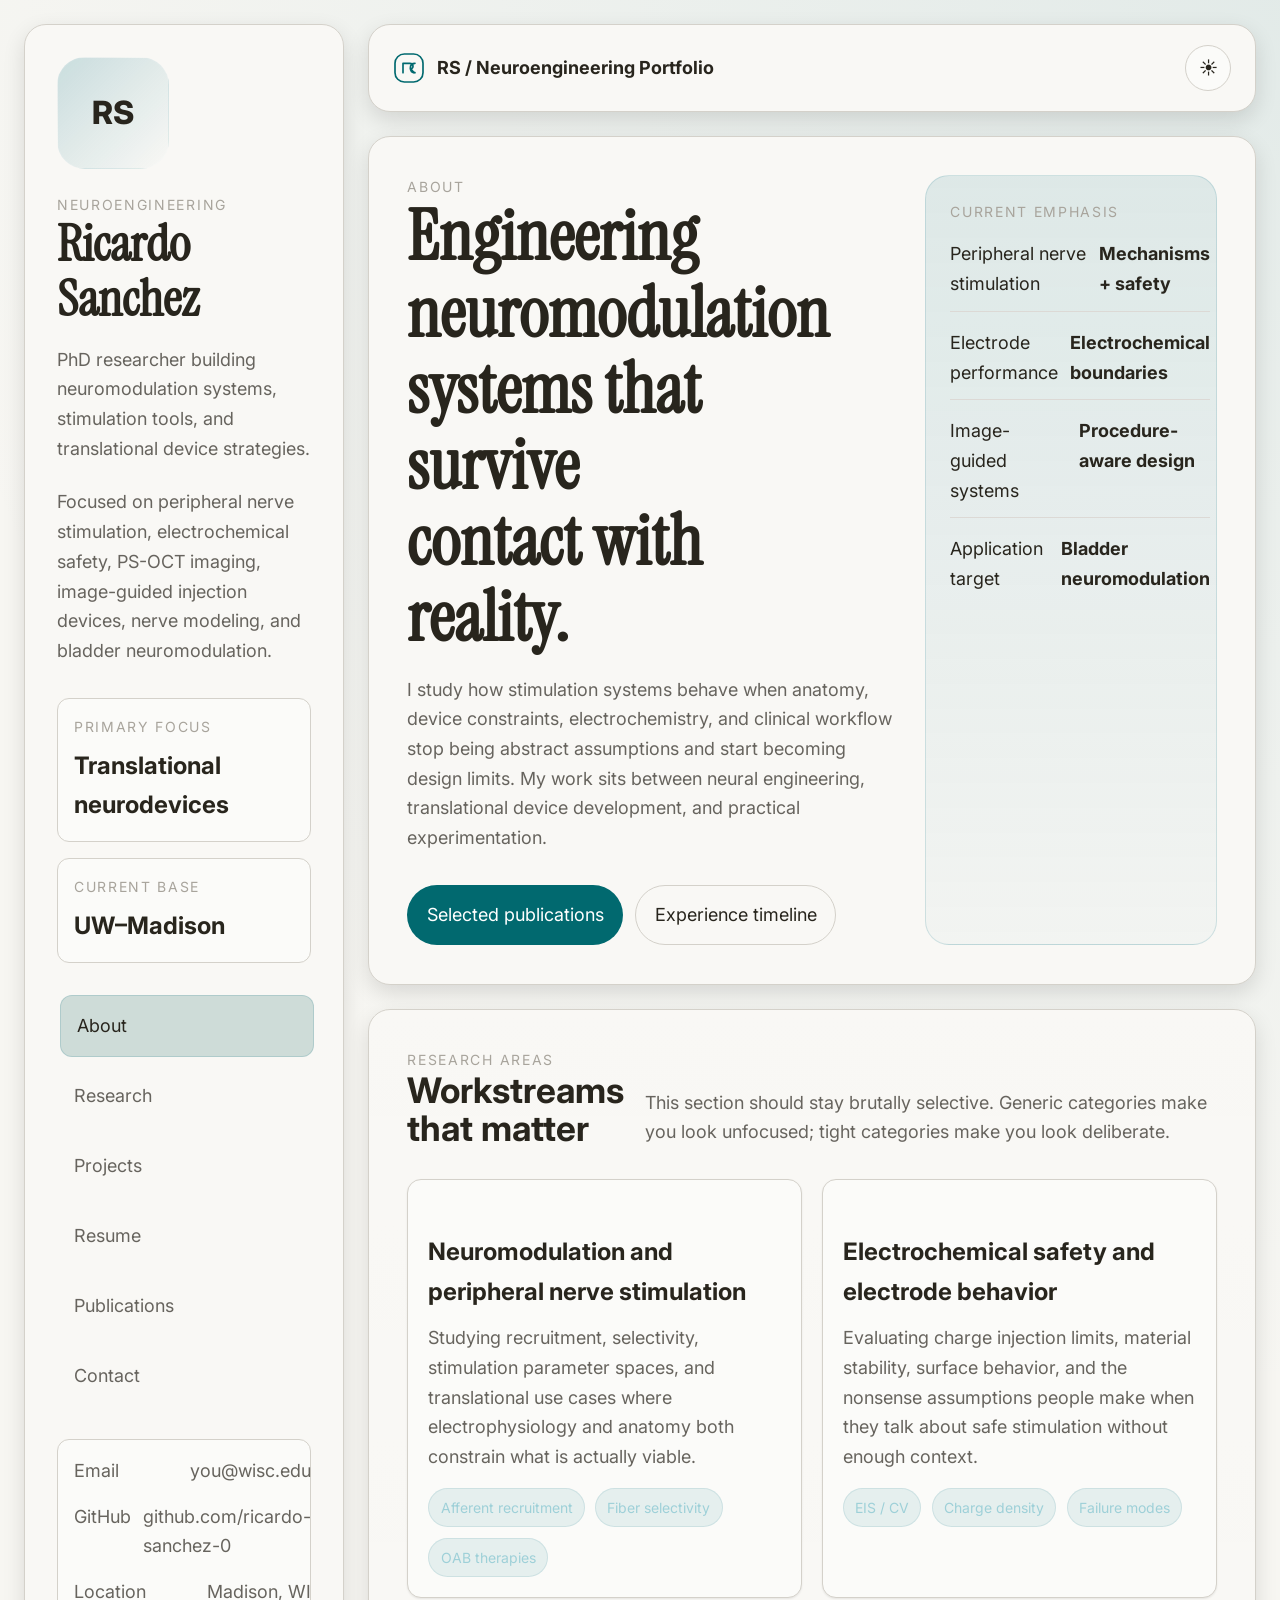
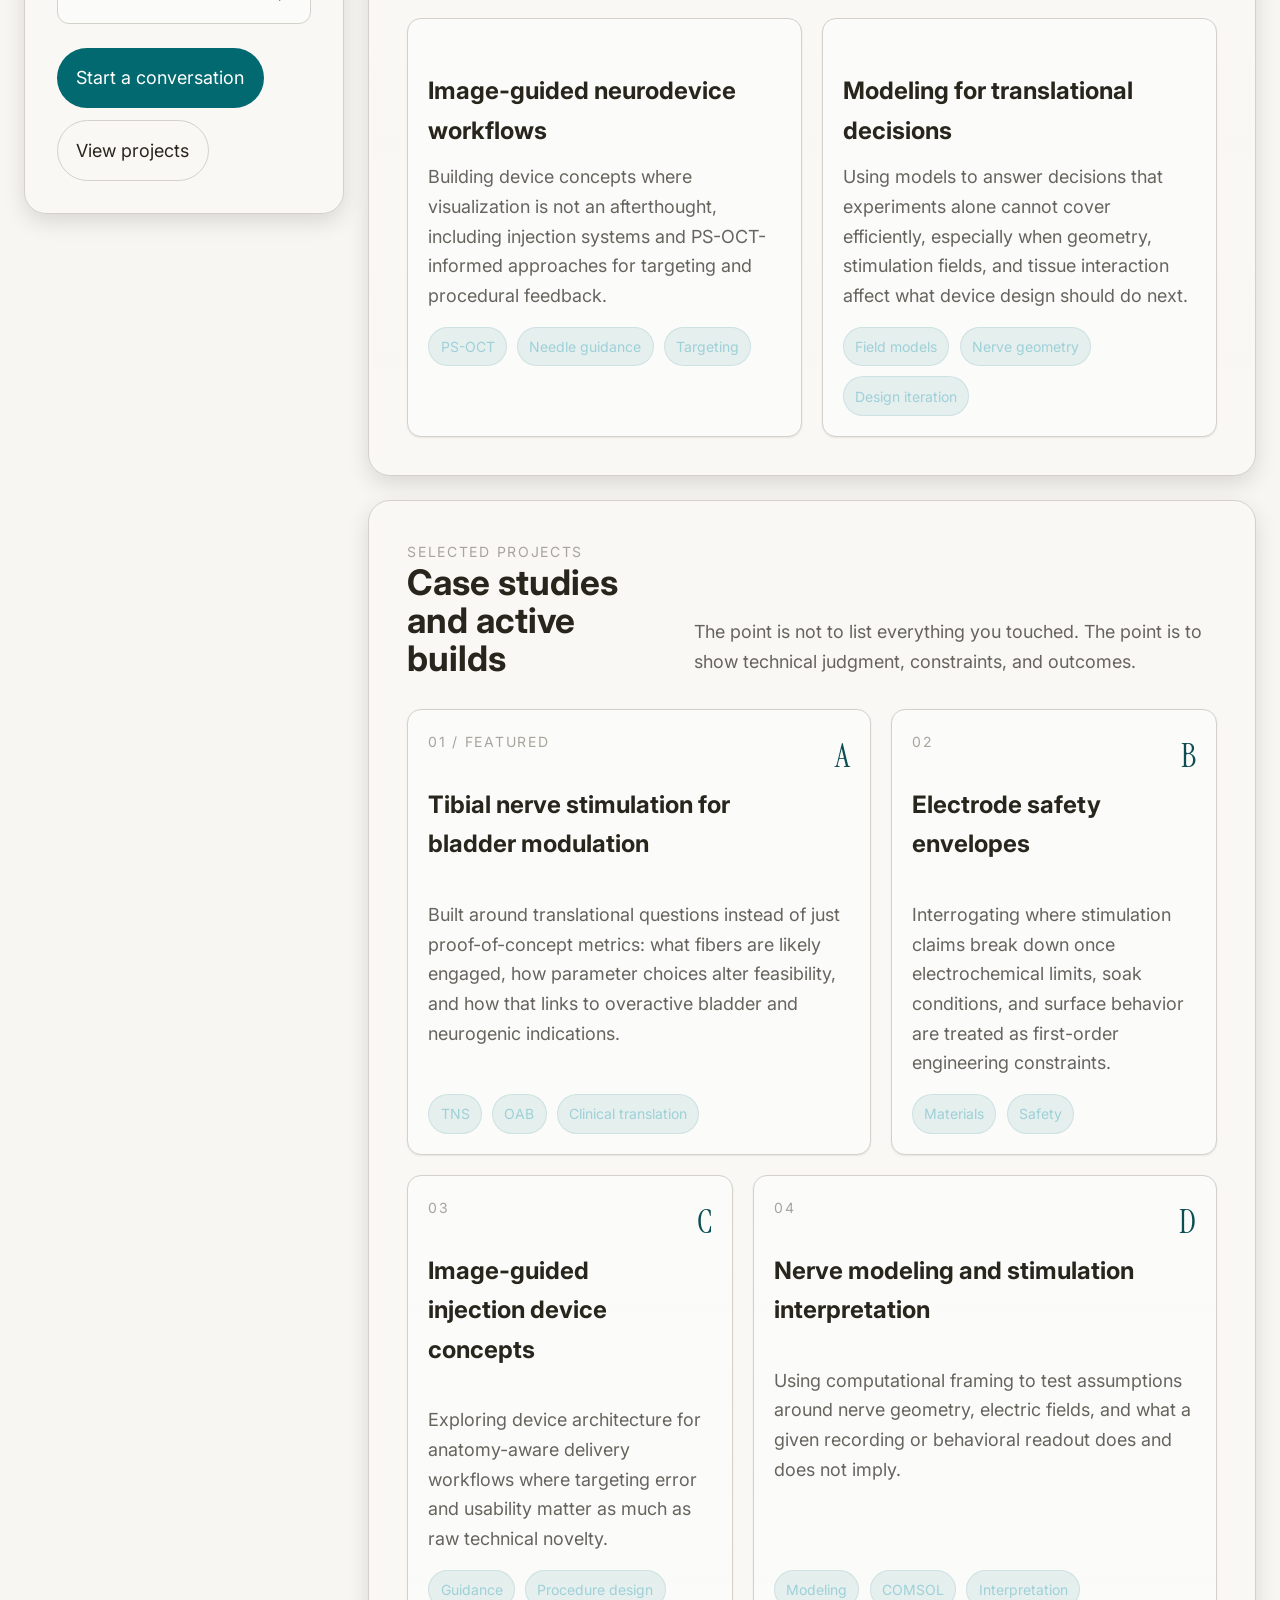
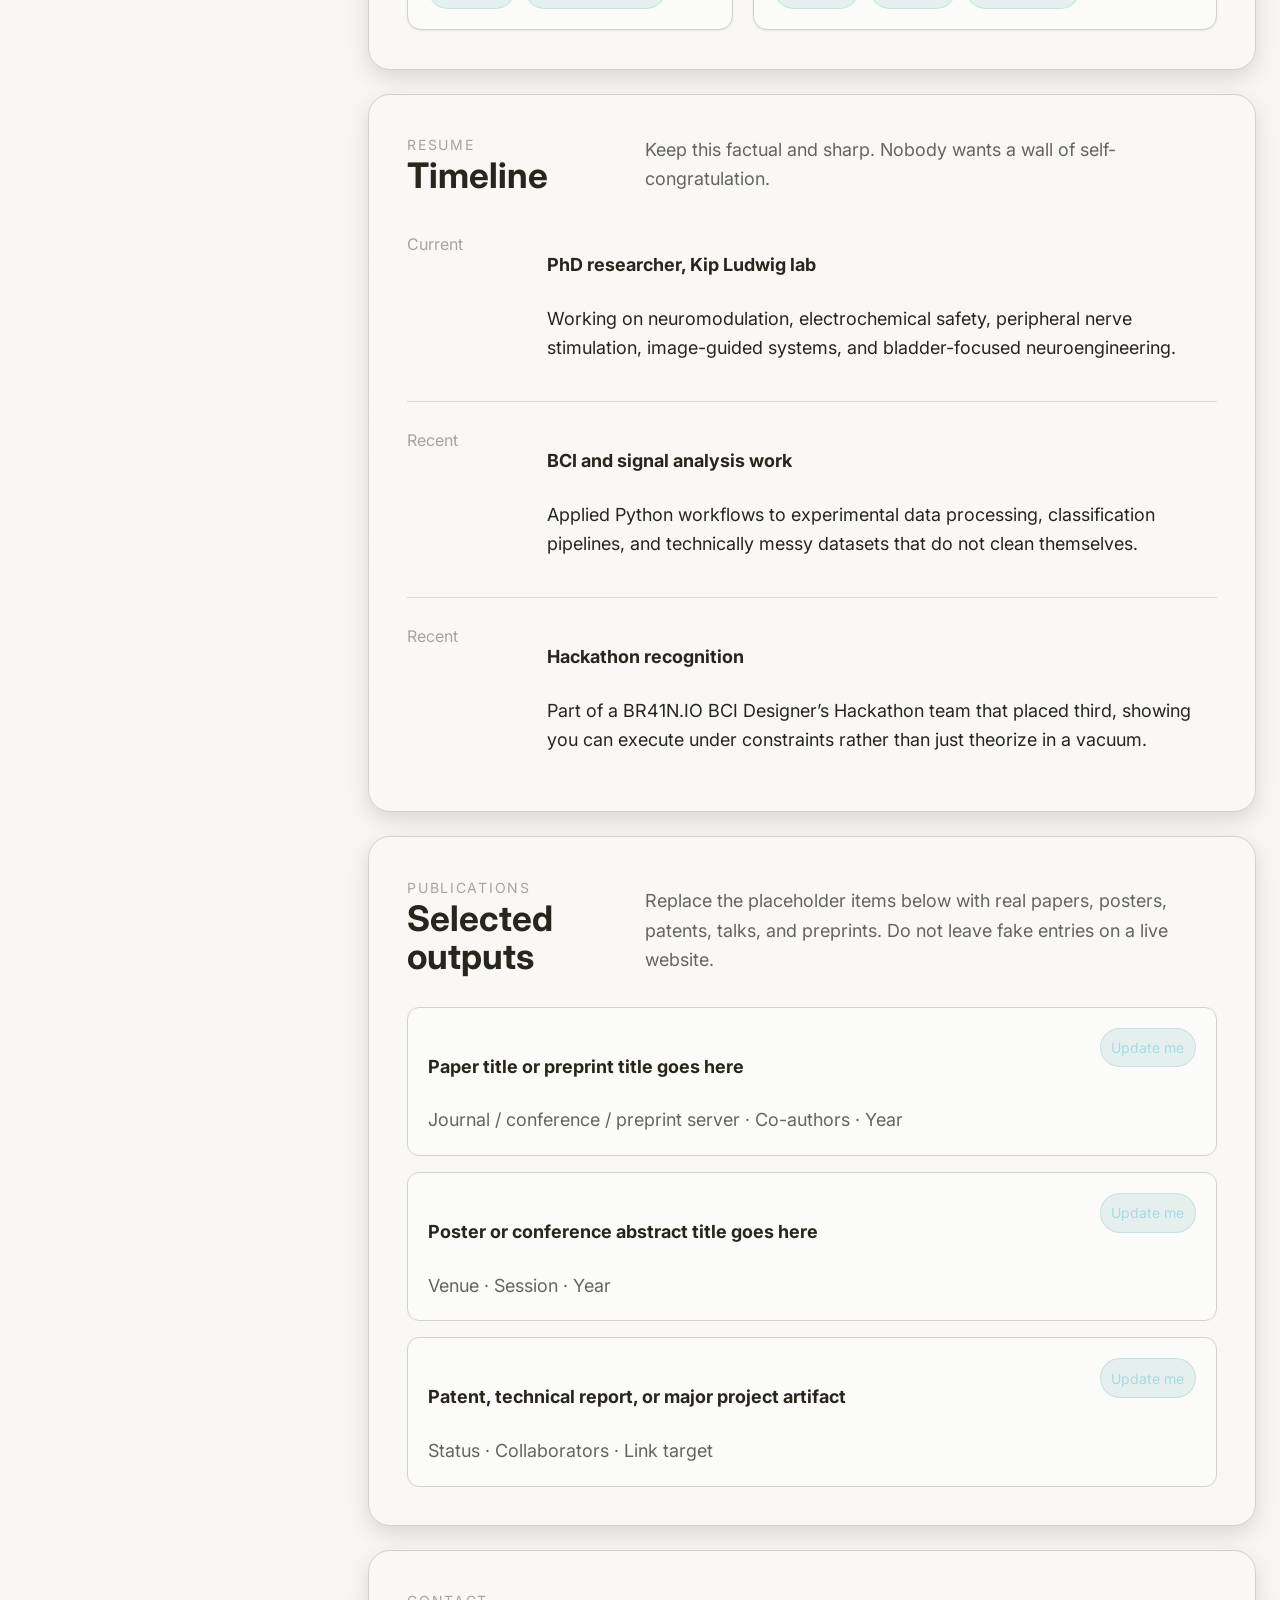
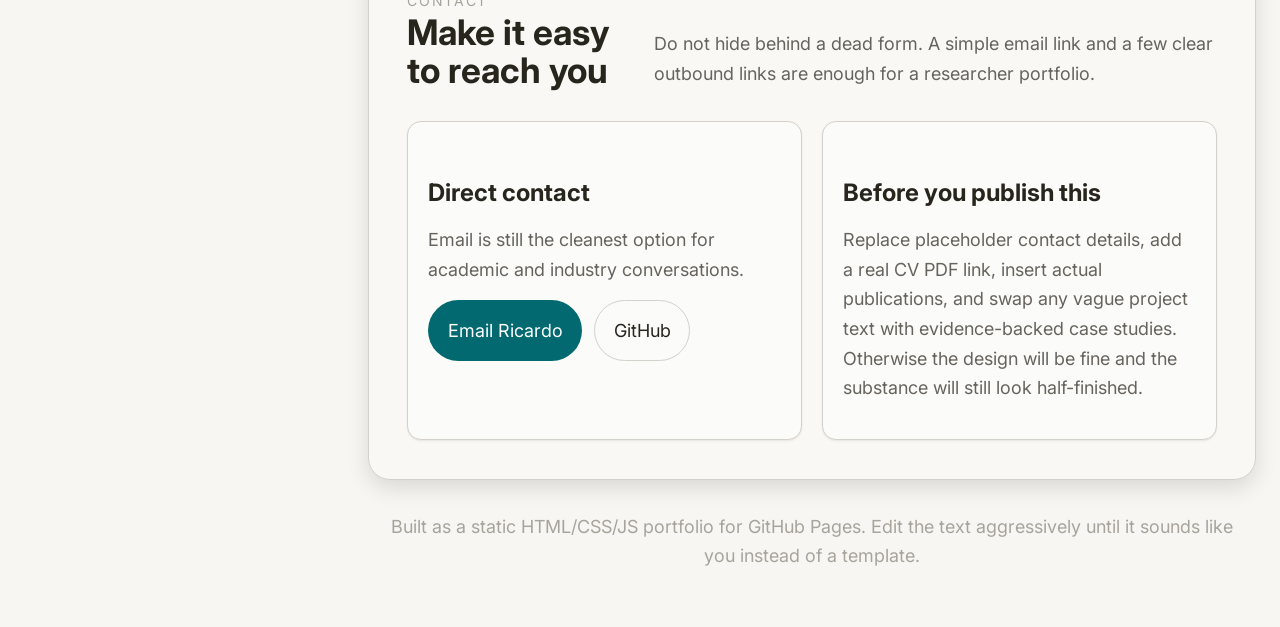
==== index.html @ 2ff5faec "Update index.html" ====
<!DOCTYPE html>
<html lang="en" data-theme="dark">
<head>
  <meta charset="UTF-8" />
  <meta name="viewport" content="width=device-width, initial-scale=1.0" />
  <title>Ricardo Sanchez — Neuroengineering Portfolio</title>
  <meta name="description" content="Research portfolio for Ricardo Sanchez focused on neuromodulation, peripheral nerve stimulation, electrochemical safety, imaging-guided devices, and translational neuroengineering." />
  <link rel="preconnect" href="https://fonts.googleapis.com">
  <link rel="preconnect" href="https://fonts.gstatic.com" crossorigin>
  <link href="https://fonts.googleapis.com/css2?family=Instrument+Serif:ital@0;1&family=Inter:wght@400;500;600;700;800&display=swap" rel="stylesheet">
  <style>
    :root, [data-theme="light"] {
      --text-xs: clamp(0.75rem, 0.7rem + 0.25vw, 0.875rem);
      --text-sm: clamp(0.875rem, 0.8rem + 0.35vw, 1rem);
      --text-base: clamp(1rem, 0.95rem + 0.25vw, 1.125rem);
      --text-lg: clamp(1.125rem, 1rem + 0.75vw, 1.5rem);
      --text-xl: clamp(1.5rem, 1.2rem + 1.25vw, 2.25rem);
      --text-2xl: clamp(2rem, 1.2rem + 2.5vw, 3.5rem);
      --space-1: 0.25rem; --space-2: 0.5rem; --space-3: 0.75rem; --space-4: 1rem;
      --space-5: 1.25rem; --space-6: 1.5rem; --space-8: 2rem; --space-10: 2.5rem;
      --space-12: 3rem; --space-16: 4rem; --space-20: 5rem; --space-24: 6rem;
      --color-bg: #f7f6f2; --color-surface: #f9f8f5; --color-surface-2: #fbfbf9;
      --color-surface-offset: #f3f0ec; --color-border: #d4d1ca; --color-divider: #dcd9d5;
      --color-text: #28251d; --color-text-muted: #67645e; --color-text-faint: #a8a49c;
      --color-text-inverse: #f9f8f4; --color-primary: #01696f; --color-primary-hover: #0c4e54;
      --color-primary-highlight: #cedcd8; --radius-sm: 0.375rem; --radius-md: 0.5rem;
      --radius-lg: 0.75rem; --radius-xl: 1rem; --radius-full: 9999px;
      --shadow-sm: 0 1px 2px rgba(0,0,0,0.08); --shadow-md: 0 8px 22px rgba(0,0,0,0.12);
      --shadow-lg: 0 18px 44px rgba(0,0,0,0.18); --font-display: 'Instrument Serif', Georgia, serif;
      --font-body: 'Inter', sans-serif; --content-wide: 1200px; --transition: 180ms cubic-bezier(0.16, 1, 0.3, 1);
    }
    [data-theme="dark"] {
      --color-bg: #0f1116; --color-surface: #151922; --color-surface-2: #191f2a;
      --color-surface-offset: #1e2531; --color-border: rgba(255,255,255,0.09); --color-divider: rgba(255,255,255,0.08);
      --color-text: #f2f4f8; --color-text-muted: #a1aab8; --color-text-faint: #697180;
      --color-text-inverse: #10131a; --color-primary: #4f98a3; --color-primary-hover: #6aaebb;
      --color-primary-highlight: rgba(79, 152, 163, 0.14); --shadow-sm: 0 1px 2px rgba(0,0,0,0.22);
      --shadow-md: 0 10px 28px rgba(0,0,0,0.28); --shadow-lg: 0 24px 60px rgba(0,0,0,0.34);
    }
    *, *::before, *::after { box-sizing: border-box; }
    html { scroll-behavior: smooth; }
    body {
      margin: 0; min-height: 100vh; background: radial-gradient(circle at top right, rgba(79,152,163,0.12), transparent 25%), var(--color-bg);
      color: var(--color-text); font-family: var(--font-body); font-size: var(--text-base); line-height: 1.65;
    }
    img, svg { display: block; max-width: 100%; }
    a { color: inherit; text-decoration: none; }
    button { font: inherit; cursor: pointer; }
    :focus-visible { outline: 2px solid var(--color-primary); outline-offset: 3px; border-radius: var(--radius-sm); }
    .app {
      width: min(100%, 1480px); margin: 0 auto; padding: var(--space-6);
      display: grid; grid-template-columns: 320px minmax(0, 1fr); gap: var(--space-6);
    }
    .panel {
      background: linear-gradient(180deg, rgba(255,255,255,0.02), transparent 100%), var(--color-surface);
      border: 1px solid var(--color-border); border-radius: calc(var(--radius-xl) + 6px); box-shadow: var(--shadow-md);
    }
    .sidebar {
      position: sticky; top: var(--space-6); align-self: start; overflow: hidden;
    }
    .sidebar-inner { padding: var(--space-8); }
    .avatar {
      width: 112px; height: 112px; border-radius: 28px; margin-bottom: var(--space-6);
      display: grid; place-items: center; background: linear-gradient(135deg, rgba(79,152,163,0.28), rgba(255,255,255,0.05));
      border: 1px solid rgba(255,255,255,0.08); color: var(--color-text); font-size: 2rem; font-weight: 800;
    }
    .eyebrow, .meta-label { font-size: var(--text-xs); text-transform: uppercase; letter-spacing: 0.12em; color: var(--color-text-faint); }
    h1, h2, h3 { margin: 0; line-height: 1.08; }
    .name { font-family: var(--font-display); font-size: var(--text-2xl); margin-bottom: var(--space-3); }
    .role { color: var(--color-text-muted); margin-bottom: var(--space-6); max-width: 24ch; }
    .sidebar-blurb { color: var(--color-text-muted); margin-bottom: var(--space-8); }
    .stack { display: grid; gap: var(--space-4); }
    .stat-card, .contact-card {
      padding: var(--space-4); border-radius: var(--radius-lg); background: var(--color-surface-2); border: 1px solid var(--color-border);
    }
    .stat-value { font-size: var(--text-lg); font-weight: 700; margin-top: var(--space-2); }
    .contact-row { display: flex; justify-content: space-between; gap: var(--space-3); color: var(--color-text-muted); }
    .sidebar-nav { margin: var(--space-8) 0; display: grid; gap: var(--space-2); }
    .sidebar-nav a {
      padding: 0.95rem 1rem; border-radius: var(--radius-lg); color: var(--color-text-muted); border: 1px solid transparent;
      transition: background var(--transition), color var(--transition), border-color var(--transition), transform var(--transition);
    }
    .sidebar-nav a:hover, .sidebar-nav a.active {
      color: var(--color-text); background: var(--color-primary-highlight); border-color: rgba(79,152,163,0.25); transform: translateX(3px);
    }
    .button-row { display: flex; gap: var(--space-3); flex-wrap: wrap; }
    .btn {
      min-height: 44px; padding: 0.9rem 1.15rem; border-radius: var(--radius-full); border: 1px solid var(--color-border);
      display: inline-flex; align-items: center; gap: 0.65rem; transition: all var(--transition);
    }
    .btn-primary { background: var(--color-primary); color: white; border-color: transparent; }
    .btn-primary:hover { background: var(--color-primary-hover); transform: translateY(-1px); }
    .btn-secondary { background: transparent; color: var(--color-text); }
    .btn-secondary:hover { background: var(--color-surface-2); }
    .content { min-width: 0; }
    .topbar {
      display: flex; justify-content: space-between; align-items: center; padding: var(--space-5) var(--space-6); margin-bottom: var(--space-6);
    }
    .logo { display: inline-flex; align-items: center; gap: var(--space-3); font-weight: 700; }
    .logo-mark { width: 32px; height: 32px; color: var(--color-primary); }
    .theme-toggle {
      width: 46px; height: 46px; border-radius: 50%; border: 1px solid var(--color-border); background: var(--color-surface-2); color: var(--color-text);
    }
    main { display: grid; gap: var(--space-6); }
    .hero, .section { padding: clamp(var(--space-8), 3vw, var(--space-12)); }
    .hero-grid {
      display: grid; grid-template-columns: minmax(0, 1.25fr) minmax(280px, 0.75fr); gap: var(--space-8); align-items: end;
    }
    .hero-copy h2 { font-family: var(--font-display); font-size: clamp(2.5rem, 1.2rem + 4vw, 5.25rem); margin-bottom: var(--space-5); max-width: 10ch; }
    .hero-copy p { max-width: 62ch; color: var(--color-text-muted); margin-bottom: var(--space-8); }
    .hero-card {
      background: linear-gradient(180deg, rgba(79,152,163,0.16), rgba(79,152,163,0.04)); border: 1px solid rgba(79,152,163,0.22);
      border-radius: calc(var(--radius-xl) + 8px); padding: var(--space-6); min-height: 100%;
    }
    .hero-metrics { display: grid; gap: var(--space-4); }
    .metric { display: flex; justify-content: space-between; gap: var(--space-3); padding-bottom: var(--space-3); border-bottom: 1px solid var(--color-divider); }
    .metric:last-child { border-bottom: 0; padding-bottom: 0; }
    .section-heading { display: flex; justify-content: space-between; align-items: end; gap: var(--space-4); margin-bottom: var(--space-8); }
    .section-heading h3 { font-size: var(--text-xl); }
    .section-heading p { color: var(--color-text-muted); max-width: 52ch; margin: 0; }
    .grid-2 { display: grid; grid-template-columns: repeat(2, minmax(0, 1fr)); gap: var(--space-5); }
    .card {
      background: var(--color-surface-2); border: 1px solid var(--color-border); border-radius: calc(var(--radius-lg) + 2px);
      padding: var(--space-5); box-shadow: var(--shadow-sm);
    }
    .card h4 { margin-bottom: var(--space-3); font-size: var(--text-lg); }
    .card p { color: var(--color-text-muted); margin: 0 0 var(--space-4); }
    .tag-row { display: flex; flex-wrap: wrap; gap: 0.65rem; }
    .tag {
      display: inline-flex; padding: 0.45rem 0.7rem; border-radius: var(--radius-full); font-size: var(--text-xs);
      background: rgba(79,152,163,0.12); color: #9ed0d8; border: 1px solid rgba(79,152,163,0.16);
    }
    .timeline { display: grid; gap: var(--space-5); position: relative; }
    .timeline-item {
      display: grid; grid-template-columns: 120px minmax(0,1fr); gap: var(--space-5); align-items: start;
      padding-bottom: var(--space-5); border-bottom: 1px solid var(--color-divider);
    }
    .timeline-item:last-child { border-bottom: 0; padding-bottom: 0; }
    .timeline-year { color: var(--color-text-faint); font-size: var(--text-sm); padding-top: 0.3rem; }
    .project-grid { display: grid; grid-template-columns: repeat(12, 1fr); gap: var(--space-5); }
    .project-large { grid-column: span 7; }
    .project-small { grid-column: span 5; }
    .project-card {
      min-height: 100%; display: flex; flex-direction: column; justify-content: space-between;
      background: linear-gradient(180deg, rgba(255,255,255,0.02), rgba(255,255,255,0)), var(--color-surface-2);
    }
    .project-top { display: flex; justify-content: space-between; gap: var(--space-4); margin-bottom: var(--space-6); }
    .project-index { font-family: var(--font-display); font-size: 2rem; color: var(--color-primary-hover); }
    .publication-list { display: grid; gap: var(--space-4); }
    .publication {
      display: grid; grid-template-columns: 1fr auto; gap: var(--space-4); align-items: start;
      padding: var(--space-5); border-radius: var(--radius-lg); background: var(--color-surface-2); border: 1px solid var(--color-border);
    }
    .publication p { margin: 0.35rem 0 0; color: var(--color-text-muted); }
    .pub-status { font-size: var(--text-xs); color: #a4dce4; background: rgba(79,152,163,0.12); border: 1px solid rgba(79,152,163,0.18); padding: 0.45rem 0.65rem; border-radius: var(--radius-full); }
    .footer { text-align: center; color: var(--color-text-faint); padding: var(--space-8) var(--space-4); }
    .reveal { opacity: 0; transform: translateY(18px); transition: opacity 700ms ease, transform 700ms ease; }
    .reveal.visible { opacity: 1; transform: translateY(0); }
    .mobile-nav { display: none; }
    .skip-link {
      position: absolute; left: -999px; top: 0; background: var(--color-primary); color: white; padding: 0.75rem 1rem; z-index: 10;
    }
    .skip-link:focus { left: 1rem; top: 1rem; }
    @media (max-width: 1100px) {
      .app { grid-template-columns: 1fr; }
      .sidebar { position: static; }
      .hero-grid, .grid-2 { grid-template-columns: 1fr; }
      .project-large, .project-small { grid-column: span 12; }
    }
    @media (max-width: 760px) {
      .app { padding: var(--space-3); }
      .sidebar-inner, .hero, .section { padding: var(--space-5); }
      .topbar { padding: var(--space-4) var(--space-5); }
      .timeline-item, .publication { grid-template-columns: 1fr; }
      .button-row { flex-direction: column; }
      .btn { justify-content: center; width: 100%; }
      .sidebar-nav { display: none; }
      .mobile-nav {
        display: flex; gap: 0.5rem; overflow-x: auto; padding: 0 var(--space-5) var(--space-5); margin-top: -0.25rem;
      }
      .mobile-nav a {
        white-space: nowrap; padding: 0.75rem 1rem; border-radius: var(--radius-full); background: var(--color-surface-2);
        border: 1px solid var(--color-border); color: var(--color-text-muted);
      }
    }
    @media (prefers-reduced-motion: reduce) {
      html { scroll-behavior: auto; }
      .reveal { opacity: 1; transform: none; transition: none; }
      .sidebar-nav a, .btn { transition: none; }
    }
  </style>
</head>
<body>
  <a class="skip-link" href="#main-content">Skip to content</a>
  <div class="app">
    <aside class="sidebar panel">
      <div class="sidebar-inner">
        <div class="avatar" aria-hidden="true">RS</div>
        <div class="eyebrow">Neuroengineering</div>
        <h1 class="name">Ricardo Sanchez</h1>
        <p class="role">PhD researcher building neuromodulation systems, stimulation tools, and translational device strategies.</p>
        <p class="sidebar-blurb">Focused on peripheral nerve stimulation, electrochemical safety, PS-OCT imaging, image-guided injection devices, nerve modeling, and bladder neuromodulation.</p>

        <div class="stack" aria-label="Quick stats">
          <div class="stat-card">
            <div class="meta-label">Primary focus</div>
            <div class="stat-value">Translational neurodevices</div>
          </div>
          <div class="stat-card">
            <div class="meta-label">Current base</div>
            <div class="stat-value">UW–Madison</div>
          </div>
        </div>

        <nav class="sidebar-nav" aria-label="Section navigation">
          <a href="#about" class="active">About</a>
          <a href="#research">Research</a>
          <a href="#projects">Projects</a>
          <a href="#resume">Resume</a>
          <a href="#publications">Publications</a>
          <a href="#contact">Contact</a>
        </nav>

        <div class="contact-card stack">
          <div class="contact-row"><span>Email</span><span>you@wisc.edu</span></div>
          <div class="contact-row"><span>GitHub</span><span>github.com/ricardo-sanchez-0</span></div>
          <div class="contact-row"><span>Location</span><span>Madison, WI</span></div>
        </div>

        <div class="button-row" style="margin-top: var(--space-6);">
          <a class="btn btn-primary" href="#contact">Start a conversation</a>
          <a class="btn btn-secondary" href="#projects">View projects</a>
        </div>
      </div>
    </aside>

    <div class="content">
      <header class="topbar panel">
        <div class="logo" aria-label="Ricardo Sanchez portfolio logo">
          <svg class="logo-mark" viewBox="0 0 48 48" fill="none" xmlns="http://www.w3.org/2000/svg" role="img" aria-label="RS monogram logo">
            <rect x="3" y="3" width="42" height="42" rx="14" stroke="currentColor" stroke-width="2.5"/>
            <path d="M15 31V17H25.2C28.1 17 30 18.7 30 21.2C30 23.4 28.6 24.8 26.5 25.2L31.5 31" stroke="currentColor" stroke-width="2.5" stroke-linecap="round" stroke-linejoin="round"/>
            <path d="M33 17C28.8 17 26 19.9 26 24C26 28.1 28.8 31 33 31" stroke="currentColor" stroke-width="2.5" stroke-linecap="round"/>
          </svg>
          <span>RS / Neuroengineering Portfolio</span>
        </div>
        <button class="theme-toggle" type="button" data-theme-toggle aria-label="Switch theme">☾</button>
      </header>

      <nav class="mobile-nav panel" aria-label="Mobile section navigation">
        <a href="#about">About</a>
        <a href="#research">Research</a>
        <a href="#projects">Projects</a>
        <a href="#resume">Resume</a>
        <a href="#publications">Publications</a>
        <a href="#contact">Contact</a>
      </nav>

      <main id="main-content">
        <section class="hero panel reveal" id="about">
          <div class="hero-grid">
            <div class="hero-copy">
              <div class="eyebrow">About</div>
              <h2>Engineering neuromodulation systems that survive contact with reality.</h2>
              <p>I study how stimulation systems behave when anatomy, device constraints, electrochemistry, and clinical workflow stop being abstract assumptions and start becoming design limits. My work sits between neural engineering, translational device development, and practical experimentation.</p>
              <div class="button-row">
                <a class="btn btn-primary" href="#publications">Selected publications</a>
                <a class="btn btn-secondary" href="#resume">Experience timeline</a>
              </div>
            </div>
            <div class="hero-card">
              <div class="eyebrow" style="margin-bottom: var(--space-4);">Current emphasis</div>
              <div class="hero-metrics">
                <div class="metric"><span>Peripheral nerve stimulation</span><strong>Mechanisms + safety</strong></div>
                <div class="metric"><span>Electrode performance</span><strong>Electrochemical boundaries</strong></div>
                <div class="metric"><span>Image-guided systems</span><strong>Procedure-aware design</strong></div>
                <div class="metric"><span>Application target</span><strong>Bladder neuromodulation</strong></div>
              </div>
            </div>
          </div>
        </section>

        <section class="section panel reveal" id="research">
          <div class="section-heading">
            <div>
              <div class="eyebrow">Research areas</div>
              <h3>Workstreams that matter</h3>
            </div>
            <p>This section should stay brutally selective. Generic categories make you look unfocused; tight categories make you look deliberate.</p>
          </div>
          <div class="grid-2">
            <article class="card">
              <h4>Neuromodulation and peripheral nerve stimulation</h4>
              <p>Studying recruitment, selectivity, stimulation parameter spaces, and translational use cases where electrophysiology and anatomy both constrain what is actually viable.</p>
              <div class="tag-row">
                <span class="tag">Afferent recruitment</span>
                <span class="tag">Fiber selectivity</span>
                <span class="tag">OAB therapies</span>
              </div>
            </article>
            <article class="card">
              <h4>Electrochemical safety and electrode behavior</h4>
              <p>Evaluating charge injection limits, material stability, surface behavior, and the nonsense assumptions people make when they talk about safe stimulation without enough context.</p>
              <div class="tag-row">
                <span class="tag">EIS / CV</span>
                <span class="tag">Charge density</span>
                <span class="tag">Failure modes</span>
              </div>
            </article>
            <article class="card">
              <h4>Image-guided neurodevice workflows</h4>
              <p>Building device concepts where visualization is not an afterthought, including injection systems and PS-OCT-informed approaches for targeting and procedural feedback.</p>
              <div class="tag-row">
                <span class="tag">PS-OCT</span>
                <span class="tag">Needle guidance</span>
                <span class="tag">Targeting</span>
              </div>
            </article>
            <article class="card">
              <h4>Modeling for translational decisions</h4>
              <p>Using models to answer decisions that experiments alone cannot cover efficiently, especially when geometry, stimulation fields, and tissue interaction affect what device design should do next.</p>
              <div class="tag-row">
                <span class="tag">Field models</span>
                <span class="tag">Nerve geometry</span>
                <span class="tag">Design iteration</span>
              </div>
            </article>
          </div>
        </section>

        <section class="section panel reveal" id="projects">
          <div class="section-heading">
            <div>
              <div class="eyebrow">Selected projects</div>
              <h3>Case studies and active builds</h3>
            </div>
            <p>The point is not to list everything you touched. The point is to show technical judgment, constraints, and outcomes.</p>
          </div>
          <div class="project-grid">
            <article class="card project-card project-large">
              <div>
                <div class="project-top">
                  <div>
                    <div class="eyebrow">01 / Featured</div>
                    <h4>Tibial nerve stimulation for bladder modulation</h4>
                  </div>
                  <div class="project-index">A</div>
                </div>
                <p>Built around translational questions instead of just proof-of-concept metrics: what fibers are likely engaged, how parameter choices alter feasibility, and how that links to overactive bladder and neurogenic indications.</p>
              </div>
              <div class="tag-row">
                <span class="tag">TNS</span>
                <span class="tag">OAB</span>
                <span class="tag">Clinical translation</span>
              </div>
            </article>
            <article class="card project-card project-small">
              <div>
                <div class="project-top">
                  <div>
                    <div class="eyebrow">02</div>
                    <h4>Electrode safety envelopes</h4>
                  </div>
                  <div class="project-index">B</div>
                </div>
                <p>Interrogating where stimulation claims break down once electrochemical limits, soak conditions, and surface behavior are treated as first-order engineering constraints.</p>
              </div>
              <div class="tag-row">
                <span class="tag">Materials</span>
                <span class="tag">Safety</span>
              </div>
            </article>
            <article class="card project-card project-small">
              <div>
                <div class="project-top">
                  <div>
                    <div class="eyebrow">03</div>
                    <h4>Image-guided injection device concepts</h4>
                  </div>
                  <div class="project-index">C</div>
                </div>
                <p>Exploring device architecture for anatomy-aware delivery workflows where targeting error and usability matter as much as raw technical novelty.</p>
              </div>
              <div class="tag-row">
                <span class="tag">Guidance</span>
                <span class="tag">Procedure design</span>
              </div>
            </article>
            <article class="card project-card project-large">
              <div>
                <div class="project-top">
                  <div>
                    <div class="eyebrow">04</div>
                    <h4>Nerve modeling and stimulation interpretation</h4>
                  </div>
                  <div class="project-index">D</div>
                </div>
                <p>Using computational framing to test assumptions around nerve geometry, electric fields, and what a given recording or behavioral readout does and does not imply.</p>
              </div>
              <div class="tag-row">
                <span class="tag">Modeling</span>
                <span class="tag">COMSOL</span>
                <span class="tag">Interpretation</span>
              </div>
            </article>
          </div>
        </section>

        <section class="section panel reveal" id="resume">
          <div class="section-heading">
            <div>
              <div class="eyebrow">Resume</div>
              <h3>Timeline</h3>
            </div>
            <p>Keep this factual and sharp. Nobody wants a wall of self-congratulation.</p>
          </div>
          <div class="timeline">
            <div class="timeline-item">
              <div class="timeline-year">Current</div>
              <div>
                <h4>PhD researcher, Kip Ludwig lab</h4>
                <p>Working on neuromodulation, electrochemical safety, peripheral nerve stimulation, image-guided systems, and bladder-focused neuroengineering.</p>
              </div>
            </div>
            <div class="timeline-item">
              <div class="timeline-year">Recent</div>
              <div>
                <h4>BCI and signal analysis work</h4>
                <p>Applied Python workflows to experimental data processing, classification pipelines, and technically messy datasets that do not clean themselves.</p>
              </div>
            </div>
            <div class="timeline-item">
              <div class="timeline-year">Recent</div>
              <div>
                <h4>Hackathon recognition</h4>
                <p>Part of a BR41N.IO BCI Designer’s Hackathon team that placed third, showing you can execute under constraints rather than just theorize in a vacuum.</p>
              </div>
            </div>
          </div>
        </section>

        <section class="section panel reveal" id="publications">
          <div class="section-heading">
            <div>
              <div class="eyebrow">Publications</div>
              <h3>Selected outputs</h3>
            </div>
            <p>Replace the placeholder items below with real papers, posters, patents, talks, and preprints. Do not leave fake entries on a live website.</p>
          </div>
          <div class="publication-list">
            <article class="publication">
              <div>
                <h4>Paper title or preprint title goes here</h4>
                <p>Journal / conference / preprint server · Co-authors · Year</p>
              </div>
              <span class="pub-status">Update me</span>
            </article>
            <article class="publication">
              <div>
                <h4>Poster or conference abstract title goes here</h4>
                <p>Venue · Session · Year</p>
              </div>
              <span class="pub-status">Update me</span>
            </article>
            <article class="publication">
              <div>
                <h4>Patent, technical report, or major project artifact</h4>
                <p>Status · Collaborators · Link target</p>
              </div>
              <span class="pub-status">Update me</span>
            </article>
          </div>
        </section>

        <section class="section panel reveal" id="contact">
          <div class="section-heading">
            <div>
              <div class="eyebrow">Contact</div>
              <h3>Make it easy to reach you</h3>
            </div>
            <p>Do not hide behind a dead form. A simple email link and a few clear outbound links are enough for a researcher portfolio.</p>
          </div>
          <div class="grid-2">
            <div class="card">
              <h4>Direct contact</h4>
              <p>Email is still the cleanest option for academic and industry conversations.</p>
              <div class="button-row">
                <a class="btn btn-primary" href="mailto:you@wisc.edu">Email Ricardo</a>
                <a class="btn btn-secondary" href="https://github.com/ricardo-sanchez-0" target="_blank" rel="noopener noreferrer">GitHub</a>
              </div>
            </div>
            <div class="card">
              <h4>Before you publish this</h4>
              <p>Replace placeholder contact details, add a real CV PDF link, insert actual publications, and swap any vague project text with evidence-backed case studies. Otherwise the design will be fine and the substance will still look half-finished.</p>
            </div>
          </div>
        </section>
      </main>

      <footer class="footer">
        Built as a static HTML/CSS/JS portfolio for GitHub Pages. Edit the text aggressively until it sounds like you instead of a template.
      </footer>
    </div>
  </div>

  <script>
    (() => {
      const root = document.documentElement;
      const toggle = document.querySelector('[data-theme-toggle]');
      let theme = window.matchMedia('(prefers-color-scheme: dark)').matches ? 'dark' : 'light';
      root.setAttribute('data-theme', theme);
      const updateToggle = () => { toggle.textContent = theme === 'dark' ? '☾' : '☀'; };
      updateToggle();
      toggle.addEventListener('click', () => {
        theme = theme === 'dark' ? 'light' : 'dark';
        root.setAttribute('data-theme', theme);
        updateToggle();
      });

      const observer = new IntersectionObserver((entries) => {
        entries.forEach(entry => {
          if (entry.isIntersecting) entry.target.classList.add('visible');
        });
      }, { threshold: 0.12 });
      document.querySelectorAll('.reveal').forEach(el => observer.observe(el));

      const navLinks = document.querySelectorAll('.sidebar-nav a');
      const sections = [...document.querySelectorAll('main section[id]')];
      const setActive = () => {
        const position = window.scrollY + window.innerHeight * 0.2;
        let current = sections[0]?.id;
        sections.forEach(section => {
          if (position >= section.offsetTop) current = section.id;
        });
        navLinks.forEach(link => {
          link.classList.toggle('active', link.getAttribute('href') === `#${current}`);
        });
      };
      setActive();
      window.addEventListener('scroll', setActive, { passive: true });
    })();
  </script>
</body>
</html>
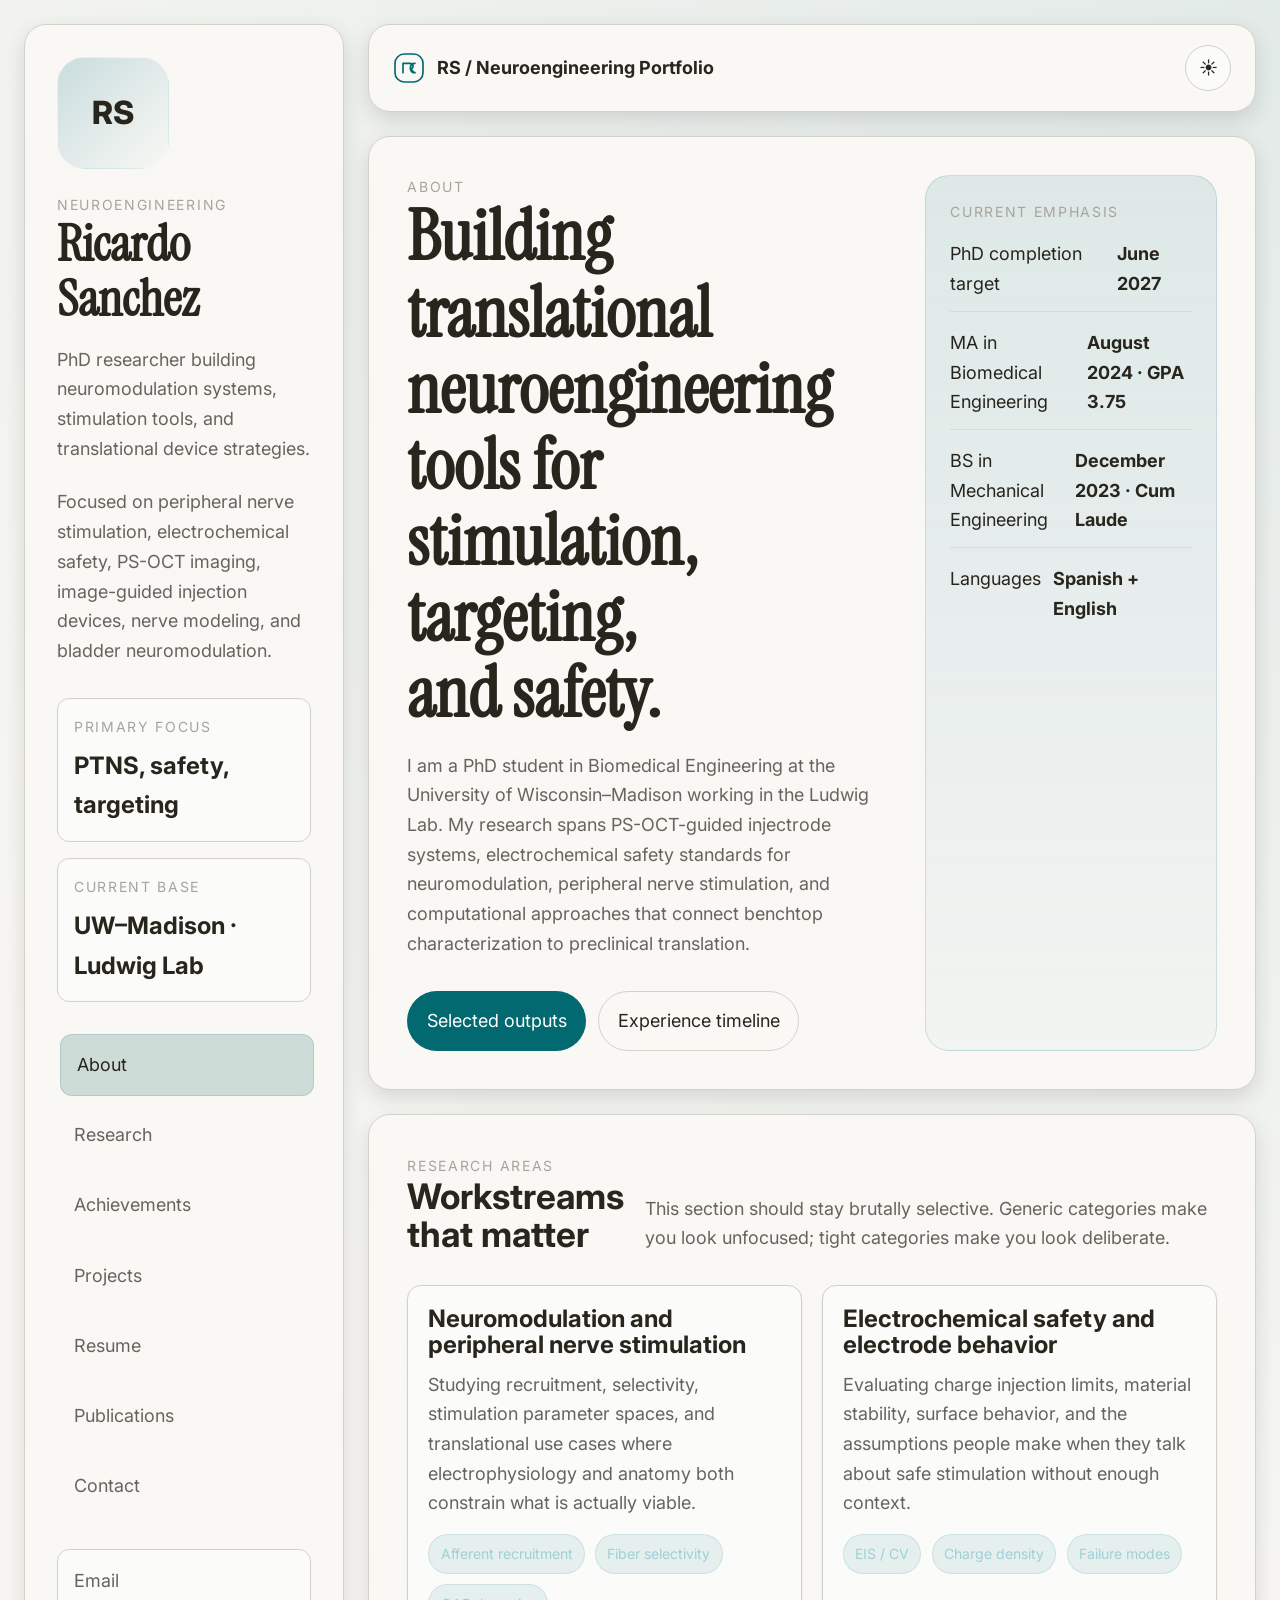
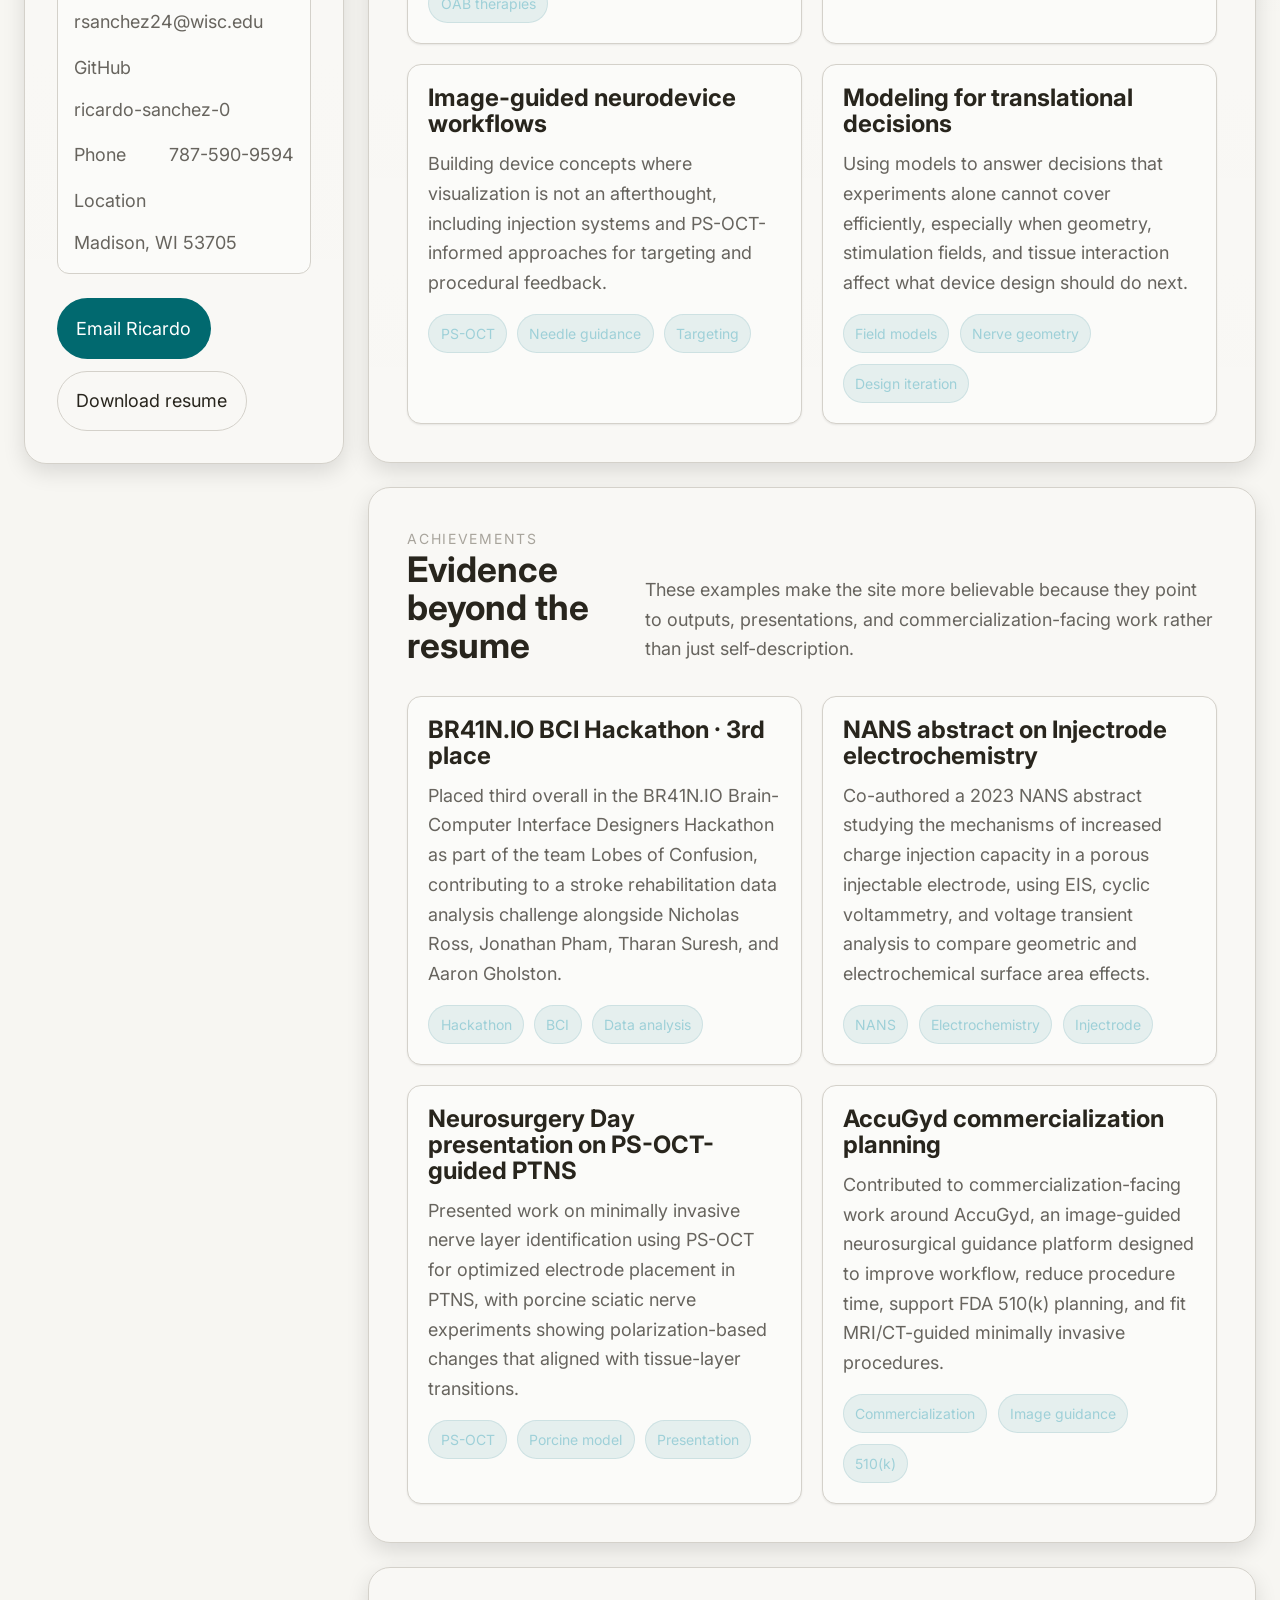
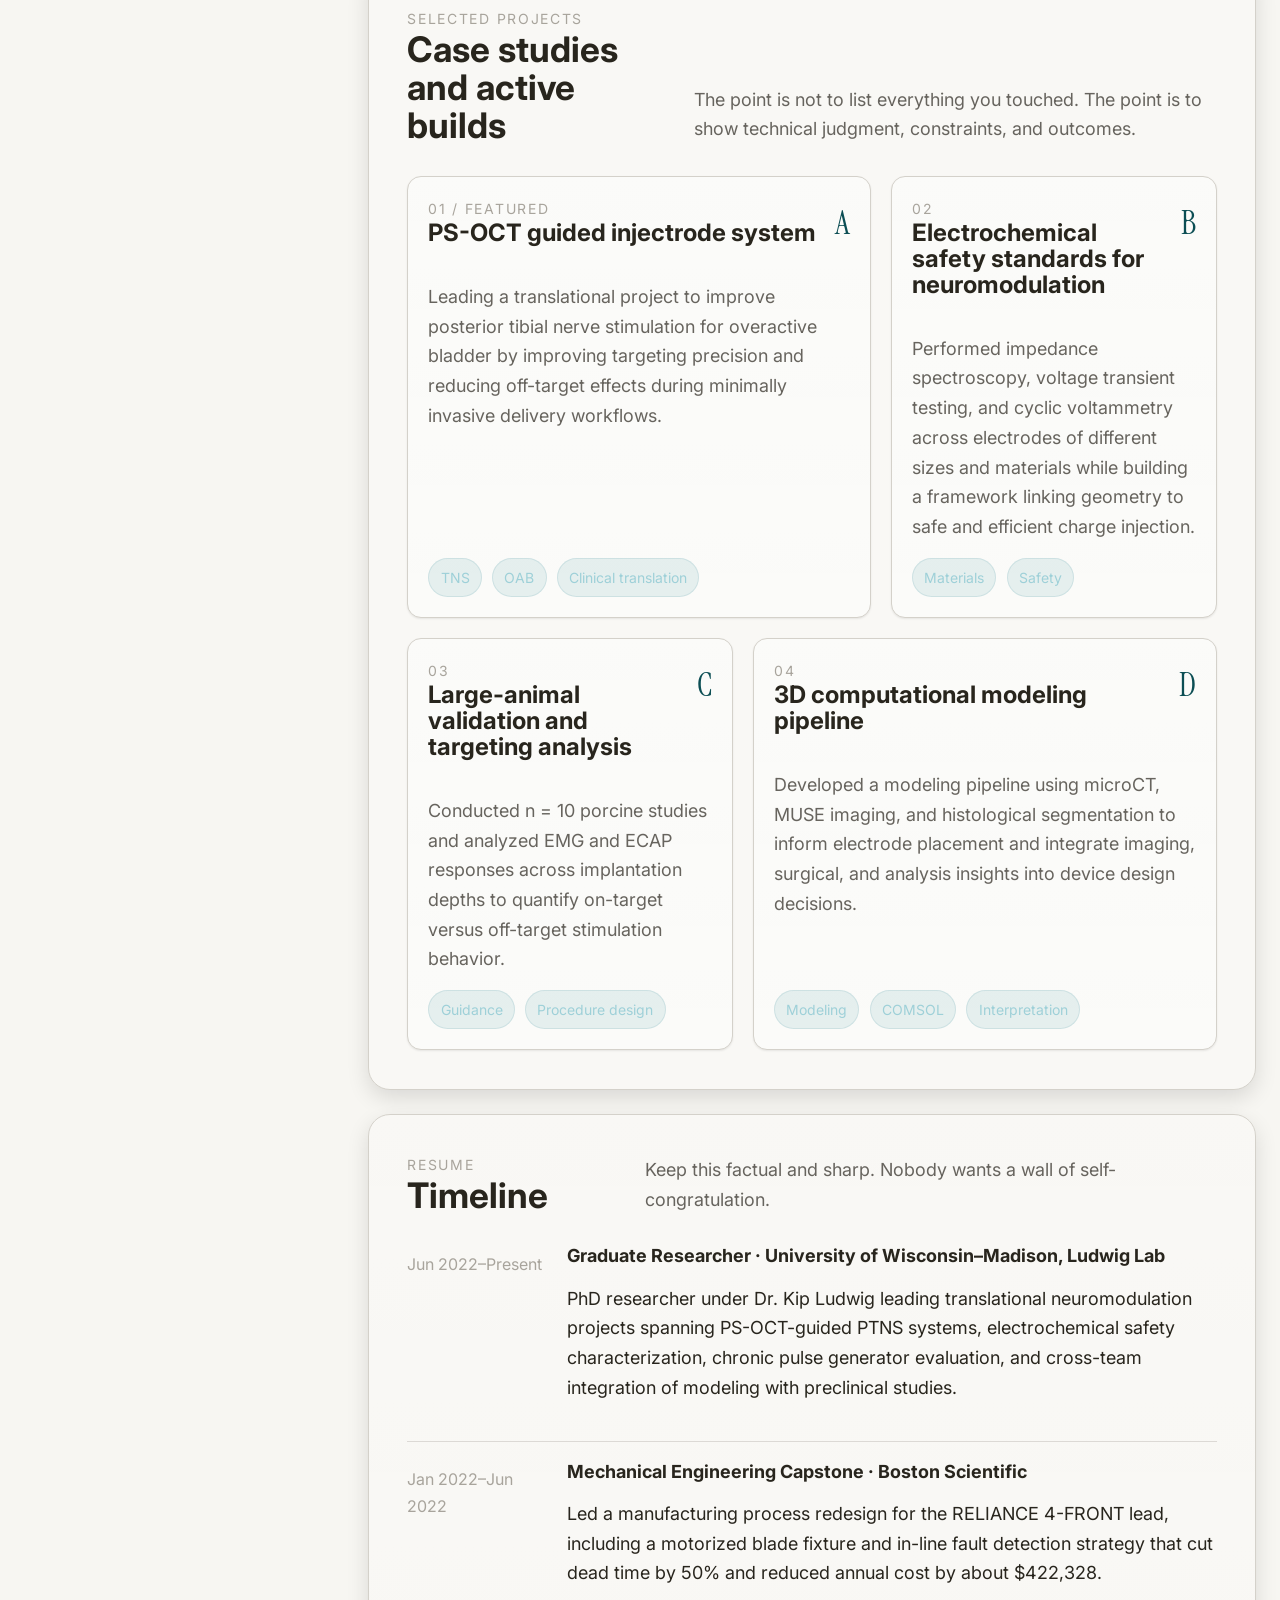
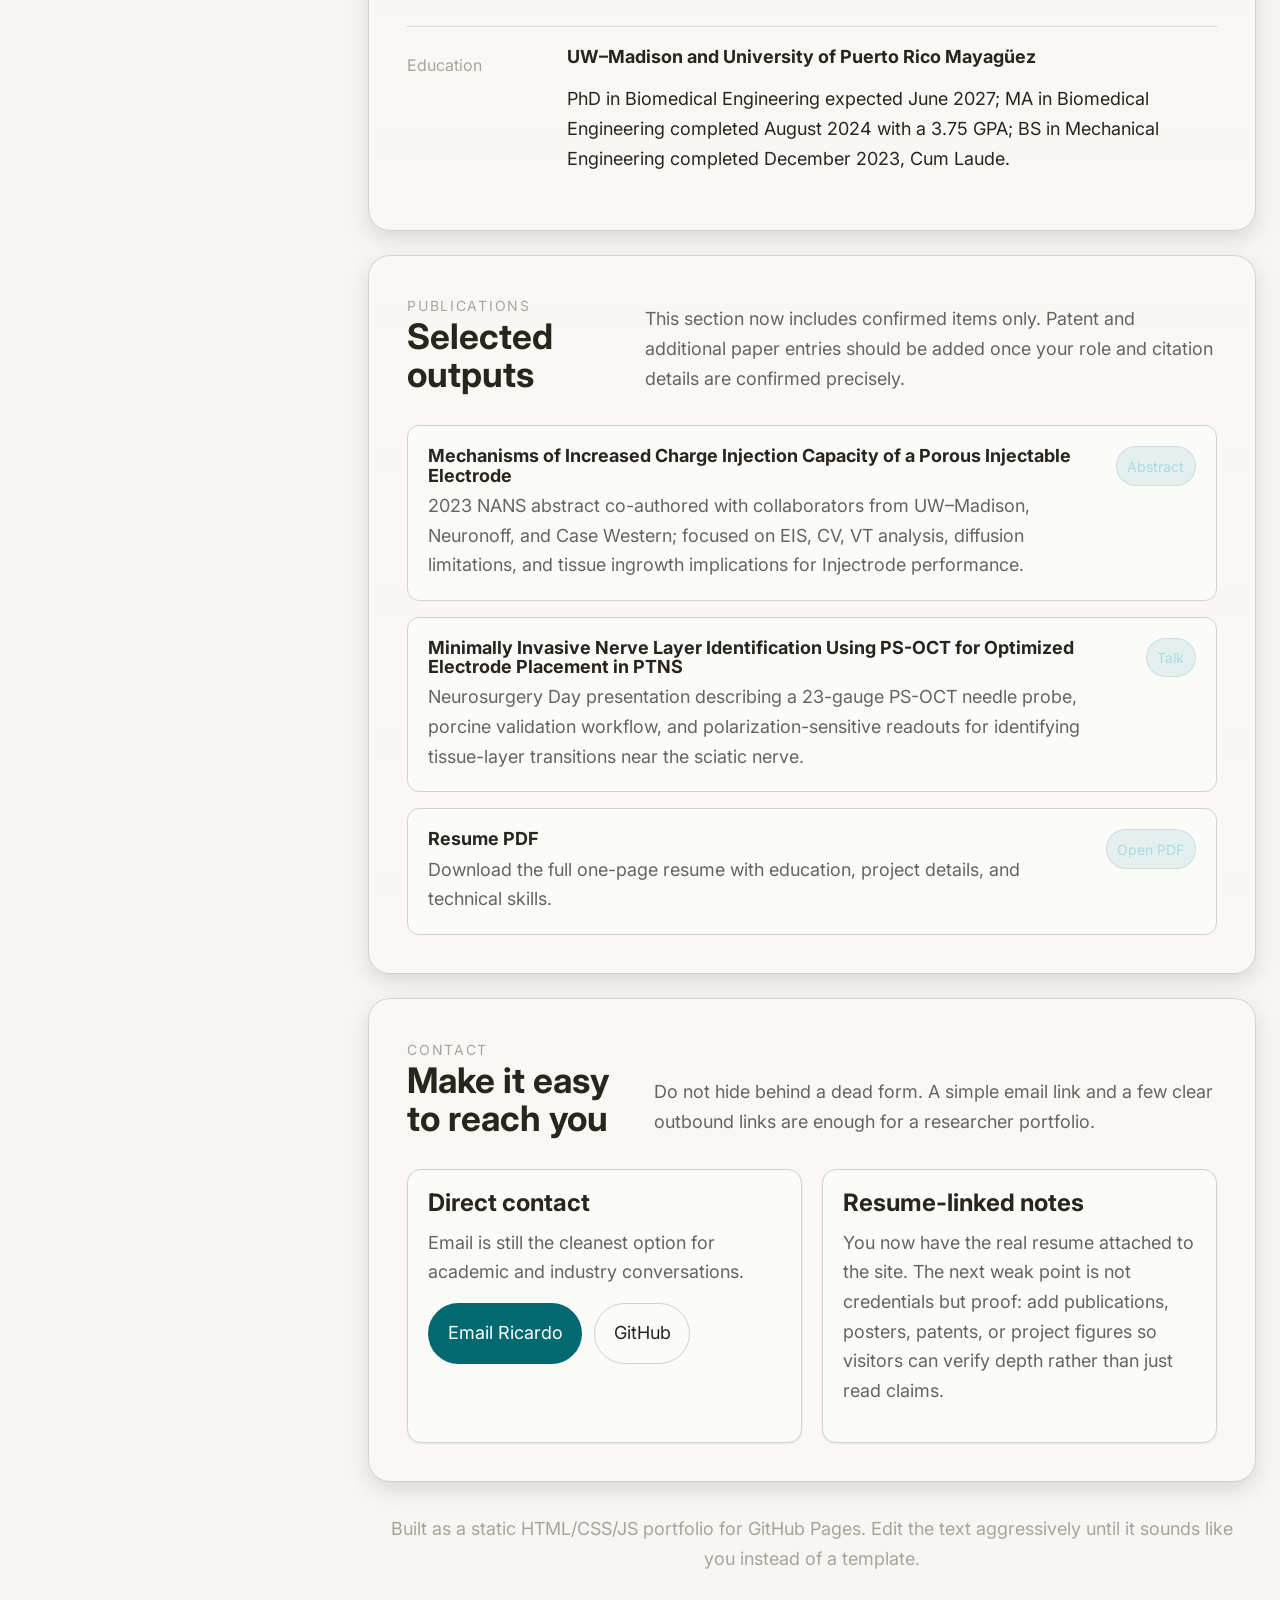
==== commit 8a50e029: "Update index.html" ====
--- a/index.html
+++ b/index.html
@@ -4,217 +4,707 @@
   <meta charset="UTF-8" />
   <meta name="viewport" content="width=device-width, initial-scale=1.0" />
   <title>Ricardo Sanchez — Neuroengineering Portfolio</title>
-  <meta name="description" content="Research portfolio for Ricardo Sanchez focused on neuromodulation, peripheral nerve stimulation, electrochemical safety, imaging-guided devices, and translational neuroengineering." />
-  <link rel="preconnect" href="https://fonts.googleapis.com">
-  <link rel="preconnect" href="https://fonts.gstatic.com" crossorigin>
-  <link href="https://fonts.googleapis.com/css2?family=Instrument+Serif:ital@0;1&family=Inter:wght@400;500;600;700;800&display=swap" rel="stylesheet">
+  <meta
+    name="description"
+    content="Research portfolio for Ricardo Sanchez focused on neuromodulation, peripheral nerve stimulation, electrochemical safety, imaging-guided devices, and translational neuroengineering."
+  />
+  <link rel="preconnect" href="https://fonts.googleapis.com" />
+  <link rel="preconnect" href="https://fonts.gstatic.com" crossorigin />
+  <link
+    href="https://fonts.googleapis.com/css2?family=Instrument+Serif:ital@0;1&family=Inter:wght@400;500;600;700;800&display=swap"
+    rel="stylesheet"
+  />
   <style>
-    :root, [data-theme="light"] {
+    :root,
+    [data-theme="light"] {
       --text-xs: clamp(0.75rem, 0.7rem + 0.25vw, 0.875rem);
       --text-sm: clamp(0.875rem, 0.8rem + 0.35vw, 1rem);
       --text-base: clamp(1rem, 0.95rem + 0.25vw, 1.125rem);
       --text-lg: clamp(1.125rem, 1rem + 0.75vw, 1.5rem);
       --text-xl: clamp(1.5rem, 1.2rem + 1.25vw, 2.25rem);
       --text-2xl: clamp(2rem, 1.2rem + 2.5vw, 3.5rem);
-      --space-1: 0.25rem; --space-2: 0.5rem; --space-3: 0.75rem; --space-4: 1rem;
-      --space-5: 1.25rem; --space-6: 1.5rem; --space-8: 2rem; --space-10: 2.5rem;
-      --space-12: 3rem; --space-16: 4rem; --space-20: 5rem; --space-24: 6rem;
-      --color-bg: #f7f6f2; --color-surface: #f9f8f5; --color-surface-2: #fbfbf9;
-      --color-surface-offset: #f3f0ec; --color-border: #d4d1ca; --color-divider: #dcd9d5;
-      --color-text: #28251d; --color-text-muted: #67645e; --color-text-faint: #a8a49c;
-      --color-text-inverse: #f9f8f4; --color-primary: #01696f; --color-primary-hover: #0c4e54;
-      --color-primary-highlight: #cedcd8; --radius-sm: 0.375rem; --radius-md: 0.5rem;
-      --radius-lg: 0.75rem; --radius-xl: 1rem; --radius-full: 9999px;
-      --shadow-sm: 0 1px 2px rgba(0,0,0,0.08); --shadow-md: 0 8px 22px rgba(0,0,0,0.12);
-      --shadow-lg: 0 18px 44px rgba(0,0,0,0.18); --font-display: 'Instrument Serif', Georgia, serif;
-      --font-body: 'Inter', sans-serif; --content-wide: 1200px; --transition: 180ms cubic-bezier(0.16, 1, 0.3, 1);
-    }
+
+      --space-1: 0.25rem;
+      --space-2: 0.5rem;
+      --space-3: 0.75rem;
+      --space-4: 1rem;
+      --space-5: 1.25rem;
+      --space-6: 1.5rem;
+      --space-8: 2rem;
+      --space-10: 2.5rem;
+      --space-12: 3rem;
+      --space-16: 4rem;
+      --space-20: 5rem;
+      --space-24: 6rem;
+
+      --color-bg: #f7f6f2;
+      --color-surface: #f9f8f5;
+      --color-surface-2: #fbfbf9;
+      --color-surface-offset: #f3f0ec;
+      --color-border: #d4d1ca;
+      --color-divider: #dcd9d5;
+      --color-text: #28251d;
+      --color-text-muted: #67645e;
+      --color-text-faint: #a8a49c;
+      --color-text-inverse: #f9f8f4;
+      --color-primary: #01696f;
+      --color-primary-hover: #0c4e54;
+      --color-primary-highlight: #cedcd8;
+
+      --radius-sm: 0.375rem;
+      --radius-md: 0.5rem;
+      --radius-lg: 0.75rem;
+      --radius-xl: 1rem;
+      --radius-full: 9999px;
+
+      --shadow-sm: 0 1px 2px rgba(0, 0, 0, 0.08);
+      --shadow-md: 0 8px 22px rgba(0, 0, 0, 0.12);
+      --shadow-lg: 0 18px 44px rgba(0, 0, 0, 0.18);
+
+      --font-display: "Instrument Serif", Georgia, serif;
+      --font-body: "Inter", sans-serif;
+      --transition: 180ms cubic-bezier(0.16, 1, 0.3, 1);
+    }
+
     [data-theme="dark"] {
-      --color-bg: #0f1116; --color-surface: #151922; --color-surface-2: #191f2a;
-      --color-surface-offset: #1e2531; --color-border: rgba(255,255,255,0.09); --color-divider: rgba(255,255,255,0.08);
-      --color-text: #f2f4f8; --color-text-muted: #a1aab8; --color-text-faint: #697180;
-      --color-text-inverse: #10131a; --color-primary: #4f98a3; --color-primary-hover: #6aaebb;
-      --color-primary-highlight: rgba(79, 152, 163, 0.14); --shadow-sm: 0 1px 2px rgba(0,0,0,0.22);
-      --shadow-md: 0 10px 28px rgba(0,0,0,0.28); --shadow-lg: 0 24px 60px rgba(0,0,0,0.34);
-    }
-    *, *::before, *::after { box-sizing: border-box; }
-    html { scroll-behavior: smooth; }
+      --color-bg: #0f1116;
+      --color-surface: #151922;
+      --color-surface-2: #191f2a;
+      --color-surface-offset: #1e2531;
+      --color-border: rgba(255, 255, 255, 0.09);
+      --color-divider: rgba(255, 255, 255, 0.08);
+      --color-text: #f2f4f8;
+      --color-text-muted: #a1aab8;
+      --color-text-faint: #697180;
+      --color-text-inverse: #10131a;
+      --color-primary: #4f98a3;
+      --color-primary-hover: #6aaebb;
+      --color-primary-highlight: rgba(79, 152, 163, 0.14);
+
+      --shadow-sm: 0 1px 2px rgba(0, 0, 0, 0.22);
+      --shadow-md: 0 10px 28px rgba(0, 0, 0, 0.28);
+      --shadow-lg: 0 24px 60px rgba(0, 0, 0, 0.34);
+    }
+
+    *,
+    *::before,
+    *::after {
+      box-sizing: border-box;
+    }
+
+    html {
+      scroll-behavior: smooth;
+    }
+
     body {
-      margin: 0; min-height: 100vh; background: radial-gradient(circle at top right, rgba(79,152,163,0.12), transparent 25%), var(--color-bg);
-      color: var(--color-text); font-family: var(--font-body); font-size: var(--text-base); line-height: 1.65;
-    }
-    img, svg { display: block; max-width: 100%; }
-    a { color: inherit; text-decoration: none; }
-    button { font: inherit; cursor: pointer; }
-    :focus-visible { outline: 2px solid var(--color-primary); outline-offset: 3px; border-radius: var(--radius-sm); }
+      margin: 0;
+      min-height: 100vh;
+      background:
+        radial-gradient(circle at top right, rgba(79, 152, 163, 0.12), transparent 25%),
+        var(--color-bg);
+      color: var(--color-text);
+      font-family: var(--font-body);
+      font-size: var(--text-base);
+      line-height: 1.65;
+    }
+
+    img,
+    svg {
+      display: block;
+      max-width: 100%;
+    }
+
+    a {
+      color: inherit;
+      text-decoration: none;
+    }
+
+    button {
+      font: inherit;
+      cursor: pointer;
+    }
+
+    :focus-visible {
+      outline: 2px solid var(--color-primary);
+      outline-offset: 3px;
+      border-radius: var(--radius-sm);
+    }
+
+    .skip-link {
+      position: absolute;
+      left: -999px;
+      top: 0;
+      background: var(--color-primary);
+      color: white;
+      padding: 0.75rem 1rem;
+      z-index: 100;
+    }
+
+    .skip-link:focus {
+      left: 1rem;
+      top: 1rem;
+    }
+
     .app {
-      width: min(100%, 1480px); margin: 0 auto; padding: var(--space-6);
-      display: grid; grid-template-columns: 320px minmax(0, 1fr); gap: var(--space-6);
-    }
+      width: min(100%, 1480px);
+      margin: 0 auto;
+      padding: var(--space-6);
+      display: grid;
+      grid-template-columns: 320px minmax(0, 1fr);
+      gap: var(--space-6);
+    }
+
     .panel {
-      background: linear-gradient(180deg, rgba(255,255,255,0.02), transparent 100%), var(--color-surface);
-      border: 1px solid var(--color-border); border-radius: calc(var(--radius-xl) + 6px); box-shadow: var(--shadow-md);
-    }
+      background:
+        linear-gradient(180deg, rgba(255, 255, 255, 0.02), transparent 100%),
+        var(--color-surface);
+      border: 1px solid var(--color-border);
+      border-radius: calc(var(--radius-xl) + 6px);
+      box-shadow: var(--shadow-md);
+    }
+
     .sidebar {
-      position: sticky; top: var(--space-6); align-self: start; overflow: hidden;
-    }
-    .sidebar-inner { padding: var(--space-8); }
+      position: sticky;
+      top: var(--space-6);
+      align-self: start;
+      overflow: hidden;
+    }
+
+    .sidebar-inner {
+      padding: var(--space-8);
+    }
+
     .avatar {
-      width: 112px; height: 112px; border-radius: 28px; margin-bottom: var(--space-6);
-      display: grid; place-items: center; background: linear-gradient(135deg, rgba(79,152,163,0.28), rgba(255,255,255,0.05));
-      border: 1px solid rgba(255,255,255,0.08); color: var(--color-text); font-size: 2rem; font-weight: 800;
-    }
-    .eyebrow, .meta-label { font-size: var(--text-xs); text-transform: uppercase; letter-spacing: 0.12em; color: var(--color-text-faint); }
-    h1, h2, h3 { margin: 0; line-height: 1.08; }
-    .name { font-family: var(--font-display); font-size: var(--text-2xl); margin-bottom: var(--space-3); }
-    .role { color: var(--color-text-muted); margin-bottom: var(--space-6); max-width: 24ch; }
-    .sidebar-blurb { color: var(--color-text-muted); margin-bottom: var(--space-8); }
-    .stack { display: grid; gap: var(--space-4); }
-    .stat-card, .contact-card {
-      padding: var(--space-4); border-radius: var(--radius-lg); background: var(--color-surface-2); border: 1px solid var(--color-border);
-    }
-    .stat-value { font-size: var(--text-lg); font-weight: 700; margin-top: var(--space-2); }
-    .contact-row { display: flex; justify-content: space-between; gap: var(--space-3); color: var(--color-text-muted); }
-    .sidebar-nav { margin: var(--space-8) 0; display: grid; gap: var(--space-2); }
+      width: 112px;
+      height: 112px;
+      border-radius: 28px;
+      margin-bottom: var(--space-6);
+      display: grid;
+      place-items: center;
+      background: linear-gradient(
+        135deg,
+        rgba(79, 152, 163, 0.28),
+        rgba(255, 255, 255, 0.05)
+      );
+      border: 1px solid rgba(255, 255, 255, 0.08);
+      color: var(--color-text);
+      font-size: 2rem;
+      font-weight: 800;
+    }
+
+    .eyebrow,
+    .meta-label {
+      font-size: var(--text-xs);
+      text-transform: uppercase;
+      letter-spacing: 0.12em;
+      color: var(--color-text-faint);
+    }
+
+    h1,
+    h2,
+    h3,
+    h4 {
+      margin: 0;
+      line-height: 1.08;
+    }
+
+    .name {
+      font-family: var(--font-display);
+      font-size: var(--text-2xl);
+      margin-bottom: var(--space-3);
+    }
+
+    .role {
+      color: var(--color-text-muted);
+      margin-bottom: var(--space-6);
+      max-width: 24ch;
+    }
+
+    .sidebar-blurb {
+      color: var(--color-text-muted);
+      margin-bottom: var(--space-8);
+    }
+
+    .stack {
+      display: grid;
+      gap: var(--space-4);
+    }
+
+    .stat-card,
+    .contact-card,
+    .card,
+    .publication {
+      background: var(--color-surface-2);
+      border: 1px solid var(--color-border);
+    }
+
+    .stat-card,
+    .contact-card {
+      padding: var(--space-4);
+      border-radius: var(--radius-lg);
+    }
+
+    .stat-value {
+      font-size: var(--text-lg);
+      font-weight: 700;
+      margin-top: var(--space-2);
+    }
+
+    .contact-row {
+      display: flex;
+      justify-content: space-between;
+      gap: var(--space-3);
+      color: var(--color-text-muted);
+      flex-wrap: wrap;
+    }
+
+    .sidebar-nav {
+      margin: var(--space-8) 0;
+      display: grid;
+      gap: var(--space-2);
+    }
+
     .sidebar-nav a {
-      padding: 0.95rem 1rem; border-radius: var(--radius-lg); color: var(--color-text-muted); border: 1px solid transparent;
-      transition: background var(--transition), color var(--transition), border-color var(--transition), transform var(--transition);
-    }
-    .sidebar-nav a:hover, .sidebar-nav a.active {
-      color: var(--color-text); background: var(--color-primary-highlight); border-color: rgba(79,152,163,0.25); transform: translateX(3px);
-    }
-    .button-row { display: flex; gap: var(--space-3); flex-wrap: wrap; }
+      padding: 0.95rem 1rem;
+      border-radius: var(--radius-lg);
+      color: var(--color-text-muted);
+      border: 1px solid transparent;
+      transition:
+        background var(--transition),
+        color var(--transition),
+        border-color var(--transition),
+        transform var(--transition);
+    }
+
+    .sidebar-nav a:hover,
+    .sidebar-nav a.active {
+      color: var(--color-text);
+      background: var(--color-primary-highlight);
+      border-color: rgba(79, 152, 163, 0.25);
+      transform: translateX(3px);
+    }
+
+    .button-row {
+      display: flex;
+      gap: var(--space-3);
+      flex-wrap: wrap;
+    }
+
     .btn {
-      min-height: 44px; padding: 0.9rem 1.15rem; border-radius: var(--radius-full); border: 1px solid var(--color-border);
-      display: inline-flex; align-items: center; gap: 0.65rem; transition: all var(--transition);
-    }
-    .btn-primary { background: var(--color-primary); color: white; border-color: transparent; }
-    .btn-primary:hover { background: var(--color-primary-hover); transform: translateY(-1px); }
-    .btn-secondary { background: transparent; color: var(--color-text); }
-    .btn-secondary:hover { background: var(--color-surface-2); }
-    .content { min-width: 0; }
+      min-height: 44px;
+      padding: 0.9rem 1.15rem;
+      border-radius: var(--radius-full);
+      border: 1px solid var(--color-border);
+      display: inline-flex;
+      align-items: center;
+      justify-content: center;
+      gap: 0.65rem;
+      transition: all var(--transition);
+    }
+
+    .btn-primary {
+      background: var(--color-primary);
+      color: white;
+      border-color: transparent;
+    }
+
+    .btn-primary:hover {
+      background: var(--color-primary-hover);
+      transform: translateY(-1px);
+    }
+
+    .btn-secondary {
+      background: transparent;
+      color: var(--color-text);
+    }
+
+    .btn-secondary:hover {
+      background: var(--color-surface-2);
+    }
+
+    .content {
+      min-width: 0;
+    }
+
     .topbar {
-      display: flex; justify-content: space-between; align-items: center; padding: var(--space-5) var(--space-6); margin-bottom: var(--space-6);
-    }
-    .logo { display: inline-flex; align-items: center; gap: var(--space-3); font-weight: 700; }
-    .logo-mark { width: 32px; height: 32px; color: var(--color-primary); }
+      display: flex;
+      justify-content: space-between;
+      align-items: center;
+      padding: var(--space-5) var(--space-6);
+      margin-bottom: var(--space-6);
+    }
+
+    .logo {
+      display: inline-flex;
+      align-items: center;
+      gap: var(--space-3);
+      font-weight: 700;
+    }
+
+    .logo-mark {
+      width: 32px;
+      height: 32px;
+      color: var(--color-primary);
+    }
+
     .theme-toggle {
-      width: 46px; height: 46px; border-radius: 50%; border: 1px solid var(--color-border); background: var(--color-surface-2); color: var(--color-text);
-    }
-    main { display: grid; gap: var(--space-6); }
-    .hero, .section { padding: clamp(var(--space-8), 3vw, var(--space-12)); }
+      width: 46px;
+      height: 46px;
+      border-radius: 50%;
+      border: 1px solid var(--color-border);
+      background: var(--color-surface-2);
+      color: var(--color-text);
+    }
+
+    .mobile-nav {
+      display: none;
+    }
+
+    main {
+      display: grid;
+      gap: var(--space-6);
+    }
+
+    .hero,
+    .section {
+      padding: clamp(var(--space-8), 3vw, var(--space-12));
+    }
+
     .hero-grid {
-      display: grid; grid-template-columns: minmax(0, 1.25fr) minmax(280px, 0.75fr); gap: var(--space-8); align-items: end;
-    }
-    .hero-copy h2 { font-family: var(--font-display); font-size: clamp(2.5rem, 1.2rem + 4vw, 5.25rem); margin-bottom: var(--space-5); max-width: 10ch; }
-    .hero-copy p { max-width: 62ch; color: var(--color-text-muted); margin-bottom: var(--space-8); }
+      display: grid;
+      grid-template-columns: minmax(0, 1.25fr) minmax(280px, 0.75fr);
+      gap: var(--space-8);
+      align-items: end;
+    }
+
+    .hero-copy h2 {
+      font-family: var(--font-display);
+      font-size: clamp(2.5rem, 1.2rem + 4vw, 5.25rem);
+      margin-bottom: var(--space-5);
+      max-width: 10ch;
+    }
+
+    .hero-copy p {
+      max-width: 62ch;
+      color: var(--color-text-muted);
+      margin-bottom: var(--space-8);
+    }
+
     .hero-card {
-      background: linear-gradient(180deg, rgba(79,152,163,0.16), rgba(79,152,163,0.04)); border: 1px solid rgba(79,152,163,0.22);
-      border-radius: calc(var(--radius-xl) + 8px); padding: var(--space-6); min-height: 100%;
-    }
-    .hero-metrics { display: grid; gap: var(--space-4); }
-    .metric { display: flex; justify-content: space-between; gap: var(--space-3); padding-bottom: var(--space-3); border-bottom: 1px solid var(--color-divider); }
-    .metric:last-child { border-bottom: 0; padding-bottom: 0; }
-    .section-heading { display: flex; justify-content: space-between; align-items: end; gap: var(--space-4); margin-bottom: var(--space-8); }
-    .section-heading h3 { font-size: var(--text-xl); }
-    .section-heading p { color: var(--color-text-muted); max-width: 52ch; margin: 0; }
-    .grid-2 { display: grid; grid-template-columns: repeat(2, minmax(0, 1fr)); gap: var(--space-5); }
+      background: linear-gradient(
+        180deg,
+        rgba(79, 152, 163, 0.16),
+        rgba(79, 152, 163, 0.04)
+      );
+      border: 1px solid rgba(79, 152, 163, 0.22);
+      border-radius: calc(var(--radius-xl) + 8px);
+      padding: var(--space-6);
+      min-height: 100%;
+    }
+
+    .hero-metrics {
+      display: grid;
+      gap: var(--space-4);
+    }
+
+    .metric {
+      display: flex;
+      justify-content: space-between;
+      gap: var(--space-3);
+      padding-bottom: var(--space-3);
+      border-bottom: 1px solid var(--color-divider);
+    }
+
+    .metric:last-child {
+      border-bottom: 0;
+      padding-bottom: 0;
+    }
+
+    .section-heading {
+      display: flex;
+      justify-content: space-between;
+      align-items: end;
+      gap: var(--space-4);
+      margin-bottom: var(--space-8);
+    }
+
+    .section-heading h3 {
+      font-size: var(--text-xl);
+    }
+
+    .section-heading p {
+      color: var(--color-text-muted);
+      max-width: 52ch;
+      margin: 0;
+    }
+
+    .grid-2 {
+      display: grid;
+      grid-template-columns: repeat(2, minmax(0, 1fr));
+      gap: var(--space-5);
+    }
+
     .card {
-      background: var(--color-surface-2); border: 1px solid var(--color-border); border-radius: calc(var(--radius-lg) + 2px);
-      padding: var(--space-5); box-shadow: var(--shadow-sm);
-    }
-    .card h4 { margin-bottom: var(--space-3); font-size: var(--text-lg); }
-    .card p { color: var(--color-text-muted); margin: 0 0 var(--space-4); }
-    .tag-row { display: flex; flex-wrap: wrap; gap: 0.65rem; }
+      border-radius: calc(var(--radius-lg) + 2px);
+      padding: var(--space-5);
+      box-shadow: var(--shadow-sm);
+    }
+
+    .card h4 {
+      margin-bottom: var(--space-3);
+      font-size: var(--text-lg);
+    }
+
+    .card p {
+      color: var(--color-text-muted);
+      margin: 0 0 var(--space-4);
+    }
+
+    .tag-row {
+      display: flex;
+      flex-wrap: wrap;
+      gap: 0.65rem;
+    }
+
     .tag {
-      display: inline-flex; padding: 0.45rem 0.7rem; border-radius: var(--radius-full); font-size: var(--text-xs);
-      background: rgba(79,152,163,0.12); color: #9ed0d8; border: 1px solid rgba(79,152,163,0.16);
-    }
-    .timeline { display: grid; gap: var(--space-5); position: relative; }
+      display: inline-flex;
+      padding: 0.45rem 0.7rem;
+      border-radius: var(--radius-full);
+      font-size: var(--text-xs);
+      background: rgba(79, 152, 163, 0.12);
+      color: #9ed0d8;
+      border: 1px solid rgba(79, 152, 163, 0.16);
+    }
+
+    .project-grid {
+      display: grid;
+      grid-template-columns: repeat(12, 1fr);
+      gap: var(--space-5);
+    }
+
+    .project-large {
+      grid-column: span 7;
+    }
+
+    .project-small {
+      grid-column: span 5;
+    }
+
+    .project-card {
+      min-height: 100%;
+      display: flex;
+      flex-direction: column;
+      justify-content: space-between;
+      background:
+        linear-gradient(180deg, rgba(255, 255, 255, 0.02), rgba(255, 255, 255, 0)),
+        var(--color-surface-2);
+    }
+
+    .project-top {
+      display: flex;
+      justify-content: space-between;
+      gap: var(--space-4);
+      margin-bottom: var(--space-6);
+    }
+
+    .project-index {
+      font-family: var(--font-display);
+      font-size: 2rem;
+      color: var(--color-primary-hover);
+    }
+
+    .timeline {
+      display: grid;
+      gap: var(--space-5);
+    }
+
     .timeline-item {
-      display: grid; grid-template-columns: 120px minmax(0,1fr); gap: var(--space-5); align-items: start;
-      padding-bottom: var(--space-5); border-bottom: 1px solid var(--color-divider);
-    }
-    .timeline-item:last-child { border-bottom: 0; padding-bottom: 0; }
-    .timeline-year { color: var(--color-text-faint); font-size: var(--text-sm); padding-top: 0.3rem; }
-    .project-grid { display: grid; grid-template-columns: repeat(12, 1fr); gap: var(--space-5); }
-    .project-large { grid-column: span 7; }
-    .project-small { grid-column: span 5; }
-    .project-card {
-      min-height: 100%; display: flex; flex-direction: column; justify-content: space-between;
-      background: linear-gradient(180deg, rgba(255,255,255,0.02), rgba(255,255,255,0)), var(--color-surface-2);
-    }
-    .project-top { display: flex; justify-content: space-between; gap: var(--space-4); margin-bottom: var(--space-6); }
-    .project-index { font-family: var(--font-display); font-size: 2rem; color: var(--color-primary-hover); }
-    .publication-list { display: grid; gap: var(--space-4); }
+      display: grid;
+      grid-template-columns: 140px minmax(0, 1fr);
+      gap: var(--space-5);
+      align-items: start;
+      padding-bottom: var(--space-5);
+      border-bottom: 1px solid var(--color-divider);
+    }
+
+    .timeline-item:last-child {
+      border-bottom: 0;
+      padding-bottom: 0;
+    }
+
+    .timeline-year {
+      color: var(--color-text-faint);
+      font-size: var(--text-sm);
+      padding-top: 0.3rem;
+    }
+
+    .publication-list {
+      display: grid;
+      gap: var(--space-4);
+    }
+
     .publication {
-      display: grid; grid-template-columns: 1fr auto; gap: var(--space-4); align-items: start;
-      padding: var(--space-5); border-radius: var(--radius-lg); background: var(--color-surface-2); border: 1px solid var(--color-border);
-    }
-    .publication p { margin: 0.35rem 0 0; color: var(--color-text-muted); }
-    .pub-status { font-size: var(--text-xs); color: #a4dce4; background: rgba(79,152,163,0.12); border: 1px solid rgba(79,152,163,0.18); padding: 0.45rem 0.65rem; border-radius: var(--radius-full); }
-    .footer { text-align: center; color: var(--color-text-faint); padding: var(--space-8) var(--space-4); }
-    .reveal { opacity: 0; transform: translateY(18px); transition: opacity 700ms ease, transform 700ms ease; }
-    .reveal.visible { opacity: 1; transform: translateY(0); }
-    .mobile-nav { display: none; }
-    .skip-link {
-      position: absolute; left: -999px; top: 0; background: var(--color-primary); color: white; padding: 0.75rem 1rem; z-index: 10;
-    }
-    .skip-link:focus { left: 1rem; top: 1rem; }
+      display: grid;
+      grid-template-columns: 1fr auto;
+      gap: var(--space-4);
+      align-items: start;
+      padding: var(--space-5);
+      border-radius: var(--radius-lg);
+    }
+
+    .publication p {
+      margin: 0.35rem 0 0;
+      color: var(--color-text-muted);
+    }
+
+    .pub-status {
+      font-size: var(--text-xs);
+      color: #a4dce4;
+      background: rgba(79, 152, 163, 0.12);
+      border: 1px solid rgba(79, 152, 163, 0.18);
+      padding: 0.45rem 0.65rem;
+      border-radius: var(--radius-full);
+      white-space: nowrap;
+      align-self: start;
+    }
+
+    .footer {
+      text-align: center;
+      color: var(--color-text-faint);
+      padding: var(--space-8) var(--space-4);
+    }
+
+    .reveal {
+      opacity: 0;
+      transform: translateY(18px);
+      transition: opacity 700ms ease, transform 700ms ease;
+    }
+
+    .reveal.visible {
+      opacity: 1;
+      transform: translateY(0);
+    }
+
     @media (max-width: 1100px) {
-      .app { grid-template-columns: 1fr; }
-      .sidebar { position: static; }
-      .hero-grid, .grid-2 { grid-template-columns: 1fr; }
-      .project-large, .project-small { grid-column: span 12; }
-    }
+      .app {
+        grid-template-columns: 1fr;
+      }
+
+      .sidebar {
+        position: static;
+      }
+
+      .hero-grid,
+      .grid-2 {
+        grid-template-columns: 1fr;
+      }
+
+      .project-large,
+      .project-small {
+        grid-column: span 12;
+      }
+    }
+
     @media (max-width: 760px) {
-      .app { padding: var(--space-3); }
-      .sidebar-inner, .hero, .section { padding: var(--space-5); }
-      .topbar { padding: var(--space-4) var(--space-5); }
-      .timeline-item, .publication { grid-template-columns: 1fr; }
-      .button-row { flex-direction: column; }
-      .btn { justify-content: center; width: 100%; }
-      .sidebar-nav { display: none; }
+      .app {
+        padding: var(--space-3);
+      }
+
+      .sidebar-inner,
+      .hero,
+      .section {
+        padding: var(--space-5);
+      }
+
+      .topbar {
+        padding: var(--space-4) var(--space-5);
+      }
+
+      .timeline-item,
+      .publication {
+        grid-template-columns: 1fr;
+      }
+
+      .button-row {
+        flex-direction: column;
+      }
+
+      .btn {
+        width: 100%;
+      }
+
+      .sidebar-nav {
+        display: none;
+      }
+
       .mobile-nav {
-        display: flex; gap: 0.5rem; overflow-x: auto; padding: 0 var(--space-5) var(--space-5); margin-top: -0.25rem;
-      }
+        display: flex;
+        gap: 0.5rem;
+        overflow-x: auto;
+        padding: 0 var(--space-5) var(--space-5);
+        margin-top: -0.25rem;
+      }
+
       .mobile-nav a {
-        white-space: nowrap; padding: 0.75rem 1rem; border-radius: var(--radius-full); background: var(--color-surface-2);
-        border: 1px solid var(--color-border); color: var(--color-text-muted);
-      }
-    }
+        white-space: nowrap;
+        padding: 0.75rem 1rem;
+        border-radius: var(--radius-full);
+        background: var(--color-surface-2);
+        border: 1px solid var(--color-border);
+        color: var(--color-text-muted);
+      }
+    }
+
     @media (prefers-reduced-motion: reduce) {
-      html { scroll-behavior: auto; }
-      .reveal { opacity: 1; transform: none; transition: none; }
-      .sidebar-nav a, .btn { transition: none; }
+      html {
+        scroll-behavior: auto;
+      }
+
+      .reveal {
+        opacity: 1;
+        transform: none;
+        transition: none;
+      }
+
+      .sidebar-nav a,
+      .btn {
+        transition: none;
+      }
     }
   </style>
 </head>
 <body>
   <a class="skip-link" href="#main-content">Skip to content</a>
+
   <div class="app">
     <aside class="sidebar panel">
       <div class="sidebar-inner">
         <div class="avatar" aria-hidden="true">RS</div>
         <div class="eyebrow">Neuroengineering</div>
         <h1 class="name">Ricardo Sanchez</h1>
-        <p class="role">PhD researcher building neuromodulation systems, stimulation tools, and translational device strategies.</p>
-        <p class="sidebar-blurb">Focused on peripheral nerve stimulation, electrochemical safety, PS-OCT imaging, image-guided injection devices, nerve modeling, and bladder neuromodulation.</p>
+        <p class="role">
+          PhD researcher building neuromodulation systems, stimulation tools, and translational device strategies.
+        </p>
+        <p class="sidebar-blurb">
+          Focused on peripheral nerve stimulation, electrochemical safety, PS-OCT imaging,
+          image-guided injection devices, nerve modeling, and bladder neuromodulation.
+        </p>
 
         <div class="stack" aria-label="Quick stats">
           <div class="stat-card">
             <div class="meta-label">Primary focus</div>
-            <div class="stat-value">Translational neurodevices</div>
+            <div class="stat-value">PTNS, safety, targeting</div>
           </div>
           <div class="stat-card">
             <div class="meta-label">Current base</div>
-            <div class="stat-value">UW–Madison</div>
+            <div class="stat-value">UW–Madison · Ludwig Lab</div>
           </div>
         </div>
 
         <nav class="sidebar-nav" aria-label="Section navigation">
           <a href="#about" class="active">About</a>
           <a href="#research">Research</a>
+          <a href="#achievements">Achievements</a>
           <a href="#projects">Projects</a>
           <a href="#resume">Resume</a>
           <a href="#publications">Publications</a>
@@ -222,14 +712,22 @@
         </nav>
 
         <div class="contact-card stack">
-          <div class="contact-row"><span>Email</span><span>you@wisc.edu</span></div>
-          <div class="contact-row"><span>GitHub</span><span>github.com/ricardo-sanchez-0</span></div>
-          <div class="contact-row"><span>Location</span><span>Madison, WI</span></div>
+          <div class="contact-row"><span>Email</span><span>rsanchez24@wisc.edu</span></div>
+          <div class="contact-row"><span>GitHub</span><span>ricardo-sanchez-0</span></div>
+          <div class="contact-row"><span>Phone</span><span>787-590-9594</span></div>
+          <div class="contact-row"><span>Location</span><span>Madison, WI 53705</span></div>
         </div>
 
         <div class="button-row" style="margin-top: var(--space-6);">
-          <a class="btn btn-primary" href="#contact">Start a conversation</a>
-          <a class="btn btn-secondary" href="#projects">View projects</a>
+          <a class="btn btn-primary" href="mailto:rsanchez24@wisc.edu">Email Ricardo</a>
+          <a
+            class="btn btn-secondary"
+            href="./20260129_Resume.pdf"
+            target="_blank"
+            rel="noopener noreferrer"
+          >
+            Download resume
+          </a>
         </div>
       </div>
     </aside>
@@ -237,10 +735,28 @@
     <div class="content">
       <header class="topbar panel">
         <div class="logo" aria-label="Ricardo Sanchez portfolio logo">
-          <svg class="logo-mark" viewBox="0 0 48 48" fill="none" xmlns="http://www.w3.org/2000/svg" role="img" aria-label="RS monogram logo">
+          <svg
+            class="logo-mark"
+            viewBox="0 0 48 48"
+            fill="none"
+            xmlns="http://www.w3.org/2000/svg"
+            role="img"
+            aria-label="RS monogram logo"
+          >
             <rect x="3" y="3" width="42" height="42" rx="14" stroke="currentColor" stroke-width="2.5"/>
-            <path d="M15 31V17H25.2C28.1 17 30 18.7 30 21.2C30 23.4 28.6 24.8 26.5 25.2L31.5 31" stroke="currentColor" stroke-width="2.5" stroke-linecap="round" stroke-linejoin="round"/>
-            <path d="M33 17C28.8 17 26 19.9 26 24C26 28.1 28.8 31 33 31" stroke="currentColor" stroke-width="2.5" stroke-linecap="round"/>
+            <path
+              d="M15 31V17H25.2C28.1 17 30 18.7 30 21.2C30 23.4 28.6 24.8 26.5 25.2L31.5 31"
+              stroke="currentColor"
+              stroke-width="2.5"
+              stroke-linecap="round"
+              stroke-linejoin="round"
+            />
+            <path
+              d="M33 17C28.8 17 26 19.9 26 24C26 28.1 28.8 31 33 31"
+              stroke="currentColor"
+              stroke-width="2.5"
+              stroke-linecap="round"
+            />
           </svg>
           <span>RS / Neuroengineering Portfolio</span>
         </div>
@@ -250,6 +766,7 @@
       <nav class="mobile-nav panel" aria-label="Mobile section navigation">
         <a href="#about">About</a>
         <a href="#research">Research</a>
+        <a href="#achievements">Achievements</a>
         <a href="#projects">Projects</a>
         <a href="#resume">Resume</a>
         <a href="#publications">Publications</a>
@@ -261,20 +778,26 @@
           <div class="hero-grid">
             <div class="hero-copy">
               <div class="eyebrow">About</div>
-              <h2>Engineering neuromodulation systems that survive contact with reality.</h2>
-              <p>I study how stimulation systems behave when anatomy, device constraints, electrochemistry, and clinical workflow stop being abstract assumptions and start becoming design limits. My work sits between neural engineering, translational device development, and practical experimentation.</p>
+              <h2>Building translational neuroengineering tools for stimulation, targeting, and safety.</h2>
+              <p>
+                I am a PhD student in Biomedical Engineering at the University of Wisconsin–Madison
+                working in the Ludwig Lab. My research spans PS-OCT-guided injectrode systems,
+                electrochemical safety standards for neuromodulation, peripheral nerve stimulation,
+                and computational approaches that connect benchtop characterization to preclinical translation.
+              </p>
               <div class="button-row">
-                <a class="btn btn-primary" href="#publications">Selected publications</a>
+                <a class="btn btn-primary" href="#publications">Selected outputs</a>
                 <a class="btn btn-secondary" href="#resume">Experience timeline</a>
               </div>
             </div>
+
             <div class="hero-card">
               <div class="eyebrow" style="margin-bottom: var(--space-4);">Current emphasis</div>
               <div class="hero-metrics">
-                <div class="metric"><span>Peripheral nerve stimulation</span><strong>Mechanisms + safety</strong></div>
-                <div class="metric"><span>Electrode performance</span><strong>Electrochemical boundaries</strong></div>
-                <div class="metric"><span>Image-guided systems</span><strong>Procedure-aware design</strong></div>
-                <div class="metric"><span>Application target</span><strong>Bladder neuromodulation</strong></div>
+                <div class="metric"><span>PhD completion target</span><strong>June 2027</strong></div>
+                <div class="metric"><span>MA in Biomedical Engineering</span><strong>August 2024 · GPA 3.75</strong></div>
+                <div class="metric"><span>BS in Mechanical Engineering</span><strong>December 2023 · Cum Laude</strong></div>
+                <div class="metric"><span>Languages</span><strong>Spanish + English</strong></div>
               </div>
             </div>
           </div>
@@ -286,43 +809,134 @@
               <div class="eyebrow">Research areas</div>
               <h3>Workstreams that matter</h3>
             </div>
-            <p>This section should stay brutally selective. Generic categories make you look unfocused; tight categories make you look deliberate.</p>
-          </div>
+            <p>
+              This section should stay brutally selective. Generic categories make you look unfocused;
+              tight categories make you look deliberate.
+            </p>
+          </div>
+
           <div class="grid-2">
             <article class="card">
               <h4>Neuromodulation and peripheral nerve stimulation</h4>
-              <p>Studying recruitment, selectivity, stimulation parameter spaces, and translational use cases where electrophysiology and anatomy both constrain what is actually viable.</p>
+              <p>
+                Studying recruitment, selectivity, stimulation parameter spaces, and translational
+                use cases where electrophysiology and anatomy both constrain what is actually viable.
+              </p>
               <div class="tag-row">
                 <span class="tag">Afferent recruitment</span>
                 <span class="tag">Fiber selectivity</span>
                 <span class="tag">OAB therapies</span>
               </div>
             </article>
+
             <article class="card">
               <h4>Electrochemical safety and electrode behavior</h4>
-              <p>Evaluating charge injection limits, material stability, surface behavior, and the nonsense assumptions people make when they talk about safe stimulation without enough context.</p>
+              <p>
+                Evaluating charge injection limits, material stability, surface behavior, and the
+                assumptions people make when they talk about safe stimulation without enough context.
+              </p>
               <div class="tag-row">
                 <span class="tag">EIS / CV</span>
                 <span class="tag">Charge density</span>
                 <span class="tag">Failure modes</span>
               </div>
             </article>
+
             <article class="card">
               <h4>Image-guided neurodevice workflows</h4>
-              <p>Building device concepts where visualization is not an afterthought, including injection systems and PS-OCT-informed approaches for targeting and procedural feedback.</p>
+              <p>
+                Building device concepts where visualization is not an afterthought, including
+                injection systems and PS-OCT-informed approaches for targeting and procedural feedback.
+              </p>
               <div class="tag-row">
                 <span class="tag">PS-OCT</span>
                 <span class="tag">Needle guidance</span>
                 <span class="tag">Targeting</span>
               </div>
             </article>
+
             <article class="card">
               <h4>Modeling for translational decisions</h4>
-              <p>Using models to answer decisions that experiments alone cannot cover efficiently, especially when geometry, stimulation fields, and tissue interaction affect what device design should do next.</p>
+              <p>
+                Using models to answer decisions that experiments alone cannot cover efficiently,
+                especially when geometry, stimulation fields, and tissue interaction affect what
+                device design should do next.
+              </p>
               <div class="tag-row">
                 <span class="tag">Field models</span>
                 <span class="tag">Nerve geometry</span>
                 <span class="tag">Design iteration</span>
+              </div>
+            </article>
+          </div>
+        </section>
+
+        <section class="section panel reveal" id="achievements">
+          <div class="section-heading">
+            <div>
+              <div class="eyebrow">Achievements</div>
+              <h3>Evidence beyond the resume</h3>
+            </div>
+            <p>
+              These examples make the site more believable because they point to outputs,
+              presentations, and commercialization-facing work rather than just self-description.
+            </p>
+          </div>
+
+          <div class="grid-2">
+            <article class="card">
+              <h4>BR41N.IO BCI Hackathon · 3rd place</h4>
+              <p>
+                Placed third overall in the BR41N.IO Brain-Computer Interface Designers Hackathon as
+                part of the team Lobes of Confusion, contributing to a stroke rehabilitation data
+                analysis challenge alongside Nicholas Ross, Jonathan Pham, Tharan Suresh, and Aaron Gholston.
+              </p>
+              <div class="tag-row">
+                <span class="tag">Hackathon</span>
+                <span class="tag">BCI</span>
+                <span class="tag">Data analysis</span>
+              </div>
+            </article>
+
+            <article class="card">
+              <h4>NANS abstract on Injectrode electrochemistry</h4>
+              <p>
+                Co-authored a 2023 NANS abstract studying the mechanisms of increased charge injection
+                capacity in a porous injectable electrode, using EIS, cyclic voltammetry, and voltage
+                transient analysis to compare geometric and electrochemical surface area effects.
+              </p>
+              <div class="tag-row">
+                <span class="tag">NANS</span>
+                <span class="tag">Electrochemistry</span>
+                <span class="tag">Injectrode</span>
+              </div>
+            </article>
+
+            <article class="card">
+              <h4>Neurosurgery Day presentation on PS-OCT-guided PTNS</h4>
+              <p>
+                Presented work on minimally invasive nerve layer identification using PS-OCT for
+                optimized electrode placement in PTNS, with porcine sciatic nerve experiments showing
+                polarization-based changes that aligned with tissue-layer transitions.
+              </p>
+              <div class="tag-row">
+                <span class="tag">PS-OCT</span>
+                <span class="tag">Porcine model</span>
+                <span class="tag">Presentation</span>
+              </div>
+            </article>
+
+            <article class="card">
+              <h4>AccuGyd commercialization planning</h4>
+              <p>
+                Contributed to commercialization-facing work around AccuGyd, an image-guided neurosurgical
+                guidance platform designed to improve workflow, reduce procedure time, support FDA 510(k)
+                planning, and fit MRI/CT-guided minimally invasive procedures.
+              </p>
+              <div class="tag-row">
+                <span class="tag">Commercialization</span>
+                <span class="tag">Image guidance</span>
+                <span class="tag">510(k)</span>
               </div>
             </article>
           </div>
@@ -334,19 +948,27 @@
               <div class="eyebrow">Selected projects</div>
               <h3>Case studies and active builds</h3>
             </div>
-            <p>The point is not to list everything you touched. The point is to show technical judgment, constraints, and outcomes.</p>
-          </div>
+            <p>
+              The point is not to list everything you touched. The point is to show technical judgment,
+              constraints, and outcomes.
+            </p>
+          </div>
+
           <div class="project-grid">
             <article class="card project-card project-large">
               <div>
                 <div class="project-top">
                   <div>
                     <div class="eyebrow">01 / Featured</div>
-                    <h4>Tibial nerve stimulation for bladder modulation</h4>
+                    <h4>PS-OCT guided injectrode system</h4>
                   </div>
                   <div class="project-index">A</div>
                 </div>
-                <p>Built around translational questions instead of just proof-of-concept metrics: what fibers are likely engaged, how parameter choices alter feasibility, and how that links to overactive bladder and neurogenic indications.</p>
+                <p>
+                  Leading a translational project to improve posterior tibial nerve stimulation for
+                  overactive bladder by improving targeting precision and reducing off-target effects
+                  during minimally invasive delivery workflows.
+                </p>
               </div>
               <div class="tag-row">
                 <span class="tag">TNS</span>
@@ -354,48 +976,62 @@
                 <span class="tag">Clinical translation</span>
               </div>
             </article>
+
             <article class="card project-card project-small">
               <div>
                 <div class="project-top">
                   <div>
                     <div class="eyebrow">02</div>
-                    <h4>Electrode safety envelopes</h4>
+                    <h4>Electrochemical safety standards for neuromodulation</h4>
                   </div>
                   <div class="project-index">B</div>
                 </div>
-                <p>Interrogating where stimulation claims break down once electrochemical limits, soak conditions, and surface behavior are treated as first-order engineering constraints.</p>
+                <p>
+                  Performed impedance spectroscopy, voltage transient testing, and cyclic voltammetry
+                  across electrodes of different sizes and materials while building a framework linking
+                  geometry to safe and efficient charge injection.
+                </p>
               </div>
               <div class="tag-row">
                 <span class="tag">Materials</span>
                 <span class="tag">Safety</span>
               </div>
             </article>
+
             <article class="card project-card project-small">
               <div>
                 <div class="project-top">
                   <div>
                     <div class="eyebrow">03</div>
-                    <h4>Image-guided injection device concepts</h4>
+                    <h4>Large-animal validation and targeting analysis</h4>
                   </div>
                   <div class="project-index">C</div>
                 </div>
-                <p>Exploring device architecture for anatomy-aware delivery workflows where targeting error and usability matter as much as raw technical novelty.</p>
+                <p>
+                  Conducted n = 10 porcine studies and analyzed EMG and ECAP responses across
+                  implantation depths to quantify on-target versus off-target stimulation behavior.
+                </p>
               </div>
               <div class="tag-row">
                 <span class="tag">Guidance</span>
                 <span class="tag">Procedure design</span>
               </div>
             </article>
+
             <article class="card project-card project-large">
               <div>
                 <div class="project-top">
                   <div>
                     <div class="eyebrow">04</div>
-                    <h4>Nerve modeling and stimulation interpretation</h4>
+                    <h4>3D computational modeling pipeline</h4>
                   </div>
                   <div class="project-index">D</div>
                 </div>
-                <p>Using computational framing to test assumptions around nerve geometry, electric fields, and what a given recording or behavioral readout does and does not imply.</p>
+                <p>
+                  Developed a modeling pipeline using microCT, MUSE imaging, and histological
+                  segmentation to inform electrode placement and integrate imaging, surgical, and
+                  analysis insights into device design decisions.
+                </p>
               </div>
               <div class="tag-row">
                 <span class="tag">Modeling</span>
@@ -414,26 +1050,40 @@
             </div>
             <p>Keep this factual and sharp. Nobody wants a wall of self-congratulation.</p>
           </div>
+
           <div class="timeline">
             <div class="timeline-item">
-              <div class="timeline-year">Current</div>
+              <div class="timeline-year">Jun 2022–Present</div>
               <div>
-                <h4>PhD researcher, Kip Ludwig lab</h4>
-                <p>Working on neuromodulation, electrochemical safety, peripheral nerve stimulation, image-guided systems, and bladder-focused neuroengineering.</p>
+                <h4>Graduate Researcher · University of Wisconsin–Madison, Ludwig Lab</h4>
+                <p>
+                  PhD researcher under Dr. Kip Ludwig leading translational neuromodulation projects
+                  spanning PS-OCT-guided PTNS systems, electrochemical safety characterization, chronic
+                  pulse generator evaluation, and cross-team integration of modeling with preclinical studies.
+                </p>
               </div>
             </div>
+
             <div class="timeline-item">
-              <div class="timeline-year">Recent</div>
+              <div class="timeline-year">Jan 2022–Jun 2022</div>
               <div>
-                <h4>BCI and signal analysis work</h4>
-                <p>Applied Python workflows to experimental data processing, classification pipelines, and technically messy datasets that do not clean themselves.</p>
+                <h4>Mechanical Engineering Capstone · Boston Scientific</h4>
+                <p>
+                  Led a manufacturing process redesign for the RELIANCE 4-FRONT lead, including a
+                  motorized blade fixture and in-line fault detection strategy that cut dead time by 50%
+                  and reduced annual cost by about $422,328.
+                </p>
               </div>
             </div>
+
             <div class="timeline-item">
-              <div class="timeline-year">Recent</div>
+              <div class="timeline-year">Education</div>
               <div>
-                <h4>Hackathon recognition</h4>
-                <p>Part of a BR41N.IO BCI Designer’s Hackathon team that placed third, showing you can execute under constraints rather than just theorize in a vacuum.</p>
+                <h4>UW–Madison and University of Puerto Rico Mayagüez</h4>
+                <p>
+                  PhD in Biomedical Engineering expected June 2027; MA in Biomedical Engineering completed
+                  August 2024 with a 3.75 GPA; BS in Mechanical Engineering completed December 2023, Cum Laude.
+                </p>
               </div>
             </div>
           </div>
@@ -445,29 +1095,50 @@
               <div class="eyebrow">Publications</div>
               <h3>Selected outputs</h3>
             </div>
-            <p>Replace the placeholder items below with real papers, posters, patents, talks, and preprints. Do not leave fake entries on a live website.</p>
-          </div>
+            <p>
+              This section now includes confirmed items only. Patent and additional paper entries should
+              be added once your role and citation details are confirmed precisely.
+            </p>
+          </div>
+
           <div class="publication-list">
             <article class="publication">
               <div>
-                <h4>Paper title or preprint title goes here</h4>
-                <p>Journal / conference / preprint server · Co-authors · Year</p>
-              </div>
-              <span class="pub-status">Update me</span>
-            </article>
+                <h4>Mechanisms of Increased Charge Injection Capacity of a Porous Injectable Electrode</h4>
+                <p>
+                  2023 NANS abstract co-authored with collaborators from UW–Madison, Neuronoff, and
+                  Case Western; focused on EIS, CV, VT analysis, diffusion limitations, and tissue ingrowth
+                  implications for Injectrode performance.
+                </p>
+              </div>
+              <span class="pub-status">Abstract</span>
+            </article>
+
             <article class="publication">
               <div>
-                <h4>Poster or conference abstract title goes here</h4>
-                <p>Venue · Session · Year</p>
-              </div>
-              <span class="pub-status">Update me</span>
-            </article>
+                <h4>Minimally Invasive Nerve Layer Identification Using PS-OCT for Optimized Electrode Placement in PTNS</h4>
+                <p>
+                  Neurosurgery Day presentation describing a 23-gauge PS-OCT needle probe, porcine
+                  validation workflow, and polarization-sensitive readouts for identifying tissue-layer
+                  transitions near the sciatic nerve.
+                </p>
+              </div>
+              <span class="pub-status">Talk</span>
+            </article>
+
             <article class="publication">
               <div>
-                <h4>Patent, technical report, or major project artifact</h4>
-                <p>Status · Collaborators · Link target</p>
-              </div>
-              <span class="pub-status">Update me</span>
+                <h4>Resume PDF</h4>
+                <p>Download the full one-page resume with education, project details, and technical skills.</p>
+              </div>
+              <a
+                class="pub-status"
+                href="./20260129_Resume.pdf"
+                target="_blank"
+                rel="noopener noreferrer"
+              >
+                Open PDF
+              </a>
             </article>
           </div>
         </section>
@@ -478,27 +1149,44 @@
               <div class="eyebrow">Contact</div>
               <h3>Make it easy to reach you</h3>
             </div>
-            <p>Do not hide behind a dead form. A simple email link and a few clear outbound links are enough for a researcher portfolio.</p>
-          </div>
+            <p>
+              Do not hide behind a dead form. A simple email link and a few clear outbound links are enough
+              for a researcher portfolio.
+            </p>
+          </div>
+
           <div class="grid-2">
             <div class="card">
               <h4>Direct contact</h4>
               <p>Email is still the cleanest option for academic and industry conversations.</p>
               <div class="button-row">
-                <a class="btn btn-primary" href="mailto:you@wisc.edu">Email Ricardo</a>
-                <a class="btn btn-secondary" href="https://github.com/ricardo-sanchez-0" target="_blank" rel="noopener noreferrer">GitHub</a>
+                <a class="btn btn-primary" href="mailto:rsanchez24@wisc.edu">Email Ricardo</a>
+                <a
+                  class="btn btn-secondary"
+                  href="https://github.com/ricardo-sanchez-0"
+                  target="_blank"
+                  rel="noopener noreferrer"
+                >
+                  GitHub
+                </a>
               </div>
             </div>
+
             <div class="card">
-              <h4>Before you publish this</h4>
-              <p>Replace placeholder contact details, add a real CV PDF link, insert actual publications, and swap any vague project text with evidence-backed case studies. Otherwise the design will be fine and the substance will still look half-finished.</p>
+              <h4>Resume-linked notes</h4>
+              <p>
+                You now have the real resume attached to the site. The next weak point is not credentials
+                but proof: add publications, posters, patents, or project figures so visitors can verify
+                depth rather than just read claims.
+              </p>
             </div>
           </div>
         </section>
       </main>
 
       <footer class="footer">
-        Built as a static HTML/CSS/JS portfolio for GitHub Pages. Edit the text aggressively until it sounds like you instead of a template.
+        Built as a static HTML/CSS/JS portfolio for GitHub Pages. Edit the text aggressively until it
+        sounds like you instead of a template.
       </footer>
     </div>
   </div>
@@ -506,38 +1194,56 @@
   <script>
     (() => {
       const root = document.documentElement;
-      const toggle = document.querySelector('[data-theme-toggle]');
-      let theme = window.matchMedia('(prefers-color-scheme: dark)').matches ? 'dark' : 'light';
-      root.setAttribute('data-theme', theme);
-      const updateToggle = () => { toggle.textContent = theme === 'dark' ? '☾' : '☀'; };
+      const toggle = document.querySelector("[data-theme-toggle]");
+      let theme = window.matchMedia("(prefers-color-scheme: dark)").matches ? "dark" : "light";
+
+      root.setAttribute("data-theme", theme);
+
+      const updateToggle = () => {
+        toggle.textContent = theme === "dark" ? "☾" : "☀";
+        toggle.setAttribute(
+          "aria-label",
+          theme === "dark" ? "Switch to light theme" : "Switch to dark theme"
+        );
+      };
+
       updateToggle();
-      toggle.addEventListener('click', () => {
-        theme = theme === 'dark' ? 'light' : 'dark';
-        root.setAttribute('data-theme', theme);
+
+      toggle.addEventListener("click", () => {
+        theme = theme === "dark" ? "light" : "dark";
+        root.setAttribute("data-theme", theme);
         updateToggle();
       });
 
-      const observer = new IntersectionObserver((entries) => {
-        entries.forEach(entry => {
-          if (entry.isIntersecting) entry.target.classList.add('visible');
-        });
-      }, { threshold: 0.12 });
-      document.querySelectorAll('.reveal').forEach(el => observer.observe(el));
-
-      const navLinks = document.querySelectorAll('.sidebar-nav a');
-      const sections = [...document.querySelectorAll('main section[id]')];
+      const observer = new IntersectionObserver(
+        (entries) => {
+          entries.forEach((entry) => {
+            if (entry.isIntersecting) entry.target.classList.add("visible");
+          });
+        },
+        { threshold: 0.12 }
+      );
+
+      document.querySelectorAll(".reveal").forEach((el) => observer.observe(el));
+
+      const navLinks = document.querySelectorAll(".sidebar-nav a");
+      const sections = [...document.querySelectorAll("main section[id]")];
+
       const setActive = () => {
-        const position = window.scrollY + window.innerHeight * 0.2;
+        const position = window.scrollY + window.innerHeight * 0.25;
         let current = sections[0]?.id;
-        sections.forEach(section => {
+
+        sections.forEach((section) => {
           if (position >= section.offsetTop) current = section.id;
         });
-        navLinks.forEach(link => {
-          link.classList.toggle('active', link.getAttribute('href') === `#${current}`);
+
+        navLinks.forEach((link) => {
+          link.classList.toggle("active", link.getAttribute("href") === `#${current}`);
         });
       };
+
       setActive();
-      window.addEventListener('scroll', setActive, { passive: true });
+      window.addEventListener("scroll", setActive, { passive: true });
     })();
   </script>
 </body>
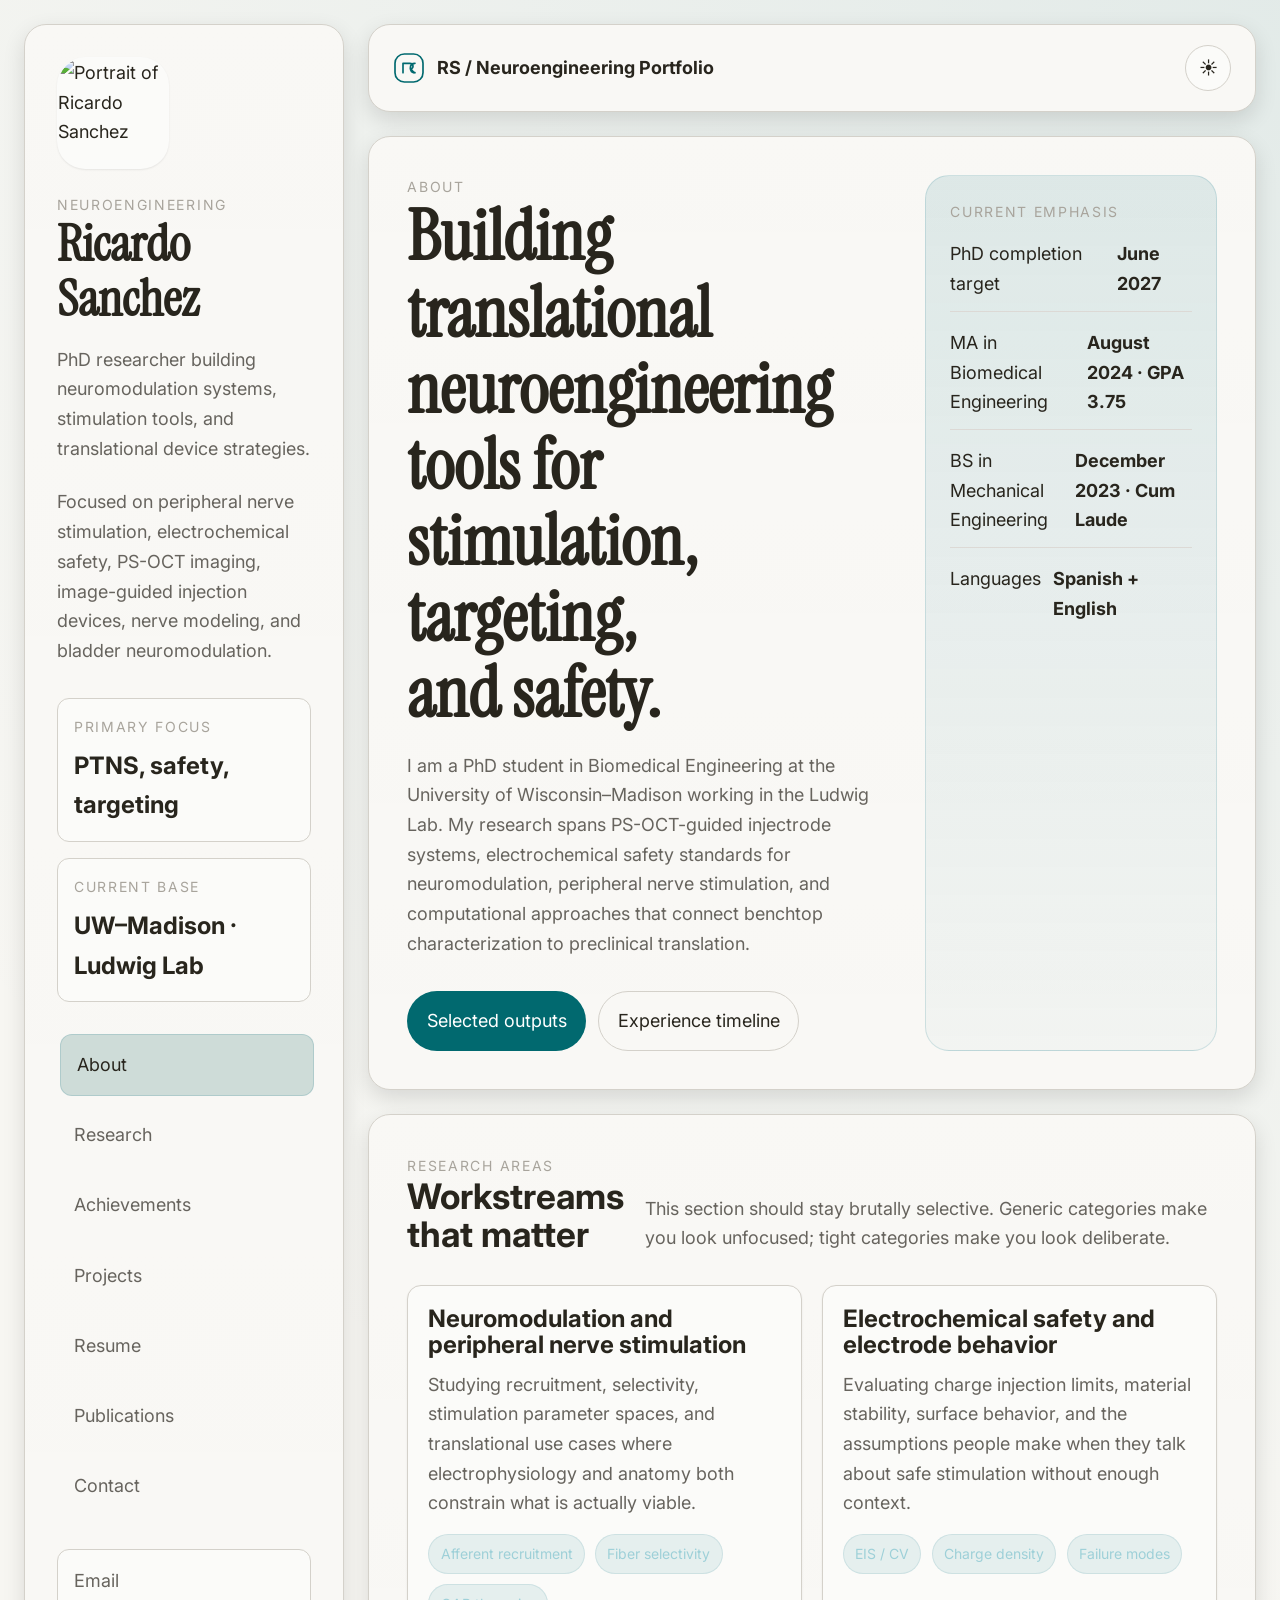
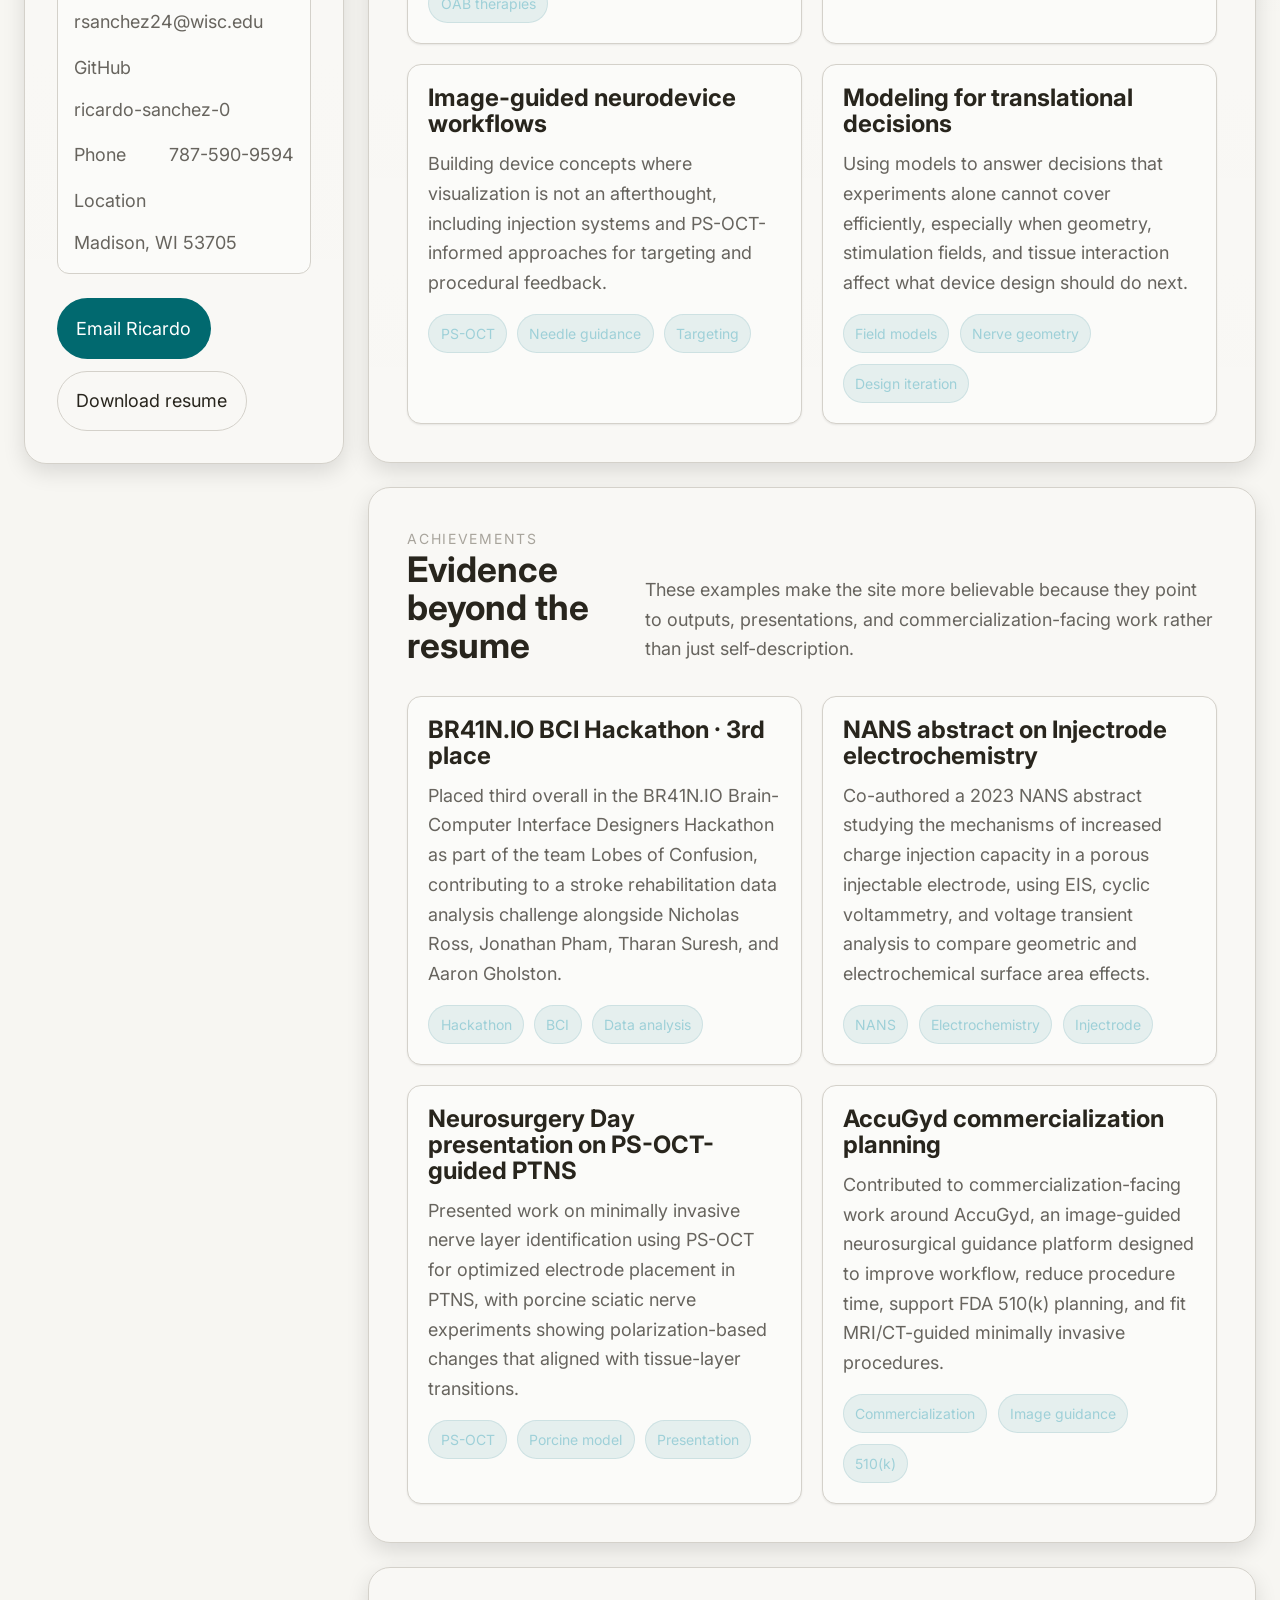
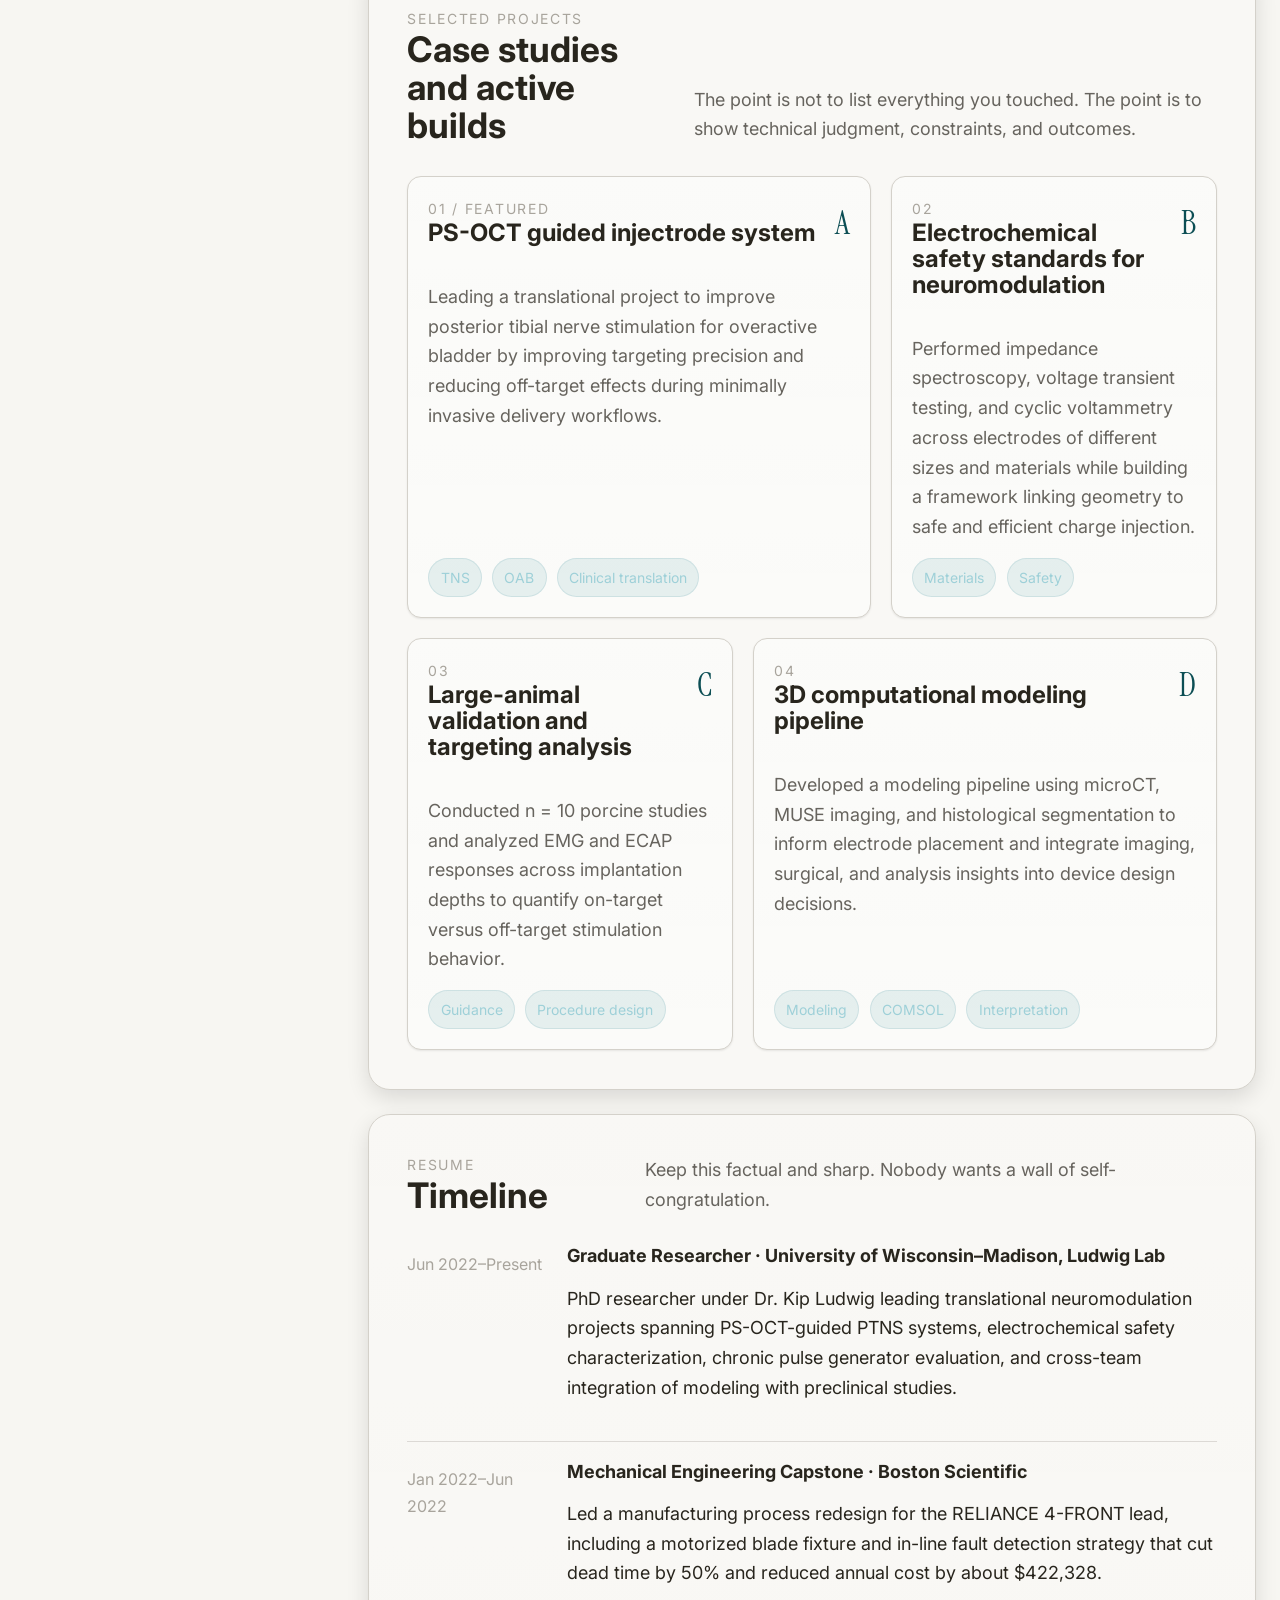
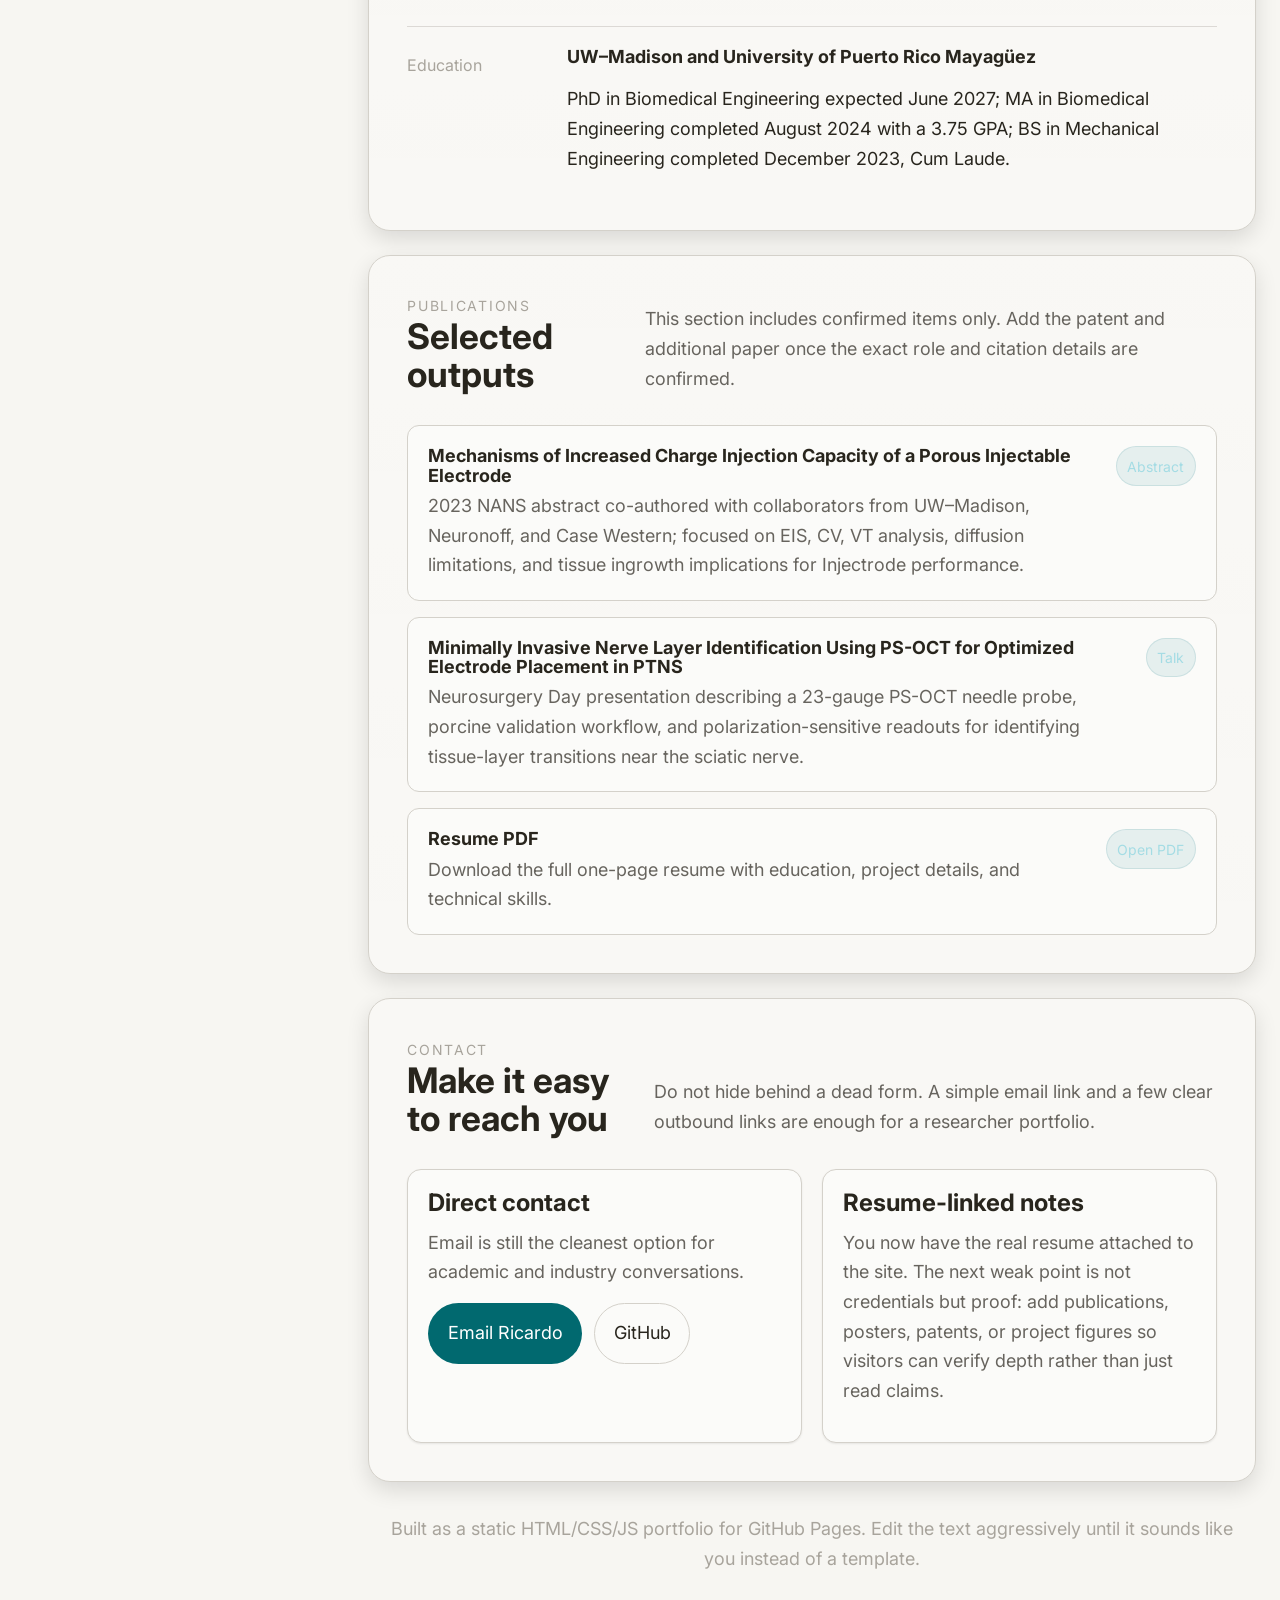
==== commit 52484051: "Update index.html" ====
--- a/index.html
+++ b/index.html
@@ -174,22 +174,15 @@
       padding: var(--space-8);
     }
 
-    .avatar {
+    .avatar-photo {
       width: 112px;
       height: 112px;
       border-radius: 28px;
       margin-bottom: var(--space-6);
-      display: grid;
-      place-items: center;
-      background: linear-gradient(
-        135deg,
-        rgba(79, 152, 163, 0.28),
-        rgba(255, 255, 255, 0.05)
-      );
+      object-fit: cover;
       border: 1px solid rgba(255, 255, 255, 0.08);
-      color: var(--color-text);
-      font-size: 2rem;
-      font-weight: 800;
+      background: var(--color-surface-2);
+      box-shadow: var(--shadow-sm);
     }
 
     .eyebrow,
@@ -679,7 +672,15 @@
   <div class="app">
     <aside class="sidebar panel">
       <div class="sidebar-inner">
-        <div class="avatar" aria-hidden="true">RS</div>
+        <img
+          class="avatar-photo"
+          src="./assets/profile.jpg"
+          alt="Portrait of Ricardo Sanchez"
+          width="112"
+          height="112"
+          loading="eager"
+          decoding="async"
+        />
         <div class="eyebrow">Neuroengineering</div>
         <h1 class="name">Ricardo Sanchez</h1>
         <p class="role">
@@ -1096,8 +1097,8 @@
               <h3>Selected outputs</h3>
             </div>
             <p>
-              This section now includes confirmed items only. Patent and additional paper entries should
-              be added once your role and citation details are confirmed precisely.
+              This section includes confirmed items only. Add the patent and additional paper once the
+              exact role and citation details are confirmed.
             </p>
           </div>
 
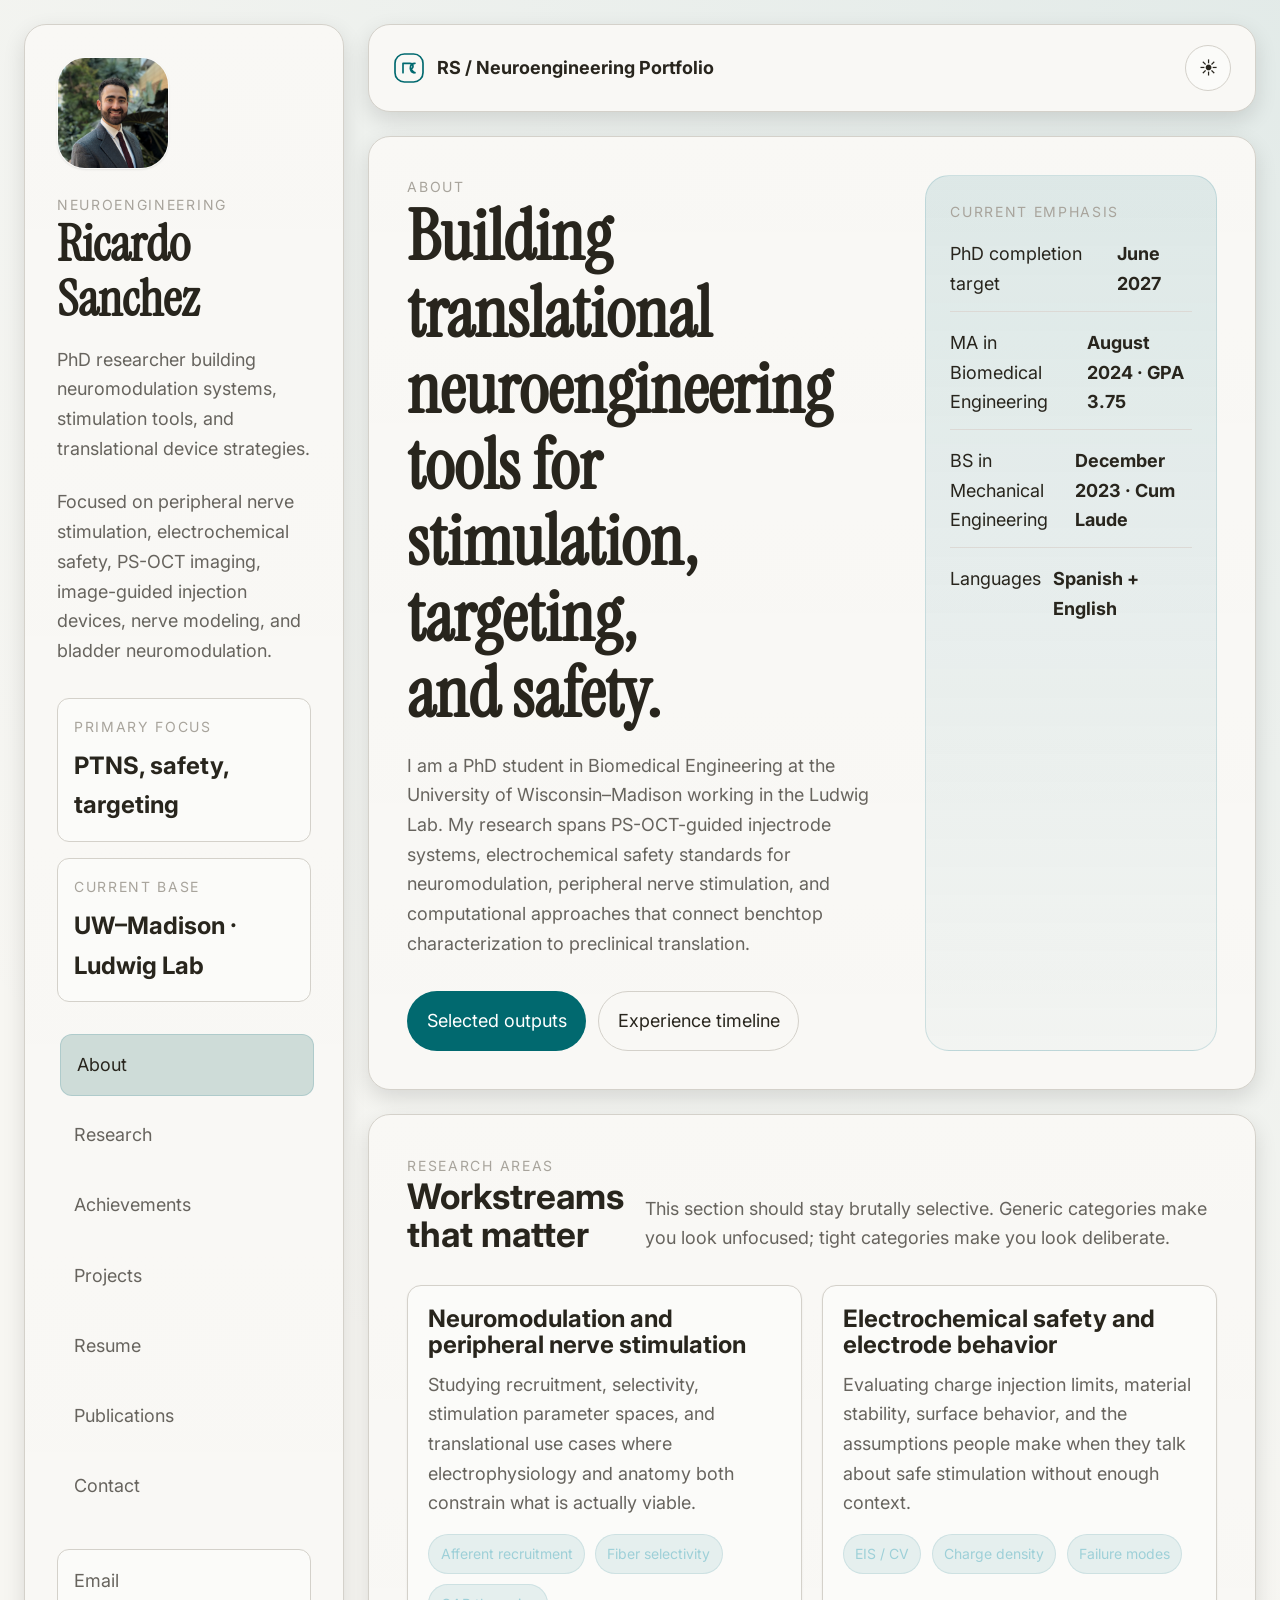
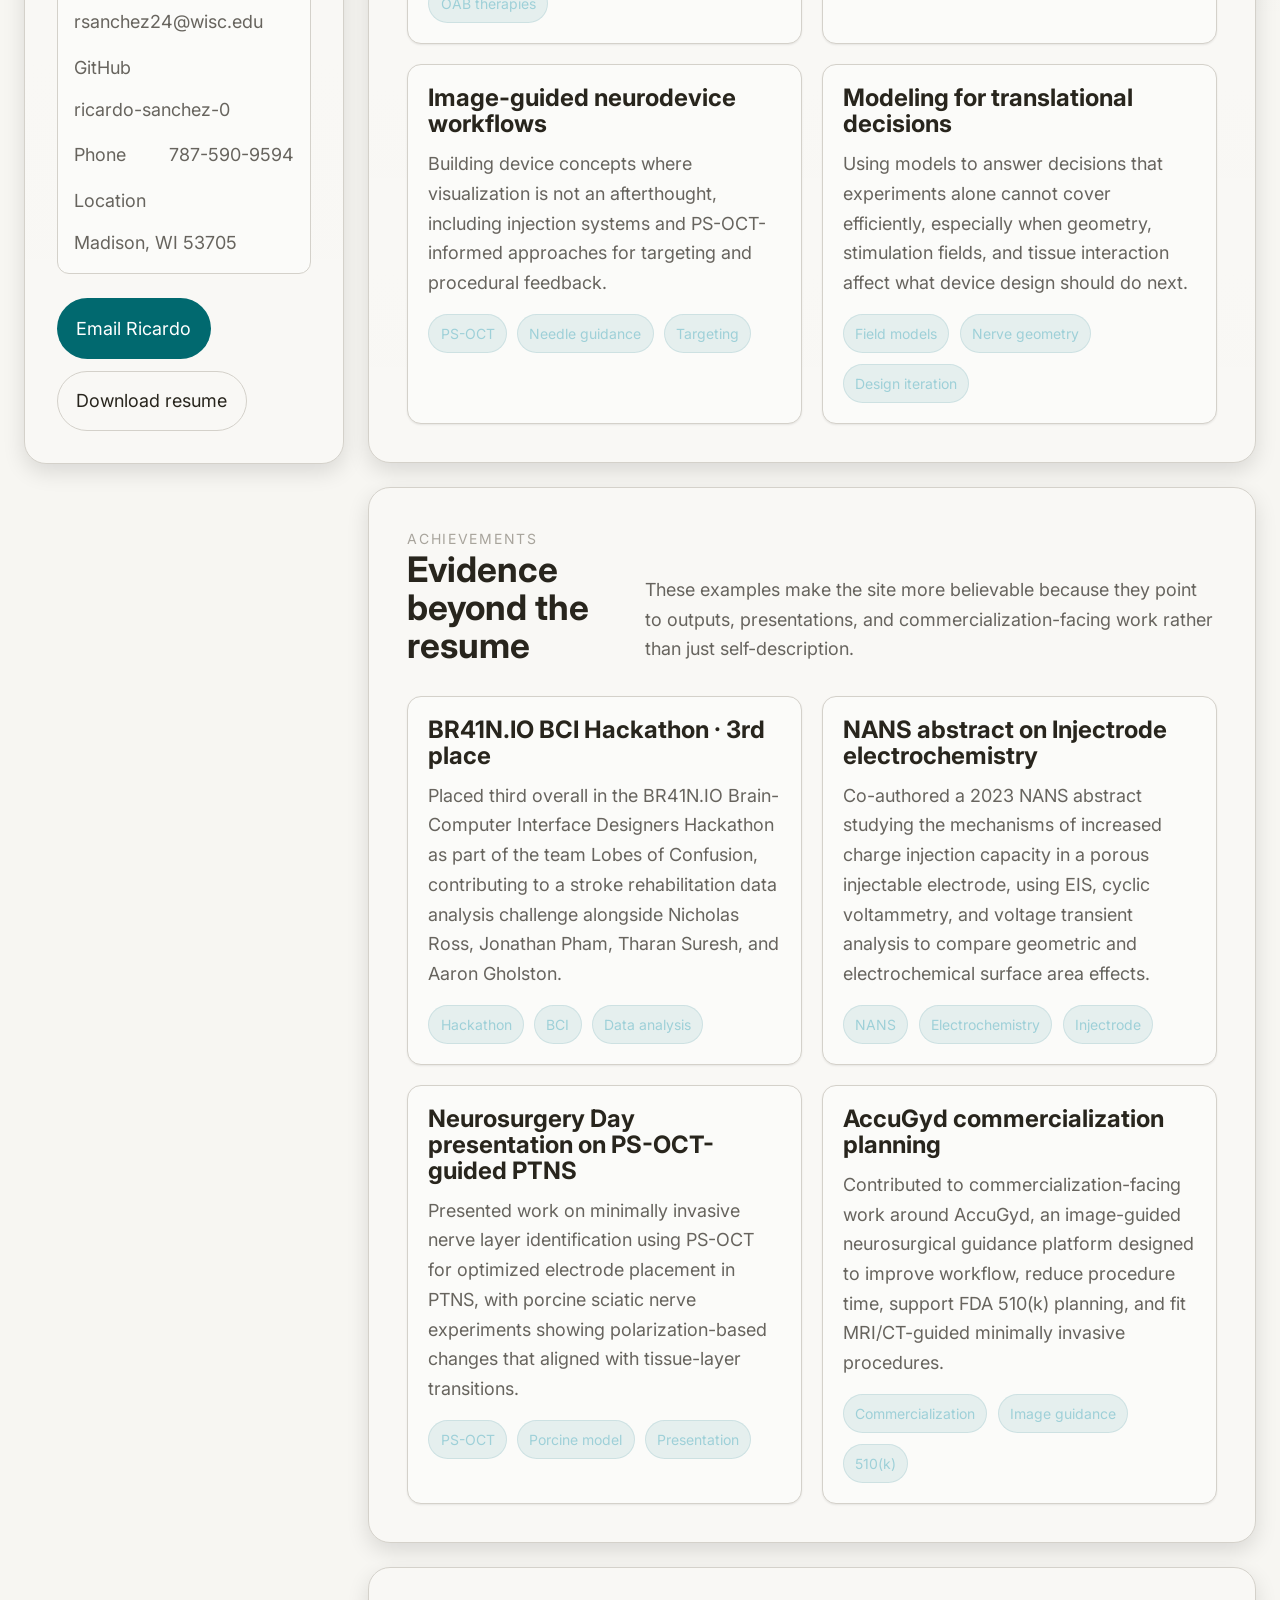
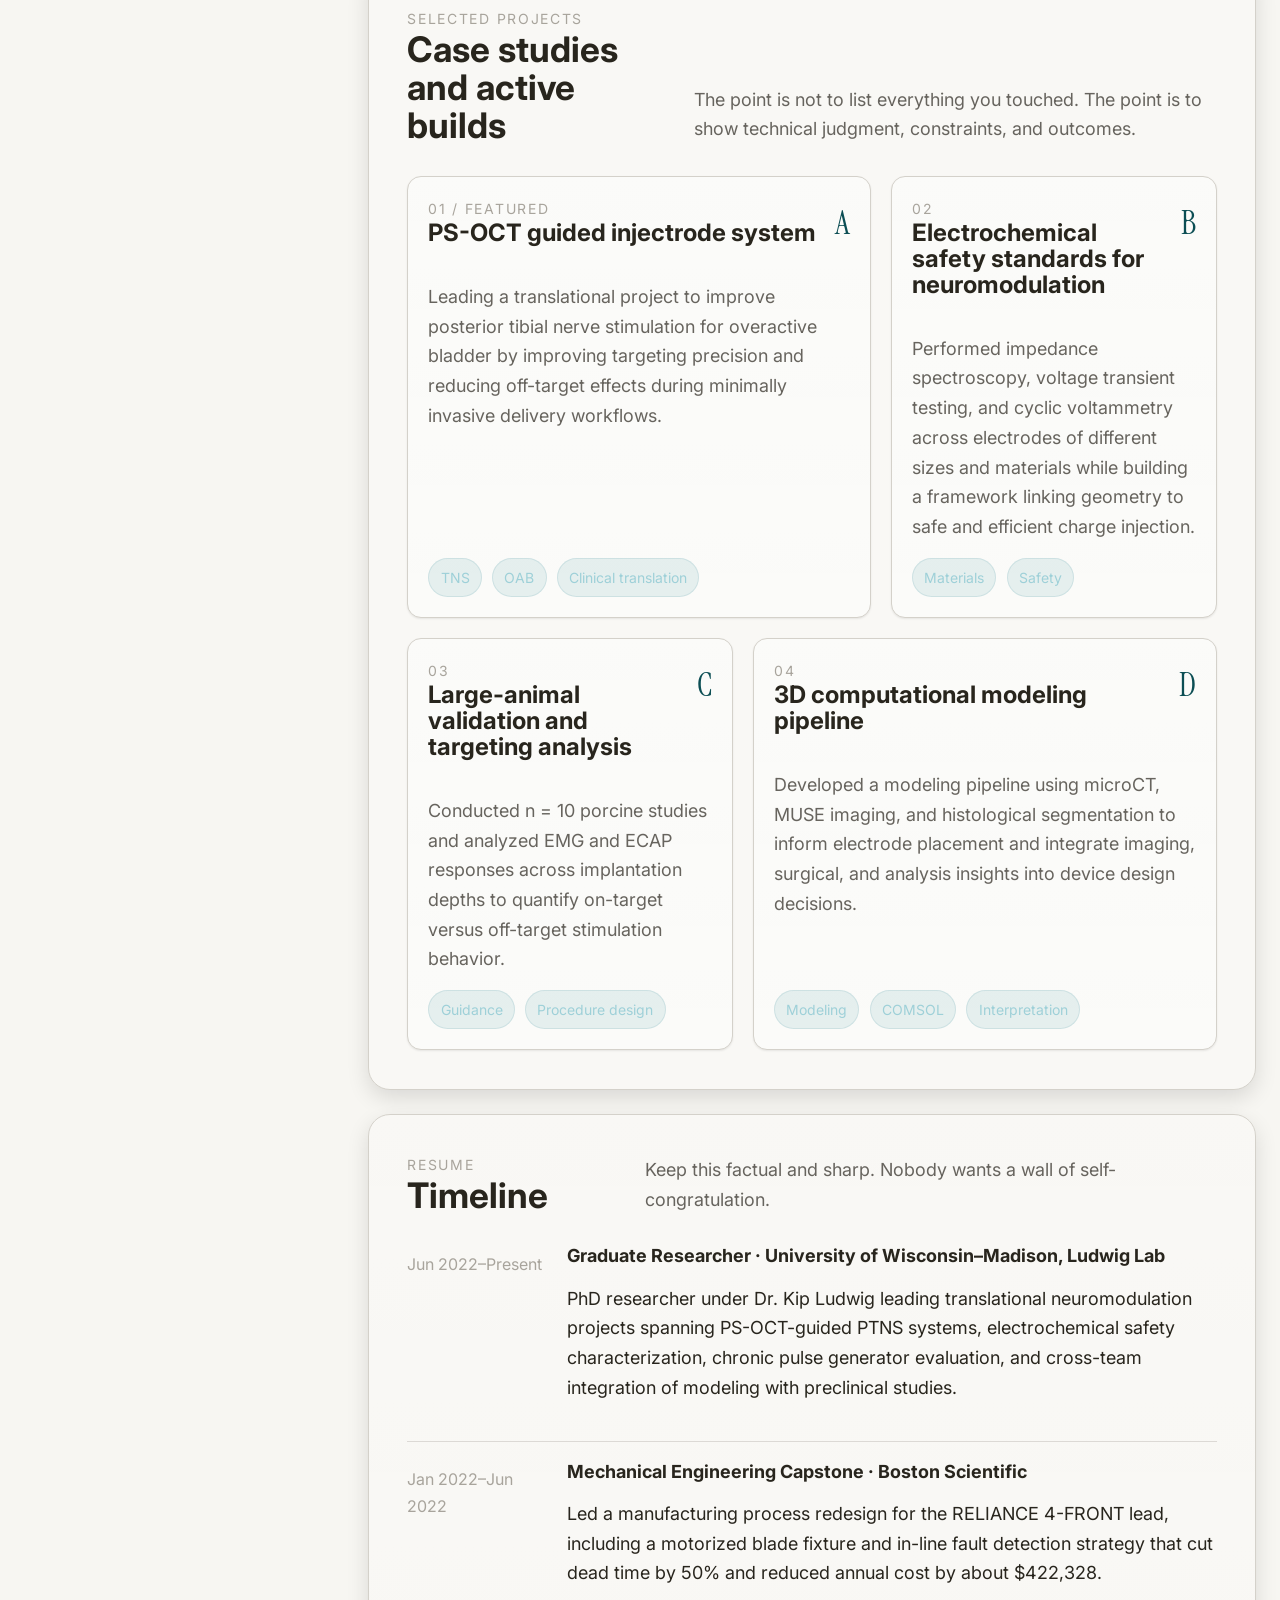
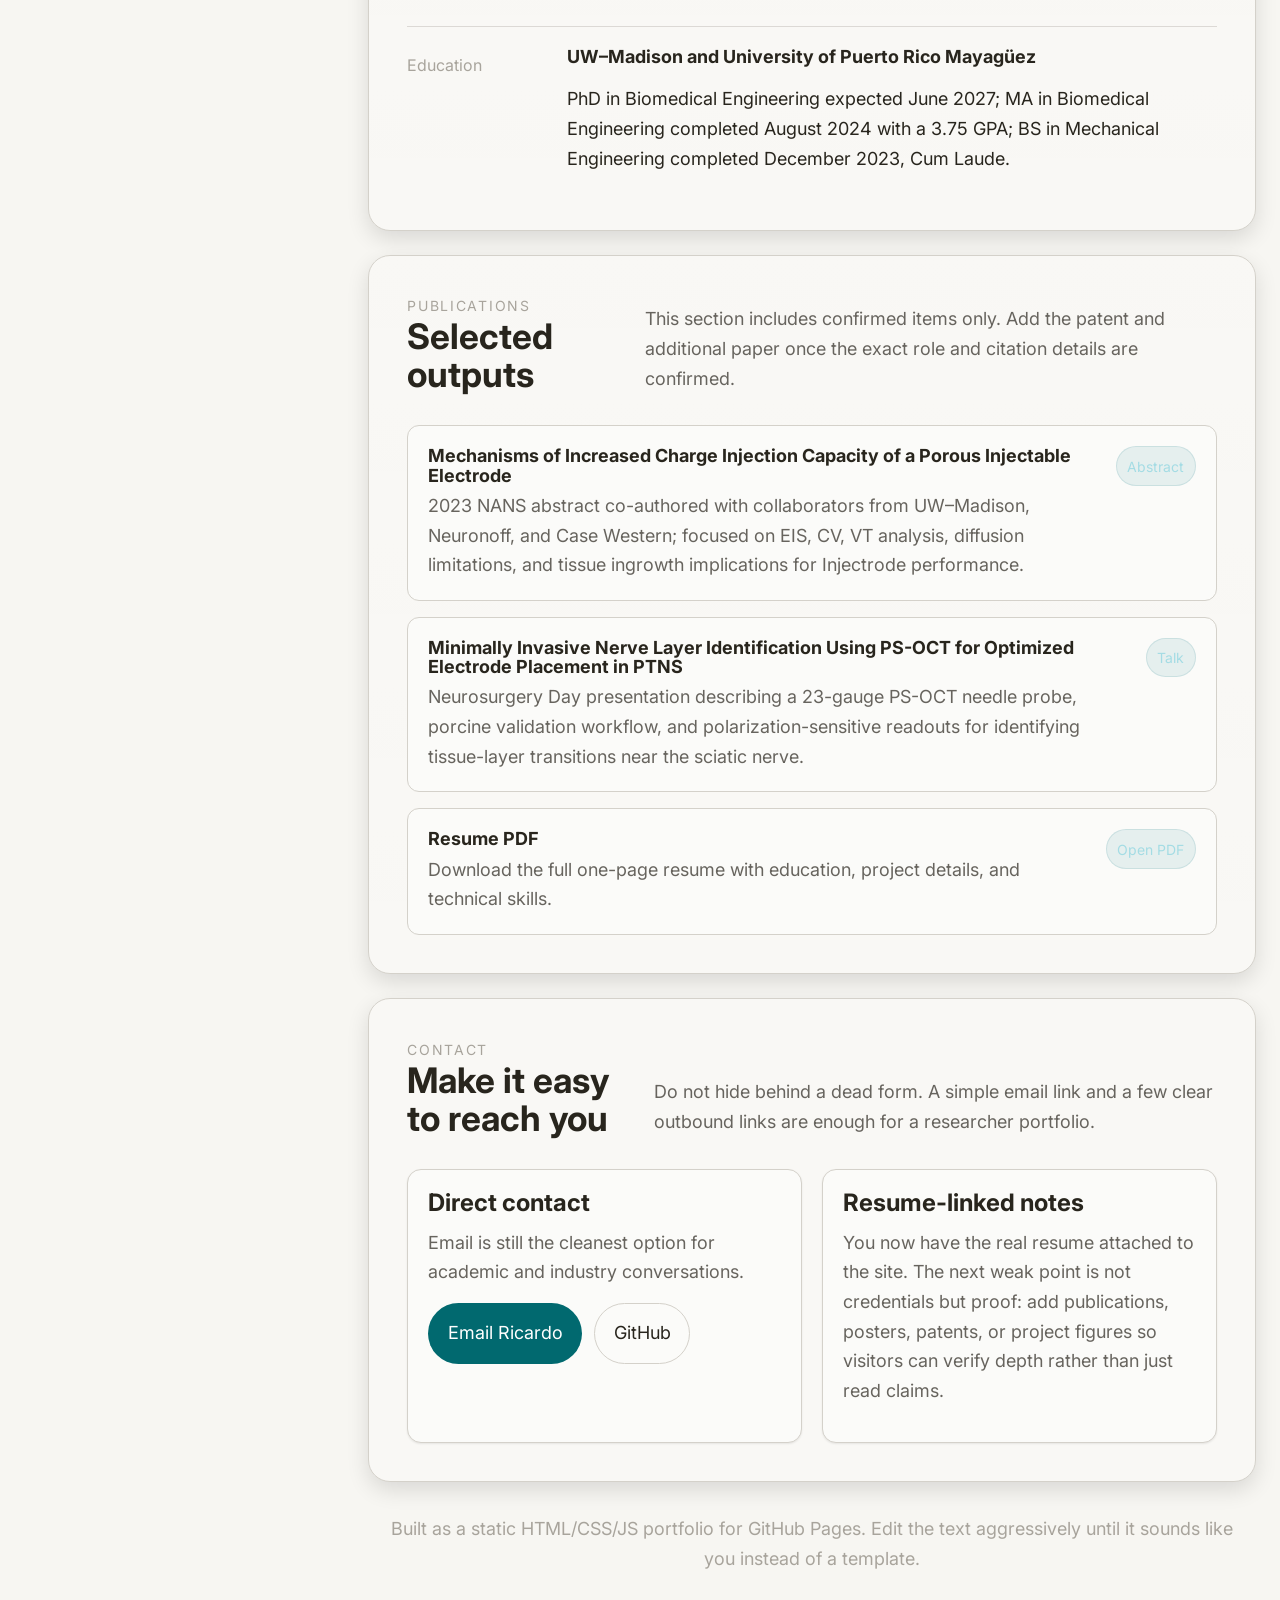
==== commit edac3ba3: "Update index.html" ====
--- a/index.html
+++ b/index.html
@@ -674,7 +674,7 @@
       <div class="sidebar-inner">
         <img
           class="avatar-photo"
-          src="./assets/profile.jpg"
+          src="./assets/HS 2 Cropped.jpg"
           alt="Portrait of Ricardo Sanchez"
           width="112"
           height="112"
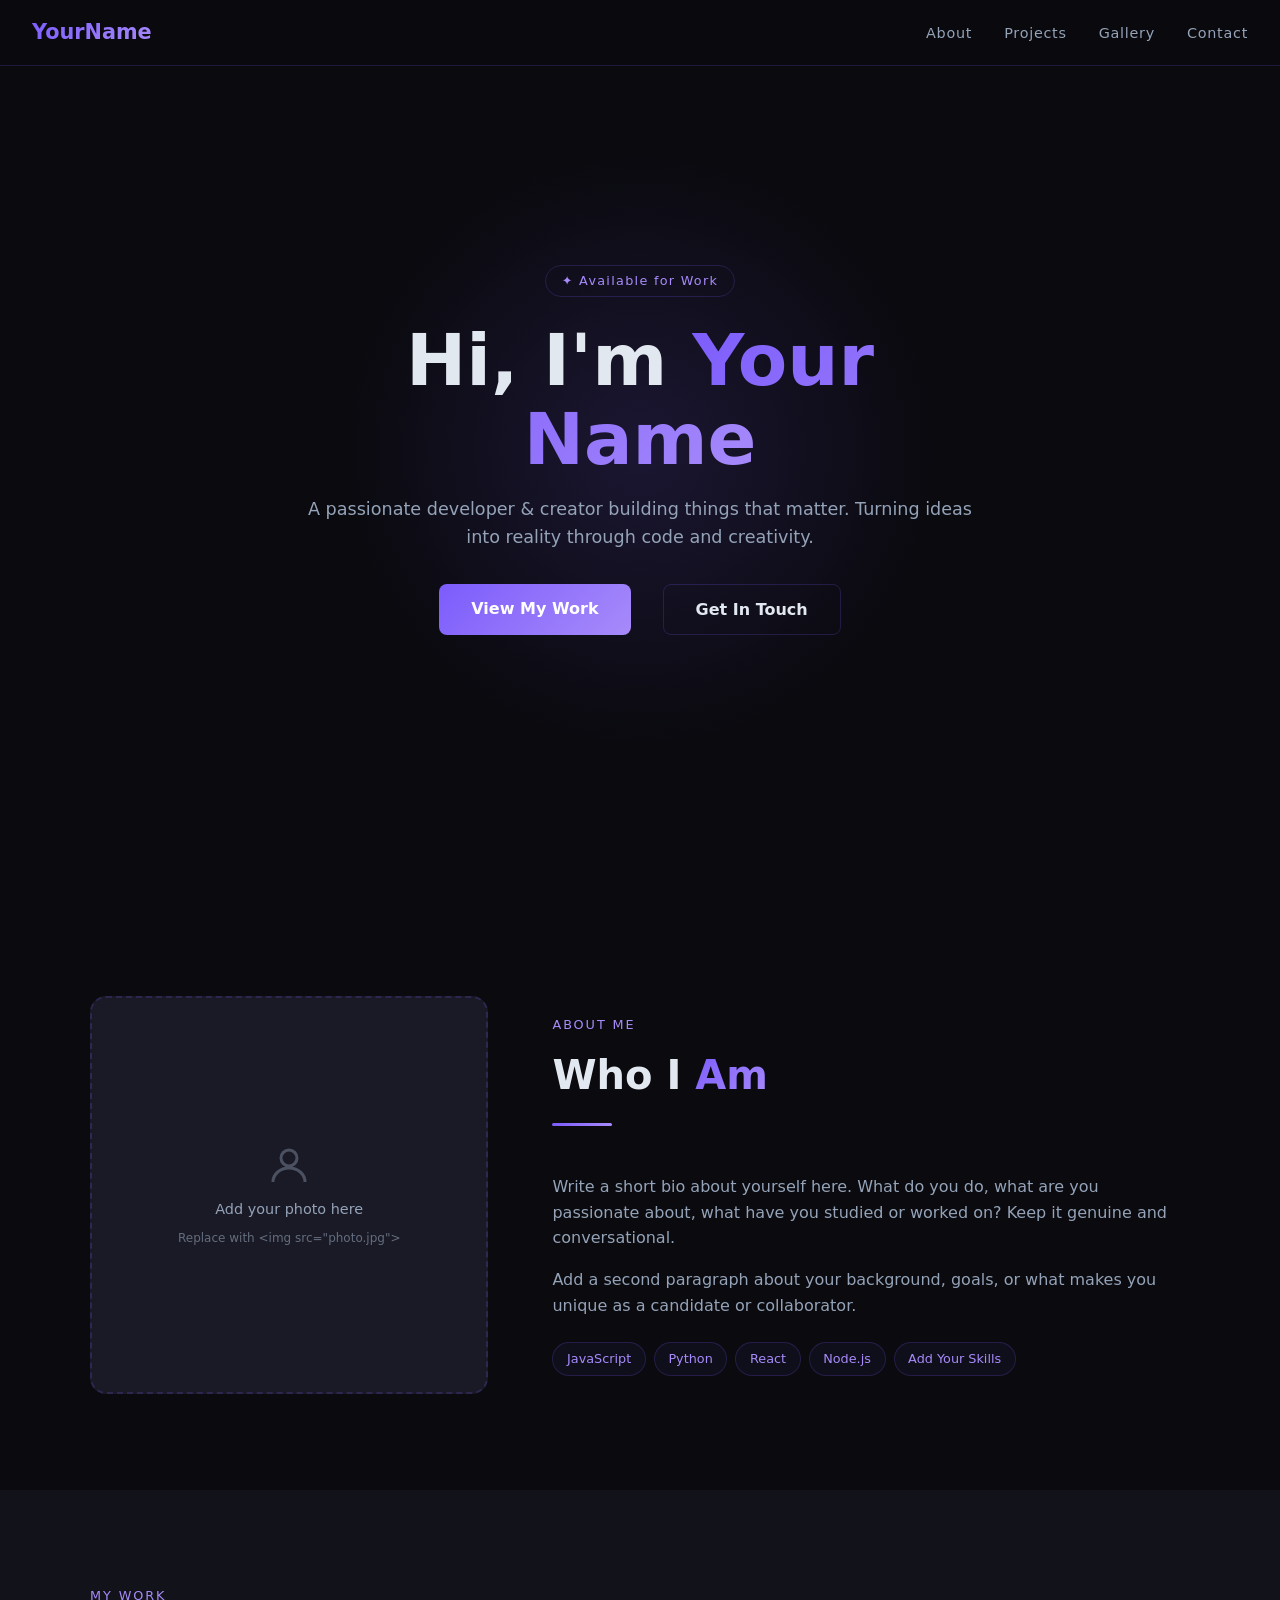
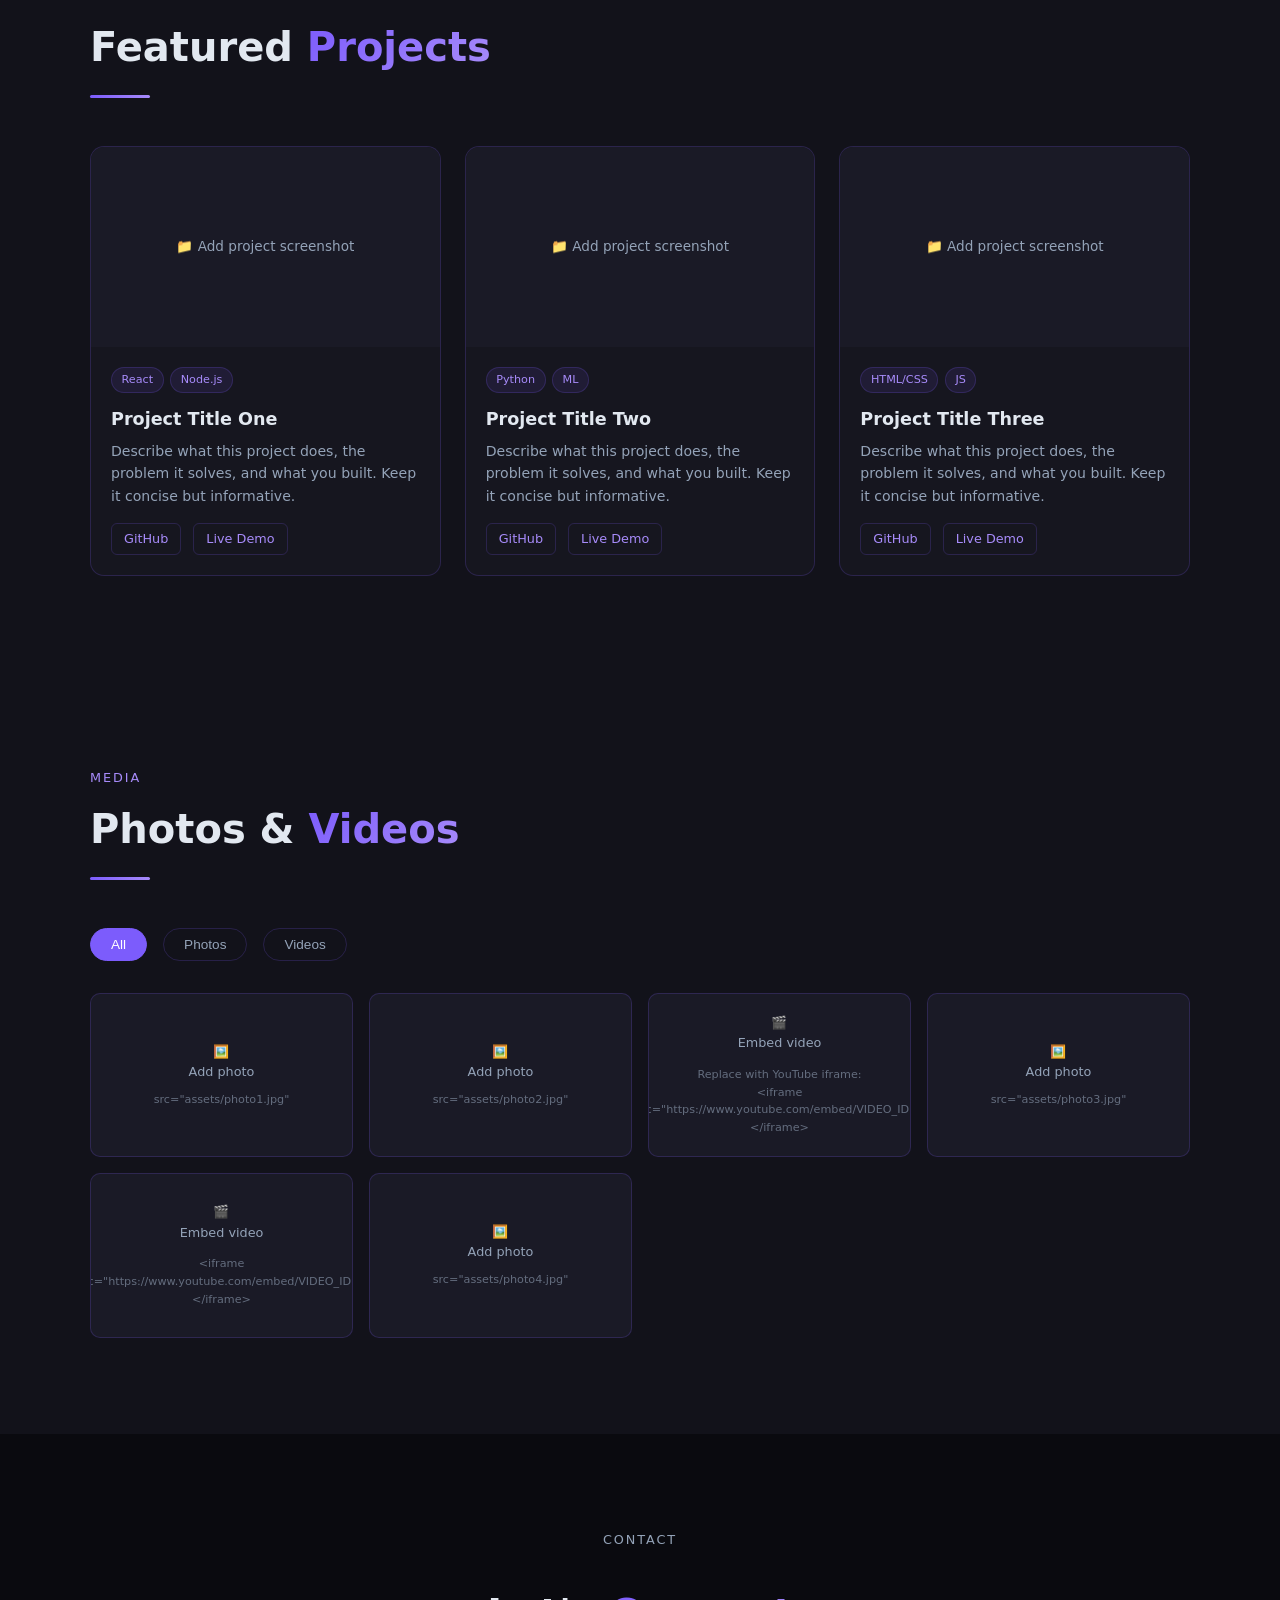
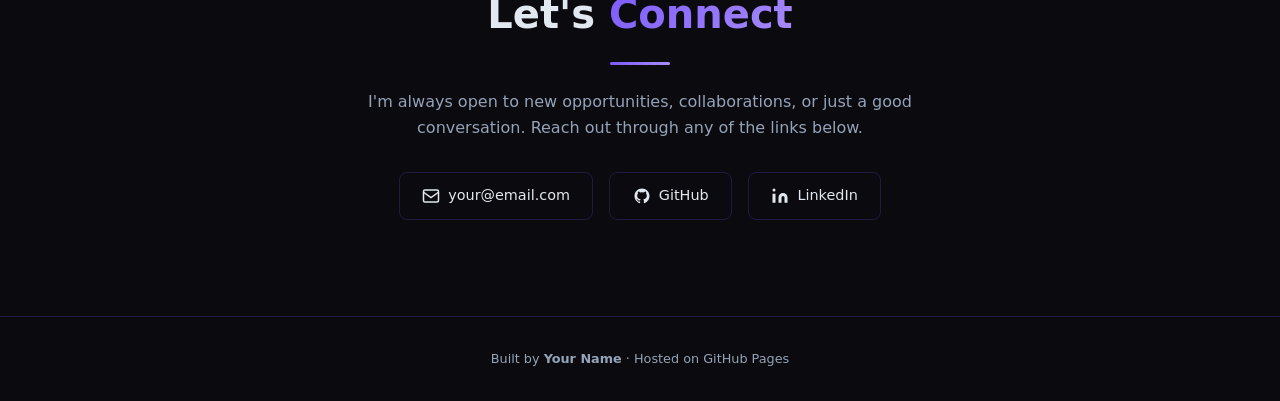
==== commit d642926c: "Completely New Interface Update index.html" ====
--- a/index.html
+++ b/index.html
@@ -1,1251 +1,378 @@
 <!DOCTYPE html>
-<html lang="en" data-theme="dark">
+<html lang="en">
 <head>
-  <meta charset="UTF-8" />
-  <meta name="viewport" content="width=device-width, initial-scale=1.0" />
-  <title>Ricardo Sanchez — Neuroengineering Portfolio</title>
-  <meta
-    name="description"
-    content="Research portfolio for Ricardo Sanchez focused on neuromodulation, peripheral nerve stimulation, electrochemical safety, imaging-guided devices, and translational neuroengineering."
-  />
-  <link rel="preconnect" href="https://fonts.googleapis.com" />
-  <link rel="preconnect" href="https://fonts.gstatic.com" crossorigin />
-  <link
-    href="https://fonts.googleapis.com/css2?family=Instrument+Serif:ital@0;1&family=Inter:wght@400;500;600;700;800&display=swap"
-    rel="stylesheet"
-  />
-  <style>
-    :root,
-    [data-theme="light"] {
-      --text-xs: clamp(0.75rem, 0.7rem + 0.25vw, 0.875rem);
-      --text-sm: clamp(0.875rem, 0.8rem + 0.35vw, 1rem);
-      --text-base: clamp(1rem, 0.95rem + 0.25vw, 1.125rem);
-      --text-lg: clamp(1.125rem, 1rem + 0.75vw, 1.5rem);
-      --text-xl: clamp(1.5rem, 1.2rem + 1.25vw, 2.25rem);
-      --text-2xl: clamp(2rem, 1.2rem + 2.5vw, 3.5rem);
-
-      --space-1: 0.25rem;
-      --space-2: 0.5rem;
-      --space-3: 0.75rem;
-      --space-4: 1rem;
-      --space-5: 1.25rem;
-      --space-6: 1.5rem;
-      --space-8: 2rem;
-      --space-10: 2.5rem;
-      --space-12: 3rem;
-      --space-16: 4rem;
-      --space-20: 5rem;
-      --space-24: 6rem;
-
-      --color-bg: #f7f6f2;
-      --color-surface: #f9f8f5;
-      --color-surface-2: #fbfbf9;
-      --color-surface-offset: #f3f0ec;
-      --color-border: #d4d1ca;
-      --color-divider: #dcd9d5;
-      --color-text: #28251d;
-      --color-text-muted: #67645e;
-      --color-text-faint: #a8a49c;
-      --color-text-inverse: #f9f8f4;
-      --color-primary: #01696f;
-      --color-primary-hover: #0c4e54;
-      --color-primary-highlight: #cedcd8;
-
-      --radius-sm: 0.375rem;
-      --radius-md: 0.5rem;
-      --radius-lg: 0.75rem;
-      --radius-xl: 1rem;
-      --radius-full: 9999px;
-
-      --shadow-sm: 0 1px 2px rgba(0, 0, 0, 0.08);
-      --shadow-md: 0 8px 22px rgba(0, 0, 0, 0.12);
-      --shadow-lg: 0 18px 44px rgba(0, 0, 0, 0.18);
-
-      --font-display: "Instrument Serif", Georgia, serif;
-      --font-body: "Inter", sans-serif;
-      --transition: 180ms cubic-bezier(0.16, 1, 0.3, 1);
-    }
-
-    [data-theme="dark"] {
-      --color-bg: #0f1116;
-      --color-surface: #151922;
-      --color-surface-2: #191f2a;
-      --color-surface-offset: #1e2531;
-      --color-border: rgba(255, 255, 255, 0.09);
-      --color-divider: rgba(255, 255, 255, 0.08);
-      --color-text: #f2f4f8;
-      --color-text-muted: #a1aab8;
-      --color-text-faint: #697180;
-      --color-text-inverse: #10131a;
-      --color-primary: #4f98a3;
-      --color-primary-hover: #6aaebb;
-      --color-primary-highlight: rgba(79, 152, 163, 0.14);
-
-      --shadow-sm: 0 1px 2px rgba(0, 0, 0, 0.22);
-      --shadow-md: 0 10px 28px rgba(0, 0, 0, 0.28);
-      --shadow-lg: 0 24px 60px rgba(0, 0, 0, 0.34);
-    }
-
-    *,
-    *::before,
-    *::after {
-      box-sizing: border-box;
-    }
-
-    html {
-      scroll-behavior: smooth;
-    }
-
-    body {
-      margin: 0;
-      min-height: 100vh;
-      background:
-        radial-gradient(circle at top right, rgba(79, 152, 163, 0.12), transparent 25%),
-        var(--color-bg);
-      color: var(--color-text);
-      font-family: var(--font-body);
-      font-size: var(--text-base);
-      line-height: 1.65;
-    }
-
-    img,
-    svg {
-      display: block;
-      max-width: 100%;
-    }
-
-    a {
-      color: inherit;
-      text-decoration: none;
-    }
-
-    button {
-      font: inherit;
-      cursor: pointer;
-    }
-
-    :focus-visible {
-      outline: 2px solid var(--color-primary);
-      outline-offset: 3px;
-      border-radius: var(--radius-sm);
-    }
-
-    .skip-link {
-      position: absolute;
-      left: -999px;
-      top: 0;
-      background: var(--color-primary);
-      color: white;
-      padding: 0.75rem 1rem;
-      z-index: 100;
-    }
-
-    .skip-link:focus {
-      left: 1rem;
-      top: 1rem;
-    }
-
-    .app {
-      width: min(100%, 1480px);
-      margin: 0 auto;
-      padding: var(--space-6);
-      display: grid;
-      grid-template-columns: 320px minmax(0, 1fr);
-      gap: var(--space-6);
-    }
-
-    .panel {
-      background:
-        linear-gradient(180deg, rgba(255, 255, 255, 0.02), transparent 100%),
-        var(--color-surface);
-      border: 1px solid var(--color-border);
-      border-radius: calc(var(--radius-xl) + 6px);
-      box-shadow: var(--shadow-md);
-    }
-
-    .sidebar {
-      position: sticky;
-      top: var(--space-6);
-      align-self: start;
-      overflow: hidden;
-    }
-
-    .sidebar-inner {
-      padding: var(--space-8);
-    }
-
-    .avatar-photo {
-      width: 112px;
-      height: 112px;
-      border-radius: 28px;
-      margin-bottom: var(--space-6);
-      object-fit: cover;
-      border: 1px solid rgba(255, 255, 255, 0.08);
-      background: var(--color-surface-2);
-      box-shadow: var(--shadow-sm);
-    }
-
-    .eyebrow,
-    .meta-label {
-      font-size: var(--text-xs);
-      text-transform: uppercase;
-      letter-spacing: 0.12em;
-      color: var(--color-text-faint);
-    }
-
-    h1,
-    h2,
-    h3,
-    h4 {
-      margin: 0;
-      line-height: 1.08;
-    }
-
-    .name {
-      font-family: var(--font-display);
-      font-size: var(--text-2xl);
-      margin-bottom: var(--space-3);
-    }
-
-    .role {
-      color: var(--color-text-muted);
-      margin-bottom: var(--space-6);
-      max-width: 24ch;
-    }
-
-    .sidebar-blurb {
-      color: var(--color-text-muted);
-      margin-bottom: var(--space-8);
-    }
-
-    .stack {
-      display: grid;
-      gap: var(--space-4);
-    }
-
-    .stat-card,
-    .contact-card,
-    .card,
-    .publication {
-      background: var(--color-surface-2);
-      border: 1px solid var(--color-border);
-    }
-
-    .stat-card,
-    .contact-card {
-      padding: var(--space-4);
-      border-radius: var(--radius-lg);
-    }
-
-    .stat-value {
-      font-size: var(--text-lg);
-      font-weight: 700;
-      margin-top: var(--space-2);
-    }
-
-    .contact-row {
-      display: flex;
-      justify-content: space-between;
-      gap: var(--space-3);
-      color: var(--color-text-muted);
-      flex-wrap: wrap;
-    }
-
-    .sidebar-nav {
-      margin: var(--space-8) 0;
-      display: grid;
-      gap: var(--space-2);
-    }
-
-    .sidebar-nav a {
-      padding: 0.95rem 1rem;
-      border-radius: var(--radius-lg);
-      color: var(--color-text-muted);
-      border: 1px solid transparent;
-      transition:
-        background var(--transition),
-        color var(--transition),
-        border-color var(--transition),
-        transform var(--transition);
-    }
-
-    .sidebar-nav a:hover,
-    .sidebar-nav a.active {
-      color: var(--color-text);
-      background: var(--color-primary-highlight);
-      border-color: rgba(79, 152, 163, 0.25);
-      transform: translateX(3px);
-    }
-
-    .button-row {
-      display: flex;
-      gap: var(--space-3);
-      flex-wrap: wrap;
-    }
-
-    .btn {
-      min-height: 44px;
-      padding: 0.9rem 1.15rem;
-      border-radius: var(--radius-full);
-      border: 1px solid var(--color-border);
-      display: inline-flex;
-      align-items: center;
-      justify-content: center;
-      gap: 0.65rem;
-      transition: all var(--transition);
-    }
-
-    .btn-primary {
-      background: var(--color-primary);
-      color: white;
-      border-color: transparent;
-    }
-
-    .btn-primary:hover {
-      background: var(--color-primary-hover);
-      transform: translateY(-1px);
-    }
-
-    .btn-secondary {
-      background: transparent;
-      color: var(--color-text);
-    }
-
-    .btn-secondary:hover {
-      background: var(--color-surface-2);
-    }
-
-    .content {
-      min-width: 0;
-    }
-
-    .topbar {
-      display: flex;
-      justify-content: space-between;
-      align-items: center;
-      padding: var(--space-5) var(--space-6);
-      margin-bottom: var(--space-6);
-    }
-
-    .logo {
-      display: inline-flex;
-      align-items: center;
-      gap: var(--space-3);
-      font-weight: 700;
-    }
-
-    .logo-mark {
-      width: 32px;
-      height: 32px;
-      color: var(--color-primary);
-    }
-
-    .theme-toggle {
-      width: 46px;
-      height: 46px;
-      border-radius: 50%;
-      border: 1px solid var(--color-border);
-      background: var(--color-surface-2);
-      color: var(--color-text);
-    }
-
-    .mobile-nav {
-      display: none;
-    }
-
-    main {
-      display: grid;
-      gap: var(--space-6);
-    }
-
-    .hero,
-    .section {
-      padding: clamp(var(--space-8), 3vw, var(--space-12));
-    }
-
-    .hero-grid {
-      display: grid;
-      grid-template-columns: minmax(0, 1.25fr) minmax(280px, 0.75fr);
-      gap: var(--space-8);
-      align-items: end;
-    }
-
-    .hero-copy h2 {
-      font-family: var(--font-display);
-      font-size: clamp(2.5rem, 1.2rem + 4vw, 5.25rem);
-      margin-bottom: var(--space-5);
-      max-width: 10ch;
-    }
-
-    .hero-copy p {
-      max-width: 62ch;
-      color: var(--color-text-muted);
-      margin-bottom: var(--space-8);
-    }
-
-    .hero-card {
-      background: linear-gradient(
-        180deg,
-        rgba(79, 152, 163, 0.16),
-        rgba(79, 152, 163, 0.04)
-      );
-      border: 1px solid rgba(79, 152, 163, 0.22);
-      border-radius: calc(var(--radius-xl) + 8px);
-      padding: var(--space-6);
-      min-height: 100%;
-    }
-
-    .hero-metrics {
-      display: grid;
-      gap: var(--space-4);
-    }
-
-    .metric {
-      display: flex;
-      justify-content: space-between;
-      gap: var(--space-3);
-      padding-bottom: var(--space-3);
-      border-bottom: 1px solid var(--color-divider);
-    }
-
-    .metric:last-child {
-      border-bottom: 0;
-      padding-bottom: 0;
-    }
-
-    .section-heading {
-      display: flex;
-      justify-content: space-between;
-      align-items: end;
-      gap: var(--space-4);
-      margin-bottom: var(--space-8);
-    }
-
-    .section-heading h3 {
-      font-size: var(--text-xl);
-    }
-
-    .section-heading p {
-      color: var(--color-text-muted);
-      max-width: 52ch;
-      margin: 0;
-    }
-
-    .grid-2 {
-      display: grid;
-      grid-template-columns: repeat(2, minmax(0, 1fr));
-      gap: var(--space-5);
-    }
-
-    .card {
-      border-radius: calc(var(--radius-lg) + 2px);
-      padding: var(--space-5);
-      box-shadow: var(--shadow-sm);
-    }
-
-    .card h4 {
-      margin-bottom: var(--space-3);
-      font-size: var(--text-lg);
-    }
-
-    .card p {
-      color: var(--color-text-muted);
-      margin: 0 0 var(--space-4);
-    }
-
-    .tag-row {
-      display: flex;
-      flex-wrap: wrap;
-      gap: 0.65rem;
-    }
-
-    .tag {
-      display: inline-flex;
-      padding: 0.45rem 0.7rem;
-      border-radius: var(--radius-full);
-      font-size: var(--text-xs);
-      background: rgba(79, 152, 163, 0.12);
-      color: #9ed0d8;
-      border: 1px solid rgba(79, 152, 163, 0.16);
-    }
-
-    .project-grid {
-      display: grid;
-      grid-template-columns: repeat(12, 1fr);
-      gap: var(--space-5);
-    }
-
-    .project-large {
-      grid-column: span 7;
-    }
-
-    .project-small {
-      grid-column: span 5;
-    }
-
-    .project-card {
-      min-height: 100%;
-      display: flex;
-      flex-direction: column;
-      justify-content: space-between;
-      background:
-        linear-gradient(180deg, rgba(255, 255, 255, 0.02), rgba(255, 255, 255, 0)),
-        var(--color-surface-2);
-    }
-
-    .project-top {
-      display: flex;
-      justify-content: space-between;
-      gap: var(--space-4);
-      margin-bottom: var(--space-6);
-    }
-
-    .project-index {
-      font-family: var(--font-display);
-      font-size: 2rem;
-      color: var(--color-primary-hover);
-    }
-
-    .timeline {
-      display: grid;
-      gap: var(--space-5);
-    }
-
-    .timeline-item {
-      display: grid;
-      grid-template-columns: 140px minmax(0, 1fr);
-      gap: var(--space-5);
-      align-items: start;
-      padding-bottom: var(--space-5);
-      border-bottom: 1px solid var(--color-divider);
-    }
-
-    .timeline-item:last-child {
-      border-bottom: 0;
-      padding-bottom: 0;
-    }
-
-    .timeline-year {
-      color: var(--color-text-faint);
-      font-size: var(--text-sm);
-      padding-top: 0.3rem;
-    }
-
-    .publication-list {
-      display: grid;
-      gap: var(--space-4);
-    }
-
-    .publication {
-      display: grid;
-      grid-template-columns: 1fr auto;
-      gap: var(--space-4);
-      align-items: start;
-      padding: var(--space-5);
-      border-radius: var(--radius-lg);
-    }
-
-    .publication p {
-      margin: 0.35rem 0 0;
-      color: var(--color-text-muted);
-    }
-
-    .pub-status {
-      font-size: var(--text-xs);
-      color: #a4dce4;
-      background: rgba(79, 152, 163, 0.12);
-      border: 1px solid rgba(79, 152, 163, 0.18);
-      padding: 0.45rem 0.65rem;
-      border-radius: var(--radius-full);
-      white-space: nowrap;
-      align-self: start;
-    }
-
-    .footer {
-      text-align: center;
-      color: var(--color-text-faint);
-      padding: var(--space-8) var(--space-4);
-    }
-
-    .reveal {
-      opacity: 0;
-      transform: translateY(18px);
-      transition: opacity 700ms ease, transform 700ms ease;
-    }
-
-    .reveal.visible {
-      opacity: 1;
-      transform: translateY(0);
-    }
-
-    @media (max-width: 1100px) {
-      .app {
-        grid-template-columns: 1fr;
-      }
-
-      .sidebar {
-        position: static;
-      }
-
-      .hero-grid,
-      .grid-2 {
-        grid-template-columns: 1fr;
-      }
-
-      .project-large,
-      .project-small {
-        grid-column: span 12;
-      }
-    }
-
-    @media (max-width: 760px) {
-      .app {
-        padding: var(--space-3);
-      }
-
-      .sidebar-inner,
-      .hero,
-      .section {
-        padding: var(--space-5);
-      }
-
-      .topbar {
-        padding: var(--space-4) var(--space-5);
-      }
-
-      .timeline-item,
-      .publication {
-        grid-template-columns: 1fr;
-      }
-
-      .button-row {
-        flex-direction: column;
-      }
-
-      .btn {
-        width: 100%;
-      }
-
-      .sidebar-nav {
-        display: none;
-      }
-
-      .mobile-nav {
-        display: flex;
-        gap: 0.5rem;
-        overflow-x: auto;
-        padding: 0 var(--space-5) var(--space-5);
-        margin-top: -0.25rem;
-      }
-
-      .mobile-nav a {
-        white-space: nowrap;
-        padding: 0.75rem 1rem;
-        border-radius: var(--radius-full);
-        background: var(--color-surface-2);
-        border: 1px solid var(--color-border);
-        color: var(--color-text-muted);
-      }
-    }
-
-    @media (prefers-reduced-motion: reduce) {
-      html {
-        scroll-behavior: auto;
-      }
-
-      .reveal {
-        opacity: 1;
-        transform: none;
-        transition: none;
-      }
-
-      .sidebar-nav a,
-      .btn {
-        transition: none;
-      }
-    }
-  </style>
+<meta charset="UTF-8"/>
+<meta name="viewport" content="width=device-width, initial-scale=1.0"/>
+<title>My Portfolio</title>
+<style>
+  :root {
+    --bg: #0a0a0f;
+    --bg2: #12121a;
+    --bg3: #1a1a26;
+    --accent: #7c5cfc;
+    --accent2: #a78bfa;
+    --text: #e2e8f0;
+    --muted: #94a3b8;
+    --border: rgba(124,92,252,0.2);
+    --card: #16161f;
+  }
+  *{margin:0;padding:0;box-sizing:border-box;}
+  html{scroll-behavior:smooth;}
+  body{background:var(--bg);color:var(--text);font-family:'Segoe UI',system-ui,sans-serif;line-height:1.6;}
+
+  /* NAV */
+  nav{position:fixed;top:0;width:100%;z-index:100;background:rgba(10,10,15,0.85);backdrop-filter:blur(12px);border-bottom:1px solid var(--border);padding:1rem 2rem;display:flex;justify-content:space-between;align-items:center;}
+  .logo{font-size:1.3rem;font-weight:700;background:linear-gradient(135deg,var(--accent),var(--accent2));-webkit-background-clip:text;-webkit-text-fill-color:transparent;}
+  .nav-links{display:flex;gap:2rem;list-style:none;}
+  .nav-links a{color:var(--muted);text-decoration:none;font-size:.9rem;letter-spacing:.05em;transition:.3s;}
+  .nav-links a:hover{color:var(--accent2);}
+
+  /* HERO */
+  .hero{min-height:100vh;display:flex;align-items:center;justify-content:center;text-align:center;padding:2rem;position:relative;overflow:hidden;}
+  .hero::before{content:'';position:absolute;width:600px;height:600px;background:radial-gradient(circle,rgba(124,92,252,.15),transparent 70%);top:50%;left:50%;transform:translate(-50%,-50%);pointer-events:none;}
+  .hero-inner{max-width:700px;position:relative;}
+  .hero-badge{display:inline-block;padding:.3rem 1rem;border:1px solid var(--border);border-radius:999px;font-size:.8rem;color:var(--accent2);margin-bottom:1.5rem;letter-spacing:.1em;}
+  .hero h1{font-size:clamp(2.5rem,6vw,4.5rem);font-weight:800;line-height:1.1;margin-bottom:1rem;}
+  .hero h1 span{background:linear-gradient(135deg,var(--accent),var(--accent2));-webkit-background-clip:text;-webkit-text-fill-color:transparent;}
+  .hero p{color:var(--muted);font-size:1.1rem;margin-bottom:2rem;}
+  .btn{display:inline-block;padding:.75rem 2rem;border-radius:8px;text-decoration:none;font-weight:600;transition:.3s;cursor:pointer;border:none;font-size:1rem;}
+  .btn-primary{background:linear-gradient(135deg,var(--accent),var(--accent2));color:#fff;}
+  .btn-primary:hover{opacity:.85;transform:translateY(-2px);}
+  .btn-outline{background:transparent;border:1px solid var(--border);color:var(--text);margin-left:1rem;}
+  .btn-outline:hover{border-color:var(--accent2);color:var(--accent2);}
+  .hero-btns{display:flex;gap:1rem;justify-content:center;flex-wrap:wrap;}
+
+  /* SECTIONS */
+  section{padding:6rem 2rem;}
+  .container{max-width:1100px;margin:0 auto;}
+  .section-label{font-size:.8rem;letter-spacing:.15em;color:var(--accent2);text-transform:uppercase;margin-bottom:.5rem;}
+  .section-title{font-size:clamp(1.8rem,4vw,2.5rem);font-weight:700;margin-bottom:1rem;}
+  .section-title span{background:linear-gradient(135deg,var(--accent),var(--accent2));-webkit-background-clip:text;-webkit-text-fill-color:transparent;}
+  .divider{width:60px;height:3px;background:linear-gradient(90deg,var(--accent),var(--accent2));border-radius:99px;margin-bottom:3rem;}
+
+  /* ABOUT */
+  .about-grid{display:grid;grid-template-columns:1fr 1.6fr;gap:4rem;align-items:center;}
+  .about-img-wrap{position:relative;}
+  .about-img{width:100%;border-radius:16px;aspect-ratio:1;object-fit:cover;border:2px solid var(--border);}
+  .about-img-placeholder{width:100%;aspect-ratio:1;border-radius:16px;background:var(--bg3);border:2px dashed var(--border);display:flex;flex-direction:column;align-items:center;justify-content:center;color:var(--muted);font-size:.9rem;gap:.5rem;}
+  .about-img-placeholder svg{opacity:.4;}
+  .skills{display:flex;flex-wrap:wrap;gap:.5rem;margin-top:1.5rem;}
+  .skill-tag{padding:.35rem .85rem;border-radius:999px;font-size:.8rem;border:1px solid var(--border);color:var(--accent2);background:rgba(124,92,252,.05);}
+
+  /* PROJECTS */
+  .projects-grid{display:grid;grid-template-columns:repeat(auto-fill,minmax(320px,1fr));gap:1.5rem;}
+  .project-card{background:var(--card);border:1px solid var(--border);border-radius:14px;overflow:hidden;transition:.3s;cursor:pointer;}
+  .project-card:hover{transform:translateY(-5px);border-color:var(--accent2);box-shadow:0 20px 40px rgba(124,92,252,.15);}
+  .project-img{width:100%;height:200px;object-fit:cover;}
+  .project-img-placeholder{width:100%;height:200px;background:var(--bg3);display:flex;align-items:center;justify-content:center;color:var(--muted);font-size:.85rem;}
+  .project-body{padding:1.25rem;}
+  .project-tags{display:flex;flex-wrap:wrap;gap:.4rem;margin-bottom:.75rem;}
+  .project-tag{font-size:.7rem;padding:.2rem .6rem;border-radius:999px;background:rgba(124,92,252,.1);color:var(--accent2);border:1px solid var(--border);}
+  .project-title{font-size:1.1rem;font-weight:700;margin-bottom:.4rem;}
+  .project-desc{color:var(--muted);font-size:.88rem;line-height:1.6;margin-bottom:1rem;}
+  .project-links{display:flex;gap:.75rem;}
+  .project-links a{font-size:.8rem;color:var(--accent2);text-decoration:none;border:1px solid var(--border);padding:.3rem .75rem;border-radius:6px;transition:.2s;}
+  .project-links a:hover{background:var(--accent);color:#fff;border-color:var(--accent);}
+
+  /* GALLERY */
+  .gallery-section{background:var(--bg2);}
+  .gallery-tabs{display:flex;gap:1rem;margin-bottom:2rem;flex-wrap:wrap;}
+  .tab-btn{padding:.5rem 1.25rem;border-radius:999px;border:1px solid var(--border);background:transparent;color:var(--muted);cursor:pointer;font-size:.85rem;transition:.2s;}
+  .tab-btn.active{background:var(--accent);border-color:var(--accent);color:#fff;}
+  .gallery-grid{display:grid;grid-template-columns:repeat(auto-fill,minmax(260px,1fr));gap:1rem;}
+  .gallery-item{border-radius:10px;overflow:hidden;aspect-ratio:16/10;cursor:pointer;position:relative;background:var(--bg3);border:1px solid var(--border);}
+  .gallery-item img,.gallery-item iframe{width:100%;height:100%;object-fit:cover;transition:.3s;}
+  .gallery-item:hover img{transform:scale(1.05);}
+  .gallery-placeholder{width:100%;height:100%;display:flex;flex-direction:column;align-items:center;justify-content:center;color:var(--muted);font-size:.8rem;gap:.5rem;padding:1rem;text-align:center;}
+  .gallery-overlay{position:absolute;inset:0;background:rgba(0,0,0,.5);opacity:0;display:flex;align-items:center;justify-content:center;transition:.3s;}
+  .gallery-item:hover .gallery-overlay{opacity:1;}
+
+  /* LIGHTBOX */
+  .lightbox{display:none;position:fixed;inset:0;background:rgba(0,0,0,.92);z-index:1000;align-items:center;justify-content:center;}
+  .lightbox.open{display:flex;}
+  .lightbox-content{max-width:90vw;max-height:90vh;border-radius:12px;overflow:hidden;}
+  .lightbox-content img{max-width:90vw;max-height:85vh;object-fit:contain;display:block;}
+  .lightbox-close{position:fixed;top:1.5rem;right:2rem;font-size:2rem;color:#fff;cursor:pointer;z-index:1001;background:none;border:none;line-height:1;}
+  .lightbox-close:hover{color:var(--accent2);}
+
+  /* CONTACT */
+  .contact-inner{max-width:600px;margin:0 auto;text-align:center;}
+  .contact-inner p{color:var(--muted);margin-bottom:2rem;}
+  .contact-links{display:flex;justify-content:center;flex-wrap:wrap;gap:1rem;}
+  .contact-link{display:flex;align-items:center;gap:.5rem;padding:.7rem 1.4rem;border-radius:8px;border:1px solid var(--border);color:var(--text);text-decoration:none;font-size:.9rem;transition:.3s;}
+  .contact-link:hover{border-color:var(--accent2);color:var(--accent2);transform:translateY(-2px);}
+
+  /* FOOTER */
+  footer{text-align:center;padding:2rem;color:var(--muted);font-size:.8rem;border-top:1px solid var(--border);}
+
+  /* RESPONSIVE */
+  @media(max-width:700px){
+    .about-grid{grid-template-columns:1fr;}
+    .nav-links{display:none;}
+  }
+
+  /* ANIMATIONS */
+  .fade-up{opacity:0;transform:translateY(30px);transition:.7s ease;}
+  .fade-up.visible{opacity:1;transform:translateY(0);}
+</style>
 </head>
 <body>
-  <a class="skip-link" href="#main-content">Skip to content</a>
-
-  <div class="app">
-    <aside class="sidebar panel">
-      <div class="sidebar-inner">
-        <img
-          class="avatar-photo"
-          src="./assets/HS 2 Cropped.jpg"
-          alt="Portrait of Ricardo Sanchez"
-          width="112"
-          height="112"
-          loading="eager"
-          decoding="async"
-        />
-        <div class="eyebrow">Neuroengineering</div>
-        <h1 class="name">Ricardo Sanchez</h1>
-        <p class="role">
-          PhD researcher building neuromodulation systems, stimulation tools, and translational device strategies.
+
+<!-- NAV -->
+<nav>
+  <div class="logo">YourName</div>
+  <ul class="nav-links">
+    <li><a href="#about">About</a></li>
+    <li><a href="#projects">Projects</a></li>
+    <li><a href="#gallery">Gallery</a></li>
+    <li><a href="#contact">Contact</a></li>
+  </ul>
+</nav>
+
+<!-- HERO -->
+<section class="hero" id="home">
+  <div class="hero-inner fade-up">
+    <div class="hero-badge">✦ Available for Work</div>
+    <h1>Hi, I'm <span>Your Name</span></h1>
+    <p>A passionate developer & creator building things that matter. Turning ideas into reality through code and creativity.</p>
+    <div class="hero-btns">
+      <a href="#projects" class="btn btn-primary">View My Work</a>
+      <a href="#contact" class="btn btn-outline">Get In Touch</a>
+    </div>
+  </div>
+</section>
+
+<!-- ABOUT -->
+<section id="about">
+  <div class="container">
+    <div class="about-grid fade-up">
+      <div class="about-img-wrap">
+        <!-- Replace src with your photo path e.g. src="assets/photo.jpg" -->
+        <div class="about-img-placeholder">
+          <svg width="48" height="48" fill="none" stroke="currentColor" stroke-width="1.5" viewBox="0 0 24 24"><circle cx="12" cy="8" r="4"/><path d="M4 20c0-4 3.6-7 8-7s8 3 8 7"/></svg>
+          <span>Add your photo here</span>
+          <span style="font-size:.75rem;opacity:.6;">Replace with &lt;img src="photo.jpg"&gt;</span>
+        </div>
+      </div>
+      <div>
+        <p class="section-label">About Me</p>
+        <h2 class="section-title">Who I <span>Am</span></h2>
+        <div class="divider"></div>
+        <p style="color:var(--muted);margin-bottom:1rem;">
+          Write a short bio about yourself here. What do you do, what are you passionate about, what have you studied or worked on? Keep it genuine and conversational.
         </p>
-        <p class="sidebar-blurb">
-          Focused on peripheral nerve stimulation, electrochemical safety, PS-OCT imaging,
-          image-guided injection devices, nerve modeling, and bladder neuromodulation.
+        <p style="color:var(--muted);margin-bottom:1.5rem;">
+          Add a second paragraph about your background, goals, or what makes you unique as a candidate or collaborator.
         </p>
-
-        <div class="stack" aria-label="Quick stats">
-          <div class="stat-card">
-            <div class="meta-label">Primary focus</div>
-            <div class="stat-value">PTNS, safety, targeting</div>
-          </div>
-          <div class="stat-card">
-            <div class="meta-label">Current base</div>
-            <div class="stat-value">UW–Madison · Ludwig Lab</div>
-          </div>
-        </div>
-
-        <nav class="sidebar-nav" aria-label="Section navigation">
-          <a href="#about" class="active">About</a>
-          <a href="#research">Research</a>
-          <a href="#achievements">Achievements</a>
-          <a href="#projects">Projects</a>
-          <a href="#resume">Resume</a>
-          <a href="#publications">Publications</a>
-          <a href="#contact">Contact</a>
-        </nav>
-
-        <div class="contact-card stack">
-          <div class="contact-row"><span>Email</span><span>rsanchez24@wisc.edu</span></div>
-          <div class="contact-row"><span>GitHub</span><span>ricardo-sanchez-0</span></div>
-          <div class="contact-row"><span>Phone</span><span>787-590-9594</span></div>
-          <div class="contact-row"><span>Location</span><span>Madison, WI 53705</span></div>
-        </div>
-
-        <div class="button-row" style="margin-top: var(--space-6);">
-          <a class="btn btn-primary" href="mailto:rsanchez24@wisc.edu">Email Ricardo</a>
-          <a
-            class="btn btn-secondary"
-            href="./20260129_Resume.pdf"
-            target="_blank"
-            rel="noopener noreferrer"
-          >
-            Download resume
-          </a>
-        </div>
-      </div>
-    </aside>
-
-    <div class="content">
-      <header class="topbar panel">
-        <div class="logo" aria-label="Ricardo Sanchez portfolio logo">
-          <svg
-            class="logo-mark"
-            viewBox="0 0 48 48"
-            fill="none"
-            xmlns="http://www.w3.org/2000/svg"
-            role="img"
-            aria-label="RS monogram logo"
-          >
-            <rect x="3" y="3" width="42" height="42" rx="14" stroke="currentColor" stroke-width="2.5"/>
-            <path
-              d="M15 31V17H25.2C28.1 17 30 18.7 30 21.2C30 23.4 28.6 24.8 26.5 25.2L31.5 31"
-              stroke="currentColor"
-              stroke-width="2.5"
-              stroke-linecap="round"
-              stroke-linejoin="round"
-            />
-            <path
-              d="M33 17C28.8 17 26 19.9 26 24C26 28.1 28.8 31 33 31"
-              stroke="currentColor"
-              stroke-width="2.5"
-              stroke-linecap="round"
-            />
-          </svg>
-          <span>RS / Neuroengineering Portfolio</span>
-        </div>
-        <button class="theme-toggle" type="button" data-theme-toggle aria-label="Switch theme">☾</button>
-      </header>
-
-      <nav class="mobile-nav panel" aria-label="Mobile section navigation">
-        <a href="#about">About</a>
-        <a href="#research">Research</a>
-        <a href="#achievements">Achievements</a>
-        <a href="#projects">Projects</a>
-        <a href="#resume">Resume</a>
-        <a href="#publications">Publications</a>
-        <a href="#contact">Contact</a>
-      </nav>
-
-      <main id="main-content">
-        <section class="hero panel reveal" id="about">
-          <div class="hero-grid">
-            <div class="hero-copy">
-              <div class="eyebrow">About</div>
-              <h2>Building translational neuroengineering tools for stimulation, targeting, and safety.</h2>
-              <p>
-                I am a PhD student in Biomedical Engineering at the University of Wisconsin–Madison
-                working in the Ludwig Lab. My research spans PS-OCT-guided injectrode systems,
-                electrochemical safety standards for neuromodulation, peripheral nerve stimulation,
-                and computational approaches that connect benchtop characterization to preclinical translation.
-              </p>
-              <div class="button-row">
-                <a class="btn btn-primary" href="#publications">Selected outputs</a>
-                <a class="btn btn-secondary" href="#resume">Experience timeline</a>
-              </div>
-            </div>
-
-            <div class="hero-card">
-              <div class="eyebrow" style="margin-bottom: var(--space-4);">Current emphasis</div>
-              <div class="hero-metrics">
-                <div class="metric"><span>PhD completion target</span><strong>June 2027</strong></div>
-                <div class="metric"><span>MA in Biomedical Engineering</span><strong>August 2024 · GPA 3.75</strong></div>
-                <div class="metric"><span>BS in Mechanical Engineering</span><strong>December 2023 · Cum Laude</strong></div>
-                <div class="metric"><span>Languages</span><strong>Spanish + English</strong></div>
-              </div>
-            </div>
-          </div>
-        </section>
-
-        <section class="section panel reveal" id="research">
-          <div class="section-heading">
-            <div>
-              <div class="eyebrow">Research areas</div>
-              <h3>Workstreams that matter</h3>
-            </div>
-            <p>
-              This section should stay brutally selective. Generic categories make you look unfocused;
-              tight categories make you look deliberate.
-            </p>
-          </div>
-
-          <div class="grid-2">
-            <article class="card">
-              <h4>Neuromodulation and peripheral nerve stimulation</h4>
-              <p>
-                Studying recruitment, selectivity, stimulation parameter spaces, and translational
-                use cases where electrophysiology and anatomy both constrain what is actually viable.
-              </p>
-              <div class="tag-row">
-                <span class="tag">Afferent recruitment</span>
-                <span class="tag">Fiber selectivity</span>
-                <span class="tag">OAB therapies</span>
-              </div>
-            </article>
-
-            <article class="card">
-              <h4>Electrochemical safety and electrode behavior</h4>
-              <p>
-                Evaluating charge injection limits, material stability, surface behavior, and the
-                assumptions people make when they talk about safe stimulation without enough context.
-              </p>
-              <div class="tag-row">
-                <span class="tag">EIS / CV</span>
-                <span class="tag">Charge density</span>
-                <span class="tag">Failure modes</span>
-              </div>
-            </article>
-
-            <article class="card">
-              <h4>Image-guided neurodevice workflows</h4>
-              <p>
-                Building device concepts where visualization is not an afterthought, including
-                injection systems and PS-OCT-informed approaches for targeting and procedural feedback.
-              </p>
-              <div class="tag-row">
-                <span class="tag">PS-OCT</span>
-                <span class="tag">Needle guidance</span>
-                <span class="tag">Targeting</span>
-              </div>
-            </article>
-
-            <article class="card">
-              <h4>Modeling for translational decisions</h4>
-              <p>
-                Using models to answer decisions that experiments alone cannot cover efficiently,
-                especially when geometry, stimulation fields, and tissue interaction affect what
-                device design should do next.
-              </p>
-              <div class="tag-row">
-                <span class="tag">Field models</span>
-                <span class="tag">Nerve geometry</span>
-                <span class="tag">Design iteration</span>
-              </div>
-            </article>
-          </div>
-        </section>
-
-        <section class="section panel reveal" id="achievements">
-          <div class="section-heading">
-            <div>
-              <div class="eyebrow">Achievements</div>
-              <h3>Evidence beyond the resume</h3>
-            </div>
-            <p>
-              These examples make the site more believable because they point to outputs,
-              presentations, and commercialization-facing work rather than just self-description.
-            </p>
-          </div>
-
-          <div class="grid-2">
-            <article class="card">
-              <h4>BR41N.IO BCI Hackathon · 3rd place</h4>
-              <p>
-                Placed third overall in the BR41N.IO Brain-Computer Interface Designers Hackathon as
-                part of the team Lobes of Confusion, contributing to a stroke rehabilitation data
-                analysis challenge alongside Nicholas Ross, Jonathan Pham, Tharan Suresh, and Aaron Gholston.
-              </p>
-              <div class="tag-row">
-                <span class="tag">Hackathon</span>
-                <span class="tag">BCI</span>
-                <span class="tag">Data analysis</span>
-              </div>
-            </article>
-
-            <article class="card">
-              <h4>NANS abstract on Injectrode electrochemistry</h4>
-              <p>
-                Co-authored a 2023 NANS abstract studying the mechanisms of increased charge injection
-                capacity in a porous injectable electrode, using EIS, cyclic voltammetry, and voltage
-                transient analysis to compare geometric and electrochemical surface area effects.
-              </p>
-              <div class="tag-row">
-                <span class="tag">NANS</span>
-                <span class="tag">Electrochemistry</span>
-                <span class="tag">Injectrode</span>
-              </div>
-            </article>
-
-            <article class="card">
-              <h4>Neurosurgery Day presentation on PS-OCT-guided PTNS</h4>
-              <p>
-                Presented work on minimally invasive nerve layer identification using PS-OCT for
-                optimized electrode placement in PTNS, with porcine sciatic nerve experiments showing
-                polarization-based changes that aligned with tissue-layer transitions.
-              </p>
-              <div class="tag-row">
-                <span class="tag">PS-OCT</span>
-                <span class="tag">Porcine model</span>
-                <span class="tag">Presentation</span>
-              </div>
-            </article>
-
-            <article class="card">
-              <h4>AccuGyd commercialization planning</h4>
-              <p>
-                Contributed to commercialization-facing work around AccuGyd, an image-guided neurosurgical
-                guidance platform designed to improve workflow, reduce procedure time, support FDA 510(k)
-                planning, and fit MRI/CT-guided minimally invasive procedures.
-              </p>
-              <div class="tag-row">
-                <span class="tag">Commercialization</span>
-                <span class="tag">Image guidance</span>
-                <span class="tag">510(k)</span>
-              </div>
-            </article>
-          </div>
-        </section>
-
-        <section class="section panel reveal" id="projects">
-          <div class="section-heading">
-            <div>
-              <div class="eyebrow">Selected projects</div>
-              <h3>Case studies and active builds</h3>
-            </div>
-            <p>
-              The point is not to list everything you touched. The point is to show technical judgment,
-              constraints, and outcomes.
-            </p>
-          </div>
-
-          <div class="project-grid">
-            <article class="card project-card project-large">
-              <div>
-                <div class="project-top">
-                  <div>
-                    <div class="eyebrow">01 / Featured</div>
-                    <h4>PS-OCT guided injectrode system</h4>
-                  </div>
-                  <div class="project-index">A</div>
-                </div>
-                <p>
-                  Leading a translational project to improve posterior tibial nerve stimulation for
-                  overactive bladder by improving targeting precision and reducing off-target effects
-                  during minimally invasive delivery workflows.
-                </p>
-              </div>
-              <div class="tag-row">
-                <span class="tag">TNS</span>
-                <span class="tag">OAB</span>
-                <span class="tag">Clinical translation</span>
-              </div>
-            </article>
-
-            <article class="card project-card project-small">
-              <div>
-                <div class="project-top">
-                  <div>
-                    <div class="eyebrow">02</div>
-                    <h4>Electrochemical safety standards for neuromodulation</h4>
-                  </div>
-                  <div class="project-index">B</div>
-                </div>
-                <p>
-                  Performed impedance spectroscopy, voltage transient testing, and cyclic voltammetry
-                  across electrodes of different sizes and materials while building a framework linking
-                  geometry to safe and efficient charge injection.
-                </p>
-              </div>
-              <div class="tag-row">
-                <span class="tag">Materials</span>
-                <span class="tag">Safety</span>
-              </div>
-            </article>
-
-            <article class="card project-card project-small">
-              <div>
-                <div class="project-top">
-                  <div>
-                    <div class="eyebrow">03</div>
-                    <h4>Large-animal validation and targeting analysis</h4>
-                  </div>
-                  <div class="project-index">C</div>
-                </div>
-                <p>
-                  Conducted n = 10 porcine studies and analyzed EMG and ECAP responses across
-                  implantation depths to quantify on-target versus off-target stimulation behavior.
-                </p>
-              </div>
-              <div class="tag-row">
-                <span class="tag">Guidance</span>
-                <span class="tag">Procedure design</span>
-              </div>
-            </article>
-
-            <article class="card project-card project-large">
-              <div>
-                <div class="project-top">
-                  <div>
-                    <div class="eyebrow">04</div>
-                    <h4>3D computational modeling pipeline</h4>
-                  </div>
-                  <div class="project-index">D</div>
-                </div>
-                <p>
-                  Developed a modeling pipeline using microCT, MUSE imaging, and histological
-                  segmentation to inform electrode placement and integrate imaging, surgical, and
-                  analysis insights into device design decisions.
-                </p>
-              </div>
-              <div class="tag-row">
-                <span class="tag">Modeling</span>
-                <span class="tag">COMSOL</span>
-                <span class="tag">Interpretation</span>
-              </div>
-            </article>
-          </div>
-        </section>
-
-        <section class="section panel reveal" id="resume">
-          <div class="section-heading">
-            <div>
-              <div class="eyebrow">Resume</div>
-              <h3>Timeline</h3>
-            </div>
-            <p>Keep this factual and sharp. Nobody wants a wall of self-congratulation.</p>
-          </div>
-
-          <div class="timeline">
-            <div class="timeline-item">
-              <div class="timeline-year">Jun 2022–Present</div>
-              <div>
-                <h4>Graduate Researcher · University of Wisconsin–Madison, Ludwig Lab</h4>
-                <p>
-                  PhD researcher under Dr. Kip Ludwig leading translational neuromodulation projects
-                  spanning PS-OCT-guided PTNS systems, electrochemical safety characterization, chronic
-                  pulse generator evaluation, and cross-team integration of modeling with preclinical studies.
-                </p>
-              </div>
-            </div>
-
-            <div class="timeline-item">
-              <div class="timeline-year">Jan 2022–Jun 2022</div>
-              <div>
-                <h4>Mechanical Engineering Capstone · Boston Scientific</h4>
-                <p>
-                  Led a manufacturing process redesign for the RELIANCE 4-FRONT lead, including a
-                  motorized blade fixture and in-line fault detection strategy that cut dead time by 50%
-                  and reduced annual cost by about $422,328.
-                </p>
-              </div>
-            </div>
-
-            <div class="timeline-item">
-              <div class="timeline-year">Education</div>
-              <div>
-                <h4>UW–Madison and University of Puerto Rico Mayagüez</h4>
-                <p>
-                  PhD in Biomedical Engineering expected June 2027; MA in Biomedical Engineering completed
-                  August 2024 with a 3.75 GPA; BS in Mechanical Engineering completed December 2023, Cum Laude.
-                </p>
-              </div>
-            </div>
-          </div>
-        </section>
-
-        <section class="section panel reveal" id="publications">
-          <div class="section-heading">
-            <div>
-              <div class="eyebrow">Publications</div>
-              <h3>Selected outputs</h3>
-            </div>
-            <p>
-              This section includes confirmed items only. Add the patent and additional paper once the
-              exact role and citation details are confirmed.
-            </p>
-          </div>
-
-          <div class="publication-list">
-            <article class="publication">
-              <div>
-                <h4>Mechanisms of Increased Charge Injection Capacity of a Porous Injectable Electrode</h4>
-                <p>
-                  2023 NANS abstract co-authored with collaborators from UW–Madison, Neuronoff, and
-                  Case Western; focused on EIS, CV, VT analysis, diffusion limitations, and tissue ingrowth
-                  implications for Injectrode performance.
-                </p>
-              </div>
-              <span class="pub-status">Abstract</span>
-            </article>
-
-            <article class="publication">
-              <div>
-                <h4>Minimally Invasive Nerve Layer Identification Using PS-OCT for Optimized Electrode Placement in PTNS</h4>
-                <p>
-                  Neurosurgery Day presentation describing a 23-gauge PS-OCT needle probe, porcine
-                  validation workflow, and polarization-sensitive readouts for identifying tissue-layer
-                  transitions near the sciatic nerve.
-                </p>
-              </div>
-              <span class="pub-status">Talk</span>
-            </article>
-
-            <article class="publication">
-              <div>
-                <h4>Resume PDF</h4>
-                <p>Download the full one-page resume with education, project details, and technical skills.</p>
-              </div>
-              <a
-                class="pub-status"
-                href="./20260129_Resume.pdf"
-                target="_blank"
-                rel="noopener noreferrer"
-              >
-                Open PDF
-              </a>
-            </article>
-          </div>
-        </section>
-
-        <section class="section panel reveal" id="contact">
-          <div class="section-heading">
-            <div>
-              <div class="eyebrow">Contact</div>
-              <h3>Make it easy to reach you</h3>
-            </div>
-            <p>
-              Do not hide behind a dead form. A simple email link and a few clear outbound links are enough
-              for a researcher portfolio.
-            </p>
-          </div>
-
-          <div class="grid-2">
-            <div class="card">
-              <h4>Direct contact</h4>
-              <p>Email is still the cleanest option for academic and industry conversations.</p>
-              <div class="button-row">
-                <a class="btn btn-primary" href="mailto:rsanchez24@wisc.edu">Email Ricardo</a>
-                <a
-                  class="btn btn-secondary"
-                  href="https://github.com/ricardo-sanchez-0"
-                  target="_blank"
-                  rel="noopener noreferrer"
-                >
-                  GitHub
-                </a>
-              </div>
-            </div>
-
-            <div class="card">
-              <h4>Resume-linked notes</h4>
-              <p>
-                You now have the real resume attached to the site. The next weak point is not credentials
-                but proof: add publications, posters, patents, or project figures so visitors can verify
-                depth rather than just read claims.
-              </p>
-            </div>
-          </div>
-        </section>
-      </main>
-
-      <footer class="footer">
-        Built as a static HTML/CSS/JS portfolio for GitHub Pages. Edit the text aggressively until it
-        sounds like you instead of a template.
-      </footer>
-    </div>
-  </div>
-
-  <script>
-    (() => {
-      const root = document.documentElement;
-      const toggle = document.querySelector("[data-theme-toggle]");
-      let theme = window.matchMedia("(prefers-color-scheme: dark)").matches ? "dark" : "light";
-
-      root.setAttribute("data-theme", theme);
-
-      const updateToggle = () => {
-        toggle.textContent = theme === "dark" ? "☾" : "☀";
-        toggle.setAttribute(
-          "aria-label",
-          theme === "dark" ? "Switch to light theme" : "Switch to dark theme"
-        );
-      };
-
-      updateToggle();
-
-      toggle.addEventListener("click", () => {
-        theme = theme === "dark" ? "light" : "dark";
-        root.setAttribute("data-theme", theme);
-        updateToggle();
-      });
-
-      const observer = new IntersectionObserver(
-        (entries) => {
-          entries.forEach((entry) => {
-            if (entry.isIntersecting) entry.target.classList.add("visible");
-          });
-        },
-        { threshold: 0.12 }
-      );
-
-      document.querySelectorAll(".reveal").forEach((el) => observer.observe(el));
-
-      const navLinks = document.querySelectorAll(".sidebar-nav a");
-      const sections = [...document.querySelectorAll("main section[id]")];
-
-      const setActive = () => {
-        const position = window.scrollY + window.innerHeight * 0.25;
-        let current = sections[0]?.id;
-
-        sections.forEach((section) => {
-          if (position >= section.offsetTop) current = section.id;
-        });
-
-        navLinks.forEach((link) => {
-          link.classList.toggle("active", link.getAttribute("href") === `#${current}`);
-        });
-      };
-
-      setActive();
-      window.addEventListener("scroll", setActive, { passive: true });
-    })();
-  </script>
+        <div class="skills">
+          <span class="skill-tag">JavaScript</span>
+          <span class="skill-tag">Python</span>
+          <span class="skill-tag">React</span>
+          <span class="skill-tag">Node.js</span>
+          <span class="skill-tag">Add Your Skills</span>
+        </div>
+      </div>
+    </div>
+  </div>
+</section>
+
+<!-- PROJECTS -->
+<section id="projects" style="background:var(--bg2);">
+  <div class="container">
+    <div class="fade-up">
+      <p class="section-label">My Work</p>
+      <h2 class="section-title">Featured <span>Projects</span></h2>
+      <div class="divider"></div>
+    </div>
+    <div class="projects-grid">
+
+      <!-- PROJECT CARD 1 -->
+      <div class="project-card fade-up">
+        <!-- Replace with: <img class="project-img" src="assets/project1.jpg" alt="Project 1"> -->
+        <div class="project-img-placeholder">📁 Add project screenshot</div>
+        <div class="project-body">
+          <div class="project-tags">
+            <span class="project-tag">React</span>
+            <span class="project-tag">Node.js</span>
+          </div>
+          <div class="project-title">Project Title One</div>
+          <p class="project-desc">Describe what this project does, the problem it solves, and what you built. Keep it concise but informative.</p>
+          <div class="project-links">
+            <a href="https://github.com/yourusername/project" target="_blank">GitHub</a>
+            <a href="#" target="_blank">Live Demo</a>
+          </div>
+        </div>
+      </div>
+
+      <!-- PROJECT CARD 2 -->
+      <div class="project-card fade-up">
+        <div class="project-img-placeholder">📁 Add project screenshot</div>
+        <div class="project-body">
+          <div class="project-tags">
+            <span class="project-tag">Python</span>
+            <span class="project-tag">ML</span>
+          </div>
+          <div class="project-title">Project Title Two</div>
+          <p class="project-desc">Describe what this project does, the problem it solves, and what you built. Keep it concise but informative.</p>
+          <div class="project-links">
+            <a href="https://github.com/yourusername/project" target="_blank">GitHub</a>
+            <a href="#" target="_blank">Live Demo</a>
+          </div>
+        </div>
+      </div>
+
+      <!-- PROJECT CARD 3 -->
+      <div class="project-card fade-up">
+        <div class="project-img-placeholder">📁 Add project screenshot</div>
+        <div class="project-body">
+          <div class="project-tags">
+            <span class="project-tag">HTML/CSS</span>
+            <span class="project-tag">JS</span>
+          </div>
+          <div class="project-title">Project Title Three</div>
+          <p class="project-desc">Describe what this project does, the problem it solves, and what you built. Keep it concise but informative.</p>
+          <div class="project-links">
+            <a href="https://github.com/yourusername/project" target="_blank">GitHub</a>
+            <a href="#" target="_blank">Live Demo</a>
+          </div>
+        </div>
+      </div>
+
+    </div>
+  </div>
+</section>
+
+<!-- GALLERY -->
+<section id="gallery" class="gallery-section">
+  <div class="container">
+    <div class="fade-up">
+      <p class="section-label">Media</p>
+      <h2 class="section-title">Photos & <span>Videos</span></h2>
+      <div class="divider"></div>
+      <div class="gallery-tabs">
+        <button class="tab-btn active" onclick="filterGallery('all', this)">All</button>
+        <button class="tab-btn" onclick="filterGallery('photo', this)">Photos</button>
+        <button class="tab-btn" onclick="filterGallery('video', this)">Videos</button>
+      </div>
+    </div>
+    <div class="gallery-grid fade-up">
+
+      <!-- PHOTO ITEMS — replace with: <img src="assets/photo.jpg" alt="desc"> -->
+      <div class="gallery-item" data-type="photo" onclick="openLightbox('assets/photo1.jpg')">
+        <div class="gallery-placeholder">
+          🖼️<br>Add photo<br><span style="font-size:.7rem;opacity:.6;">src="assets/photo1.jpg"</span>
+        </div>
+        <div class="gallery-overlay"><span style="color:#fff;font-size:1.5rem;">🔍</span></div>
+      </div>
+
+      <div class="gallery-item" data-type="photo" onclick="openLightbox('assets/photo2.jpg')">
+        <div class="gallery-placeholder">
+          🖼️<br>Add photo<br><span style="font-size:.7rem;opacity:.6;">src="assets/photo2.jpg"</span>
+        </div>
+        <div class="gallery-overlay"><span style="color:#fff;font-size:1.5rem;">🔍</span></div>
+      </div>
+
+      <!-- VIDEO ITEM — embed YouTube or Vimeo -->
+      <div class="gallery-item" data-type="video" style="cursor:default;">
+        <div class="gallery-placeholder">
+          🎬<br>Embed video<br>
+          <span style="font-size:.7rem;opacity:.6;margin-top:.25rem;">
+            Replace with YouTube iframe:<br>
+            &lt;iframe src="https://www.youtube.com/embed/VIDEO_ID"&gt;&lt;/iframe&gt;
+          </span>
+        </div>
+      </div>
+
+      <div class="gallery-item" data-type="photo" onclick="openLightbox('assets/photo3.jpg')">
+        <div class="gallery-placeholder">
+          🖼️<br>Add photo<br><span style="font-size:.7rem;opacity:.6;">src="assets/photo3.jpg"</span>
+        </div>
+        <div class="gallery-overlay"><span style="color:#fff;font-size:1.5rem;">🔍</span></div>
+      </div>
+
+      <div class="gallery-item" data-type="video" style="cursor:default;">
+        <div class="gallery-placeholder">
+          🎬<br>Embed video<br>
+          <span style="font-size:.7rem;opacity:.6;margin-top:.25rem;">
+            &lt;iframe src="https://www.youtube.com/embed/VIDEO_ID"&gt;&lt;/iframe&gt;
+          </span>
+        </div>
+      </div>
+
+      <div class="gallery-item" data-type="photo" onclick="openLightbox('assets/photo4.jpg')">
+        <div class="gallery-placeholder">
+          🖼️<br>Add photo<br><span style="font-size:.7rem;opacity:.6;">src="assets/photo4.jpg"</span>
+        </div>
+        <div class="gallery-overlay"><span style="color:#fff;font-size:1.5rem;">🔍</span></div>
+      </div>
+
+    </div>
+  </div>
+</section>
+
+<!-- CONTACT -->
+<section id="contact">
+  <div class="container">
+    <div class="contact-inner fade-up">
+      <p class="section-label">Contact</p>
+      <h2 class="section-title">Let's <span>Connect</span></h2>
+      <div class="divider" style="margin:0 auto 1.5rem;"></div>
+      <p>I'm always open to new opportunities, collaborations, or just a good conversation. Reach out through any of the links below.</p>
+      <div class="contact-links">
+        <a class="contact-link" href="mailto:your@email.com">
+          <svg width="18" height="18" fill="none" stroke="currentColor" stroke-width="2" viewBox="0 0 24 24"><rect x="2" y="4" width="20" height="16" rx="2"/><path d="m2 7 10 7 10-7"/></svg>
+          your@email.com
+        </a>
+        <a class="contact-link" href="https://github.com/yourusername" target="_blank">
+          <svg width="18" height="18" fill="currentColor" viewBox="0 0 24 24"><path d="M12 2C6.477 2 2 6.484 2 12.017c0 4.425 2.865 8.18 6.839 9.504.5.092.682-.217.682-.483 0-.237-.008-.868-.013-1.703-2.782.605-3.369-1.343-3.369-1.343-.454-1.158-1.11-1.466-1.11-1.466-.908-.62.069-.608.069-.608 1.003.07 1.531 1.032 1.531 1.032.892 1.53 2.341 1.088 2.91.832.092-.647.35-1.088.636-1.338-2.22-.253-4.555-1.113-4.555-4.951 0-1.093.39-1.988 1.029-2.688-.103-.253-.446-1.272.098-2.65 0 0 .84-.27 2.75 1.026A9.564 9.564 0 0 1 12 6.844a9.59 9.59 0 0 1 2.504.337c1.909-1.296 2.747-1.027 2.747-1.027.546 1.379.202 2.398.1 2.651.64.7 1.028 1.595 1.028 2.688 0 3.848-2.339 4.695-4.566 4.943.359.309.678.92.678 1.855 0 1.338-.012 2.419-.012 2.747 0 .268.18.58.688.482A10.02 10.02 0 0 0 22 12.017C22 6.484 17.522 2 12 2z"/></svg>
+          GitHub
+        </a>
+        <a class="contact-link" href="https://linkedin.com/in/yourusername" target="_blank">
+          <svg width="18" height="18" fill="currentColor" viewBox="0 0 24 24"><path d="M16 8a6 6 0 0 1 6 6v7h-4v-7a2 2 0 0 0-2-2 2 2 0 0 0-2 2v7h-4v-7a6 6 0 0 1 6-6zM2 9h4v12H2z"/><circle cx="4" cy="4" r="2"/></svg>
+          LinkedIn
+        </a>
+      </div>
+    </div>
+  </div>
+</section>
+
+<footer>
+  <p>Built by <strong>Your Name</strong> · Hosted on GitHub Pages</p>
+</footer>
+
+<!-- LIGHTBOX -->
+<div class="lightbox" id="lightbox" onclick="closeLightbox()">
+  <button class="lightbox-close" onclick="closeLightbox()">✕</button>
+  <div class="lightbox-content" onclick="event.stopPropagation()">
+    <img id="lightbox-img" src="" alt=""/>
+  </div>
+</div>
+
+<script>
+  // Scroll animations
+  const obs = new IntersectionObserver(els => {
+    els.forEach(el => { if(el.isIntersecting) el.target.classList.add('visible'); });
+  }, {threshold:.1});
+  document.querySelectorAll('.fade-up').forEach(el => obs.observe(el));
+
+  // Gallery filter
+  function filterGallery(type, btn) {
+    document.querySelectorAll('.tab-btn').forEach(b => b.classList.remove('active'));
+    btn.classList.add('active');
+    document.querySelectorAll('.gallery-item').forEach(item => {
+      item.style.display = (type === 'all' || item.dataset.type === type) ? '' : 'none';
+    });
+  }
+
+  // Lightbox
+  function openLightbox(src) {
+    document.getElementById('lightbox-img').src = src;
+    document.getElementById('lightbox').classList.add('open');
+  }
+  function closeLightbox() {
+    document.getElementById('lightbox').classList.remove('open');
+  }
+  document.addEventListener('keydown', e => { if(e.key==='Escape') closeLightbox(); });
+</script>
 </body>
 </html>
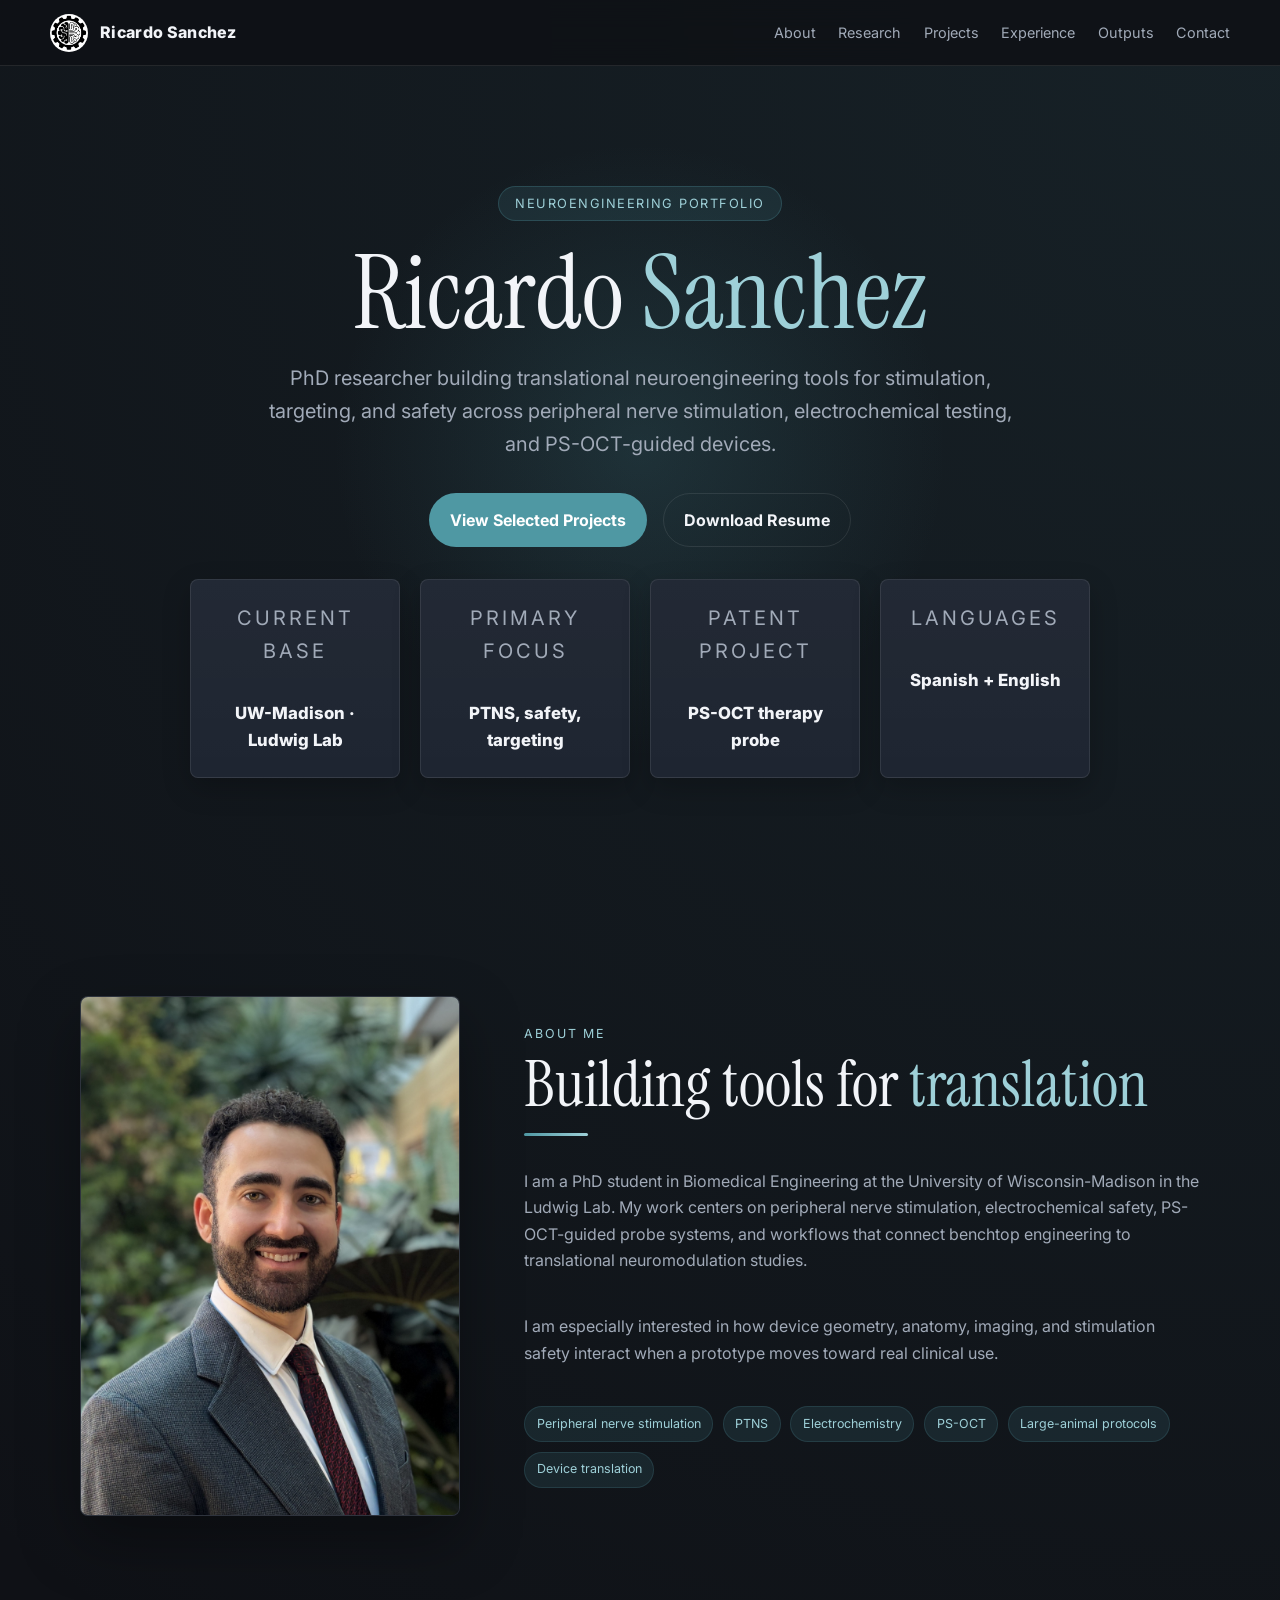
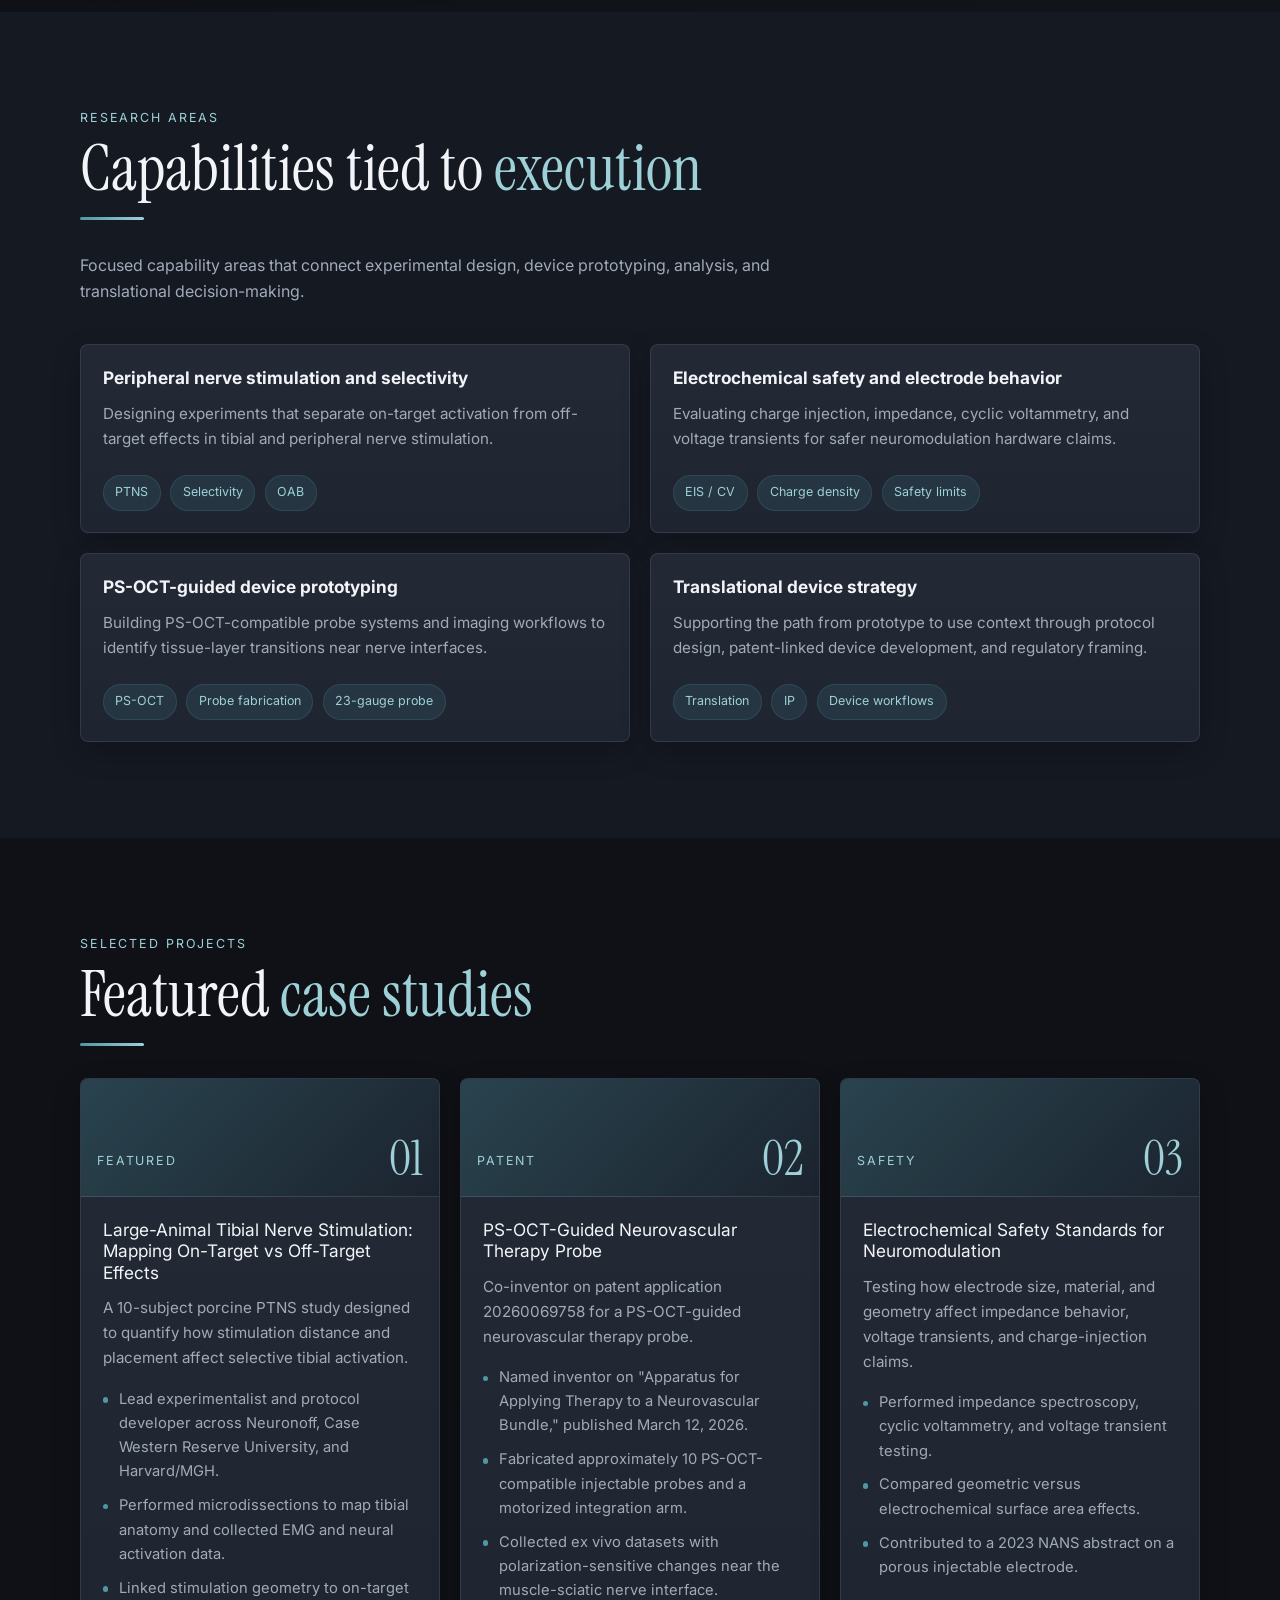
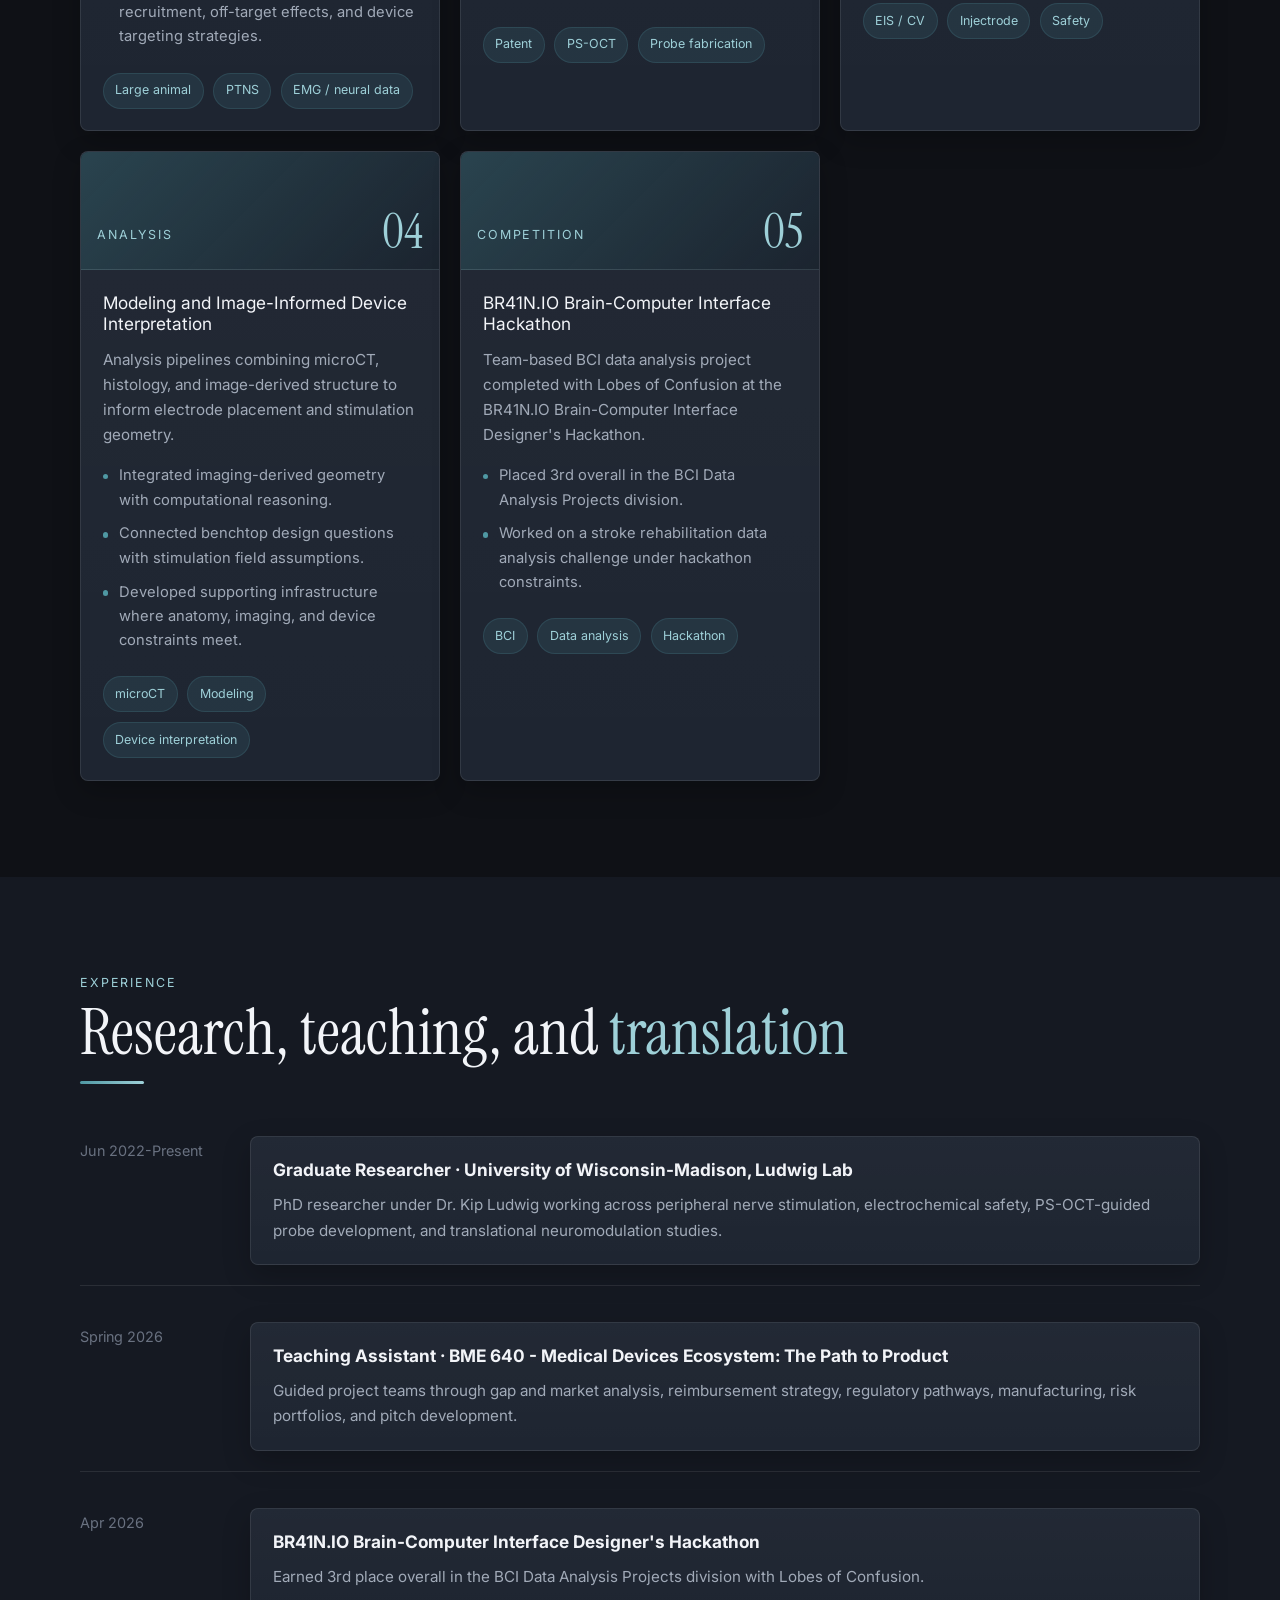
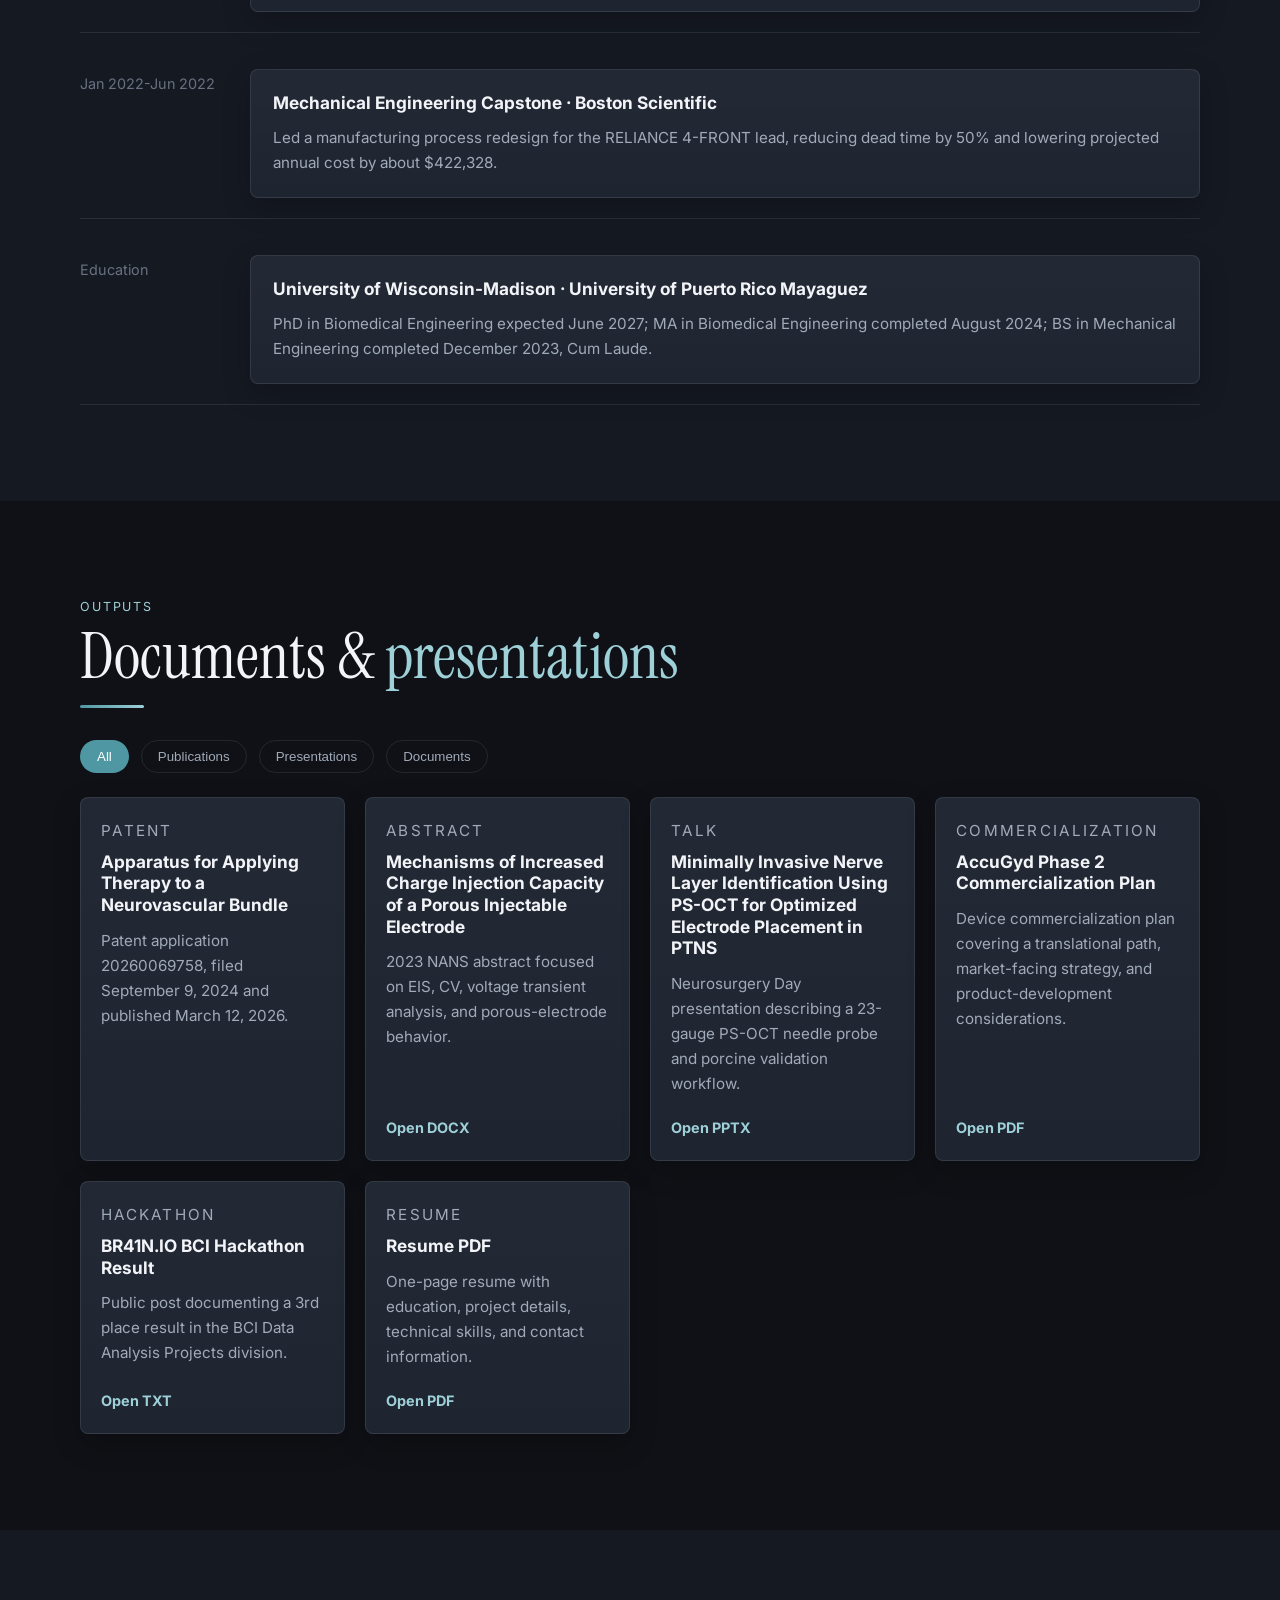
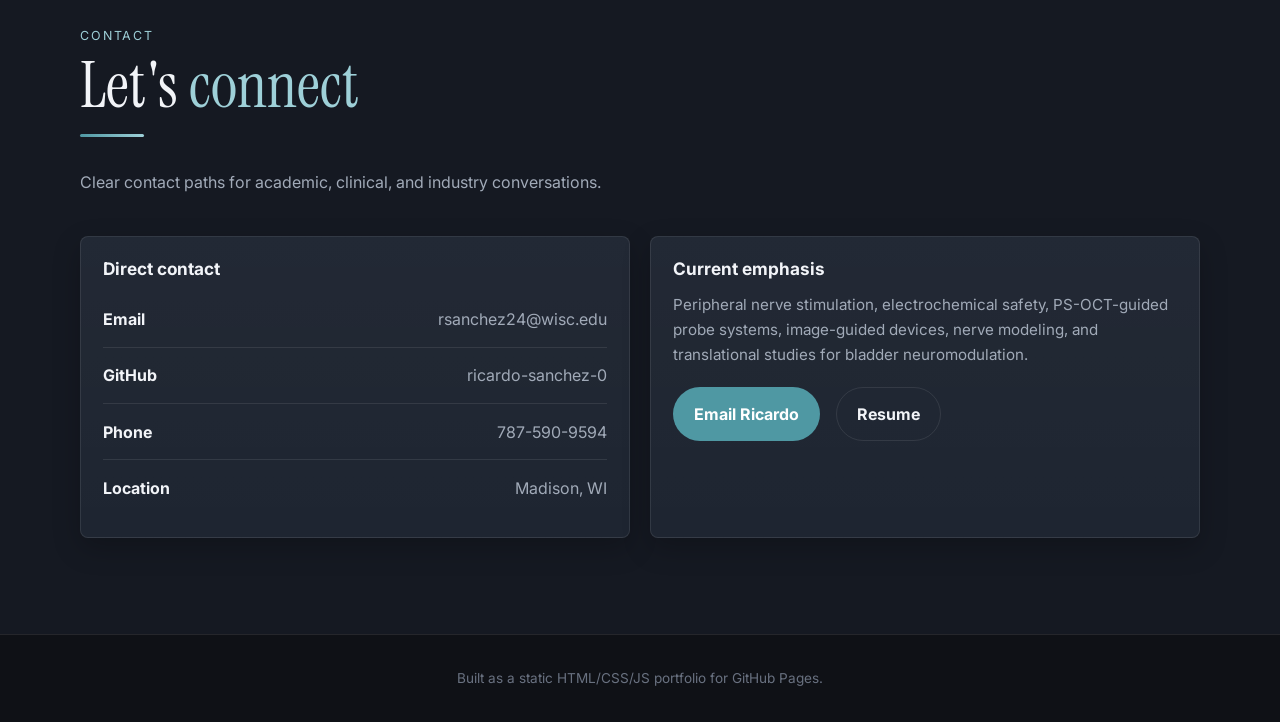
==== commit 34495be0: "commit" ====
--- a/index.html
+++ b/index.html
@@ -1,378 +1,868 @@
 <!DOCTYPE html>
 <html lang="en">
 <head>
-<meta charset="UTF-8"/>
-<meta name="viewport" content="width=device-width, initial-scale=1.0"/>
-<title>My Portfolio</title>
-<style>
-  :root {
-    --bg: #0a0a0f;
-    --bg2: #12121a;
-    --bg3: #1a1a26;
-    --accent: #7c5cfc;
-    --accent2: #a78bfa;
-    --text: #e2e8f0;
-    --muted: #94a3b8;
-    --border: rgba(124,92,252,0.2);
-    --card: #16161f;
-  }
-  *{margin:0;padding:0;box-sizing:border-box;}
-  html{scroll-behavior:smooth;}
-  body{background:var(--bg);color:var(--text);font-family:'Segoe UI',system-ui,sans-serif;line-height:1.6;}
-
-  /* NAV */
-  nav{position:fixed;top:0;width:100%;z-index:100;background:rgba(10,10,15,0.85);backdrop-filter:blur(12px);border-bottom:1px solid var(--border);padding:1rem 2rem;display:flex;justify-content:space-between;align-items:center;}
-  .logo{font-size:1.3rem;font-weight:700;background:linear-gradient(135deg,var(--accent),var(--accent2));-webkit-background-clip:text;-webkit-text-fill-color:transparent;}
-  .nav-links{display:flex;gap:2rem;list-style:none;}
-  .nav-links a{color:var(--muted);text-decoration:none;font-size:.9rem;letter-spacing:.05em;transition:.3s;}
-  .nav-links a:hover{color:var(--accent2);}
-
-  /* HERO */
-  .hero{min-height:100vh;display:flex;align-items:center;justify-content:center;text-align:center;padding:2rem;position:relative;overflow:hidden;}
-  .hero::before{content:'';position:absolute;width:600px;height:600px;background:radial-gradient(circle,rgba(124,92,252,.15),transparent 70%);top:50%;left:50%;transform:translate(-50%,-50%);pointer-events:none;}
-  .hero-inner{max-width:700px;position:relative;}
-  .hero-badge{display:inline-block;padding:.3rem 1rem;border:1px solid var(--border);border-radius:999px;font-size:.8rem;color:var(--accent2);margin-bottom:1.5rem;letter-spacing:.1em;}
-  .hero h1{font-size:clamp(2.5rem,6vw,4.5rem);font-weight:800;line-height:1.1;margin-bottom:1rem;}
-  .hero h1 span{background:linear-gradient(135deg,var(--accent),var(--accent2));-webkit-background-clip:text;-webkit-text-fill-color:transparent;}
-  .hero p{color:var(--muted);font-size:1.1rem;margin-bottom:2rem;}
-  .btn{display:inline-block;padding:.75rem 2rem;border-radius:8px;text-decoration:none;font-weight:600;transition:.3s;cursor:pointer;border:none;font-size:1rem;}
-  .btn-primary{background:linear-gradient(135deg,var(--accent),var(--accent2));color:#fff;}
-  .btn-primary:hover{opacity:.85;transform:translateY(-2px);}
-  .btn-outline{background:transparent;border:1px solid var(--border);color:var(--text);margin-left:1rem;}
-  .btn-outline:hover{border-color:var(--accent2);color:var(--accent2);}
-  .hero-btns{display:flex;gap:1rem;justify-content:center;flex-wrap:wrap;}
-
-  /* SECTIONS */
-  section{padding:6rem 2rem;}
-  .container{max-width:1100px;margin:0 auto;}
-  .section-label{font-size:.8rem;letter-spacing:.15em;color:var(--accent2);text-transform:uppercase;margin-bottom:.5rem;}
-  .section-title{font-size:clamp(1.8rem,4vw,2.5rem);font-weight:700;margin-bottom:1rem;}
-  .section-title span{background:linear-gradient(135deg,var(--accent),var(--accent2));-webkit-background-clip:text;-webkit-text-fill-color:transparent;}
-  .divider{width:60px;height:3px;background:linear-gradient(90deg,var(--accent),var(--accent2));border-radius:99px;margin-bottom:3rem;}
-
-  /* ABOUT */
-  .about-grid{display:grid;grid-template-columns:1fr 1.6fr;gap:4rem;align-items:center;}
-  .about-img-wrap{position:relative;}
-  .about-img{width:100%;border-radius:16px;aspect-ratio:1;object-fit:cover;border:2px solid var(--border);}
-  .about-img-placeholder{width:100%;aspect-ratio:1;border-radius:16px;background:var(--bg3);border:2px dashed var(--border);display:flex;flex-direction:column;align-items:center;justify-content:center;color:var(--muted);font-size:.9rem;gap:.5rem;}
-  .about-img-placeholder svg{opacity:.4;}
-  .skills{display:flex;flex-wrap:wrap;gap:.5rem;margin-top:1.5rem;}
-  .skill-tag{padding:.35rem .85rem;border-radius:999px;font-size:.8rem;border:1px solid var(--border);color:var(--accent2);background:rgba(124,92,252,.05);}
-
-  /* PROJECTS */
-  .projects-grid{display:grid;grid-template-columns:repeat(auto-fill,minmax(320px,1fr));gap:1.5rem;}
-  .project-card{background:var(--card);border:1px solid var(--border);border-radius:14px;overflow:hidden;transition:.3s;cursor:pointer;}
-  .project-card:hover{transform:translateY(-5px);border-color:var(--accent2);box-shadow:0 20px 40px rgba(124,92,252,.15);}
-  .project-img{width:100%;height:200px;object-fit:cover;}
-  .project-img-placeholder{width:100%;height:200px;background:var(--bg3);display:flex;align-items:center;justify-content:center;color:var(--muted);font-size:.85rem;}
-  .project-body{padding:1.25rem;}
-  .project-tags{display:flex;flex-wrap:wrap;gap:.4rem;margin-bottom:.75rem;}
-  .project-tag{font-size:.7rem;padding:.2rem .6rem;border-radius:999px;background:rgba(124,92,252,.1);color:var(--accent2);border:1px solid var(--border);}
-  .project-title{font-size:1.1rem;font-weight:700;margin-bottom:.4rem;}
-  .project-desc{color:var(--muted);font-size:.88rem;line-height:1.6;margin-bottom:1rem;}
-  .project-links{display:flex;gap:.75rem;}
-  .project-links a{font-size:.8rem;color:var(--accent2);text-decoration:none;border:1px solid var(--border);padding:.3rem .75rem;border-radius:6px;transition:.2s;}
-  .project-links a:hover{background:var(--accent);color:#fff;border-color:var(--accent);}
-
-  /* GALLERY */
-  .gallery-section{background:var(--bg2);}
-  .gallery-tabs{display:flex;gap:1rem;margin-bottom:2rem;flex-wrap:wrap;}
-  .tab-btn{padding:.5rem 1.25rem;border-radius:999px;border:1px solid var(--border);background:transparent;color:var(--muted);cursor:pointer;font-size:.85rem;transition:.2s;}
-  .tab-btn.active{background:var(--accent);border-color:var(--accent);color:#fff;}
-  .gallery-grid{display:grid;grid-template-columns:repeat(auto-fill,minmax(260px,1fr));gap:1rem;}
-  .gallery-item{border-radius:10px;overflow:hidden;aspect-ratio:16/10;cursor:pointer;position:relative;background:var(--bg3);border:1px solid var(--border);}
-  .gallery-item img,.gallery-item iframe{width:100%;height:100%;object-fit:cover;transition:.3s;}
-  .gallery-item:hover img{transform:scale(1.05);}
-  .gallery-placeholder{width:100%;height:100%;display:flex;flex-direction:column;align-items:center;justify-content:center;color:var(--muted);font-size:.8rem;gap:.5rem;padding:1rem;text-align:center;}
-  .gallery-overlay{position:absolute;inset:0;background:rgba(0,0,0,.5);opacity:0;display:flex;align-items:center;justify-content:center;transition:.3s;}
-  .gallery-item:hover .gallery-overlay{opacity:1;}
-
-  /* LIGHTBOX */
-  .lightbox{display:none;position:fixed;inset:0;background:rgba(0,0,0,.92);z-index:1000;align-items:center;justify-content:center;}
-  .lightbox.open{display:flex;}
-  .lightbox-content{max-width:90vw;max-height:90vh;border-radius:12px;overflow:hidden;}
-  .lightbox-content img{max-width:90vw;max-height:85vh;object-fit:contain;display:block;}
-  .lightbox-close{position:fixed;top:1.5rem;right:2rem;font-size:2rem;color:#fff;cursor:pointer;z-index:1001;background:none;border:none;line-height:1;}
-  .lightbox-close:hover{color:var(--accent2);}
-
-  /* CONTACT */
-  .contact-inner{max-width:600px;margin:0 auto;text-align:center;}
-  .contact-inner p{color:var(--muted);margin-bottom:2rem;}
-  .contact-links{display:flex;justify-content:center;flex-wrap:wrap;gap:1rem;}
-  .contact-link{display:flex;align-items:center;gap:.5rem;padding:.7rem 1.4rem;border-radius:8px;border:1px solid var(--border);color:var(--text);text-decoration:none;font-size:.9rem;transition:.3s;}
-  .contact-link:hover{border-color:var(--accent2);color:var(--accent2);transform:translateY(-2px);}
-
-  /* FOOTER */
-  footer{text-align:center;padding:2rem;color:var(--muted);font-size:.8rem;border-top:1px solid var(--border);}
-
-  /* RESPONSIVE */
-  @media(max-width:700px){
-    .about-grid{grid-template-columns:1fr;}
-    .nav-links{display:none;}
-  }
-
-  /* ANIMATIONS */
-  .fade-up{opacity:0;transform:translateY(30px);transition:.7s ease;}
-  .fade-up.visible{opacity:1;transform:translateY(0);}
-</style>
+  <meta charset="UTF-8" />
+  <meta name="viewport" content="width=device-width, initial-scale=1.0" />
+  <title>Ricardo Sanchez - Neuroengineering Portfolio</title>
+  <meta
+    name="description"
+    content="Research portfolio for Ricardo Sanchez focused on neuromodulation, peripheral nerve stimulation, electrochemical safety, PS-OCT-guided devices, and translational neuroengineering."
+  />
+  <link rel="icon" type="image/png" href="./assets/Website_Icon_v1.png" />
+  <link rel="apple-touch-icon" href="./assets/Website_Icon_v1.png" />
+  <link rel="preconnect" href="https://fonts.googleapis.com" />
+  <link rel="preconnect" href="https://fonts.gstatic.com" crossorigin />
+  <link
+    href="https://fonts.googleapis.com/css2?family=Instrument+Serif:ital@0;1&family=Inter:wght@400;500;600;700;800&display=swap"
+    rel="stylesheet"
+  />
+  <style>
+    :root {
+      --bg: #0f1116;
+      --bg2: #151922;
+      --bg3: #191f2a;
+      --card: #1e2531;
+      --accent: #4f98a3;
+      --accent2: #9ed0d8;
+      --accent-soft: rgba(79, 152, 163, 0.14);
+      --text: #f2f4f8;
+      --muted: #a1aab8;
+      --faint: #697180;
+      --border: rgba(255, 255, 255, 0.09);
+      --shadow: 0 24px 60px rgba(0, 0, 0, 0.34);
+      --radius: 8px;
+      --font-display: "Instrument Serif", Georgia, serif;
+      --font-body: "Inter", system-ui, sans-serif;
+    }
+
+    * { margin: 0; padding: 0; box-sizing: border-box; }
+    html { scroll-behavior: smooth; }
+    body {
+      background: radial-gradient(circle at top right, rgba(79, 152, 163, 0.12), transparent 28%), var(--bg);
+      color: var(--text);
+      font-family: var(--font-body);
+      line-height: 1.65;
+    }
+    img { display: block; max-width: 100%; }
+    a { color: inherit; text-decoration: none; }
+
+    nav {
+      position: fixed;
+      top: 0;
+      width: 100%;
+      z-index: 100;
+      background: rgba(15, 17, 22, 0.86);
+      backdrop-filter: blur(14px);
+      border-bottom: 1px solid var(--border);
+      padding: 0.85rem 2rem;
+    }
+    .nav-inner {
+      max-width: 1180px;
+      margin: 0 auto;
+      display: flex;
+      justify-content: space-between;
+      align-items: center;
+      gap: 1.5rem;
+    }
+    .logo {
+      display: inline-flex;
+      align-items: center;
+      gap: 0.75rem;
+      font-weight: 800;
+      letter-spacing: 0.02em;
+    }
+    .logo img {
+      width: 38px;
+      height: 38px;
+      border-radius: 50%;
+      object-fit: cover;
+      background: #fff;
+      border: 1px solid var(--border);
+    }
+    .nav-links {
+      display: flex;
+      gap: 1.4rem;
+      list-style: none;
+      align-items: center;
+    }
+    .nav-links a {
+      color: var(--muted);
+      font-size: 0.9rem;
+      transition: color 180ms ease;
+    }
+    .nav-links a:hover { color: var(--accent2); }
+
+    .hero {
+      min-height: 100vh;
+      display: flex;
+      align-items: center;
+      justify-content: center;
+      text-align: center;
+      padding: 8rem 2rem 4rem;
+      position: relative;
+      overflow: hidden;
+    }
+    .hero::before {
+      content: "";
+      position: absolute;
+      width: 620px;
+      height: 620px;
+      background: radial-gradient(circle, rgba(79, 152, 163, 0.18), transparent 70%);
+      top: 50%;
+      left: 50%;
+      transform: translate(-50%, -50%);
+      pointer-events: none;
+    }
+    .hero-inner {
+      max-width: 900px;
+      position: relative;
+    }
+    .hero-badge {
+      display: inline-flex;
+      align-items: center;
+      gap: 0.5rem;
+      padding: 0.35rem 1rem;
+      border: 1px solid rgba(79, 152, 163, 0.28);
+      border-radius: 999px;
+      color: var(--accent2);
+      font-size: 0.8rem;
+      letter-spacing: 0.12em;
+      text-transform: uppercase;
+      margin-bottom: 1.5rem;
+      background: var(--accent-soft);
+    }
+    .hero h1 {
+      font-family: var(--font-display);
+      font-size: clamp(3.4rem, 8vw, 6.8rem);
+      font-weight: 400;
+      line-height: 0.95;
+      margin-bottom: 1.25rem;
+    }
+    .hero h1 span { color: var(--accent2); }
+    .hero p {
+      color: var(--muted);
+      font-size: clamp(1rem, 1.8vw, 1.25rem);
+      max-width: 760px;
+      margin: 0 auto 2rem;
+    }
+    .hero-btns {
+      display: flex;
+      justify-content: center;
+      gap: 1rem;
+      flex-wrap: wrap;
+    }
+    .btn {
+      display: inline-flex;
+      align-items: center;
+      justify-content: center;
+      min-height: 44px;
+      padding: 0.8rem 1.25rem;
+      border-radius: 999px;
+      border: 1px solid var(--border);
+      font-weight: 700;
+      transition: transform 180ms ease, background 180ms ease, border-color 180ms ease;
+    }
+    .btn-primary {
+      background: var(--accent);
+      border-color: transparent;
+      color: white;
+    }
+    .btn-primary:hover {
+      background: #6aaebb;
+      transform: translateY(-2px);
+    }
+    .btn-outline {
+      color: var(--text);
+      background: transparent;
+    }
+    .btn-outline:hover {
+      border-color: var(--accent2);
+      color: var(--accent2);
+      transform: translateY(-2px);
+    }
+
+    section { padding: 6rem 2rem; }
+    .section-alt { background: var(--bg2); }
+    .container {
+      max-width: 1120px;
+      margin: 0 auto;
+    }
+    .section-label {
+      font-size: 0.78rem;
+      letter-spacing: 0.15em;
+      color: var(--accent2);
+      text-transform: uppercase;
+      margin-bottom: 0.5rem;
+    }
+    .section-title {
+      font-family: var(--font-display);
+      font-size: clamp(2.2rem, 5vw, 4rem);
+      font-weight: 400;
+      line-height: 1;
+      margin-bottom: 1rem;
+    }
+    .section-title span { color: var(--accent2); }
+    .section-intro {
+      color: var(--muted);
+      max-width: 760px;
+      margin-bottom: 2.5rem;
+    }
+    .divider {
+      width: 64px;
+      height: 3px;
+      background: linear-gradient(90deg, var(--accent), var(--accent2));
+      border-radius: 999px;
+      margin-bottom: 2rem;
+    }
+
+    .about-grid {
+      display: grid;
+      grid-template-columns: minmax(240px, 0.72fr) 1.28fr;
+      gap: 4rem;
+      align-items: center;
+    }
+    .about-photo {
+      width: 100%;
+      aspect-ratio: 1;
+      object-fit: cover;
+      border-radius: var(--radius);
+      border: 1px solid var(--border);
+      box-shadow: var(--shadow);
+      background: var(--bg3);
+    }
+    .skills, .tag-row {
+      display: flex;
+      flex-wrap: wrap;
+      gap: 0.6rem;
+      margin-top: 1.5rem;
+    }
+    .skill-tag, .project-tag {
+      display: inline-flex;
+      padding: 0.42rem 0.72rem;
+      border-radius: 999px;
+      font-size: 0.78rem;
+      color: var(--accent2);
+      background: var(--accent-soft);
+      border: 1px solid rgba(79, 152, 163, 0.2);
+    }
+
+    .metrics-grid,
+    .research-grid,
+    .projects-grid,
+    .gallery-grid,
+    .contact-grid {
+      display: grid;
+      gap: 1.25rem;
+    }
+    .metrics-grid { grid-template-columns: repeat(4, minmax(0, 1fr)); margin-top: 2rem; }
+    .research-grid, .contact-grid { grid-template-columns: repeat(2, minmax(0, 1fr)); }
+    .projects-grid { grid-template-columns: repeat(auto-fit, minmax(300px, 1fr)); }
+    .gallery-grid { grid-template-columns: repeat(auto-fit, minmax(260px, 1fr)); }
+
+    .card,
+    .project-card,
+    .gallery-item,
+    .metric-card {
+      background: linear-gradient(180deg, rgba(255,255,255,0.02), transparent), var(--card);
+      border: 1px solid var(--border);
+      border-radius: var(--radius);
+      box-shadow: 0 10px 28px rgba(0, 0, 0, 0.22);
+    }
+    .card, .metric-card { padding: 1.35rem; }
+    .metric-card .value {
+      margin-top: 0.35rem;
+      font-size: 1.05rem;
+      font-weight: 800;
+    }
+    .card h3,
+    .project-title,
+    .gallery-item h3 {
+      font-size: 1.08rem;
+      line-height: 1.25;
+      margin-bottom: 0.75rem;
+    }
+    .card p,
+    .project-desc,
+    .gallery-item p {
+      color: var(--muted);
+      font-size: 0.95rem;
+    }
+
+    .project-card {
+      overflow: hidden;
+      transition: transform 180ms ease, border-color 180ms ease, box-shadow 180ms ease;
+    }
+    .project-card:hover {
+      transform: translateY(-5px);
+      border-color: rgba(158, 208, 216, 0.5);
+      box-shadow: 0 20px 46px rgba(79, 152, 163, 0.14);
+    }
+    .project-topper {
+      height: 118px;
+      padding: 1rem;
+      display: flex;
+      align-items: end;
+      justify-content: space-between;
+      background:
+        linear-gradient(135deg, rgba(79, 152, 163, 0.3), rgba(79, 152, 163, 0.04)),
+        var(--bg3);
+      border-bottom: 1px solid var(--border);
+    }
+    .project-index {
+      font-family: var(--font-display);
+      font-size: 3rem;
+      color: var(--accent2);
+      line-height: 0.85;
+    }
+    .project-body { padding: 1.35rem; }
+    .project-points,
+    .experience-points {
+      list-style: none;
+      display: grid;
+      gap: 0.6rem;
+      margin: 1rem 0 0;
+    }
+    .project-points li,
+    .experience-points li {
+      color: var(--muted);
+      font-size: 0.92rem;
+      padding-left: 1rem;
+      position: relative;
+    }
+    .project-points li::before,
+    .experience-points li::before {
+      content: "";
+      position: absolute;
+      left: 0;
+      top: 0.72em;
+      width: 0.35rem;
+      height: 0.35rem;
+      border-radius: 50%;
+      background: var(--accent);
+    }
+
+    .timeline {
+      display: grid;
+      gap: 1rem;
+    }
+    .timeline-item {
+      display: grid;
+      grid-template-columns: 150px minmax(0, 1fr);
+      gap: 1.25rem;
+      align-items: start;
+      padding: 1.25rem 0;
+      border-bottom: 1px solid var(--border);
+    }
+    .timeline-year {
+      color: var(--faint);
+      font-size: 0.9rem;
+      padding-top: 0.2rem;
+    }
+
+    .gallery-tabs {
+      display: flex;
+      gap: 0.75rem;
+      flex-wrap: wrap;
+      margin-bottom: 1.5rem;
+    }
+    .tab-btn {
+      padding: 0.48rem 1rem;
+      border-radius: 999px;
+      border: 1px solid var(--border);
+      background: transparent;
+      color: var(--muted);
+      cursor: pointer;
+      transition: background 180ms ease, color 180ms ease;
+    }
+    .tab-btn.active {
+      background: var(--accent);
+      border-color: transparent;
+      color: white;
+    }
+    .gallery-item {
+      min-height: 230px;
+      display: flex;
+      flex-direction: column;
+      justify-content: space-between;
+      padding: 1.25rem;
+    }
+    .gallery-item[data-hidden="true"] { display: none; }
+    .gallery-link {
+      align-self: start;
+      margin-top: 1.25rem;
+      color: var(--accent2);
+      font-weight: 700;
+      font-size: 0.9rem;
+    }
+
+    .contact-link {
+      display: flex;
+      justify-content: space-between;
+      gap: 1rem;
+      padding: 0.9rem 0;
+      color: var(--muted);
+      border-bottom: 1px solid var(--border);
+    }
+    .contact-link:last-child { border-bottom: 0; }
+    .contact-link strong { color: var(--text); }
+    footer {
+      text-align: center;
+      padding: 2rem;
+      color: var(--faint);
+      font-size: 0.85rem;
+      border-top: 1px solid var(--border);
+    }
+
+    .fade-up {
+      opacity: 0;
+      transform: translateY(24px);
+      transition: opacity 700ms ease, transform 700ms ease;
+    }
+    .fade-up.visible {
+      opacity: 1;
+      transform: translateY(0);
+    }
+
+    @media (max-width: 860px) {
+      .nav-links { display: none; }
+      .about-grid,
+      .metrics-grid,
+      .research-grid,
+      .contact-grid,
+      .timeline-item {
+        grid-template-columns: 1fr;
+      }
+      .hero { min-height: auto; padding-top: 8rem; }
+      section { padding: 4.5rem 1.25rem; }
+    }
+
+    @media (prefers-reduced-motion: reduce) {
+      html { scroll-behavior: auto; }
+      .fade-up { opacity: 1; transform: none; transition: none; }
+    }
+  </style>
 </head>
 <body>
-
-<!-- NAV -->
-<nav>
-  <div class="logo">YourName</div>
-  <ul class="nav-links">
-    <li><a href="#about">About</a></li>
-    <li><a href="#projects">Projects</a></li>
-    <li><a href="#gallery">Gallery</a></li>
-    <li><a href="#contact">Contact</a></li>
-  </ul>
-</nav>
-
-<!-- HERO -->
-<section class="hero" id="home">
-  <div class="hero-inner fade-up">
-    <div class="hero-badge">✦ Available for Work</div>
-    <h1>Hi, I'm <span>Your Name</span></h1>
-    <p>A passionate developer & creator building things that matter. Turning ideas into reality through code and creativity.</p>
-    <div class="hero-btns">
-      <a href="#projects" class="btn btn-primary">View My Work</a>
-      <a href="#contact" class="btn btn-outline">Get In Touch</a>
+  <nav>
+    <div class="nav-inner">
+      <a class="logo" href="#home" aria-label="Ricardo Sanchez home">
+        <img src="./assets/Website_Icon_v1.png" alt="" width="38" height="38" />
+        <span>Ricardo Sanchez</span>
+      </a>
+      <ul class="nav-links">
+        <li><a href="#about">About</a></li>
+        <li><a href="#research">Research</a></li>
+        <li><a href="#projects">Projects</a></li>
+        <li><a href="#experience">Experience</a></li>
+        <li><a href="#gallery">Outputs</a></li>
+        <li><a href="#contact">Contact</a></li>
+      </ul>
     </div>
-  </div>
-</section>
-
-<!-- ABOUT -->
-<section id="about">
-  <div class="container">
-    <div class="about-grid fade-up">
-      <div class="about-img-wrap">
-        <!-- Replace src with your photo path e.g. src="assets/photo.jpg" -->
-        <div class="about-img-placeholder">
-          <svg width="48" height="48" fill="none" stroke="currentColor" stroke-width="1.5" viewBox="0 0 24 24"><circle cx="12" cy="8" r="4"/><path d="M4 20c0-4 3.6-7 8-7s8 3 8 7"/></svg>
-          <span>Add your photo here</span>
-          <span style="font-size:.75rem;opacity:.6;">Replace with &lt;img src="photo.jpg"&gt;</span>
-        </div>
-      </div>
-      <div>
-        <p class="section-label">About Me</p>
-        <h2 class="section-title">Who I <span>Am</span></h2>
+  </nav>
+
+  <section class="hero" id="home">
+    <div class="hero-inner fade-up">
+      <div class="hero-badge">Neuroengineering Portfolio</div>
+      <h1>Ricardo <span>Sanchez</span></h1>
+      <p>
+        PhD researcher building translational neuroengineering tools for stimulation, targeting, and safety across peripheral nerve stimulation, electrochemical testing, and PS-OCT-guided devices.
+      </p>
+      <div class="hero-btns">
+        <a href="#projects" class="btn btn-primary">View Selected Projects</a>
+        <a href="./20260129_Resume.pdf" class="btn btn-outline" target="_blank" rel="noopener noreferrer">Download Resume</a>
+      </div>
+
+      <div class="metrics-grid">
+        <div class="metric-card">
+          <p class="section-label">Current base</p>
+          <div class="value">UW-Madison · Ludwig Lab</div>
+        </div>
+        <div class="metric-card">
+          <p class="section-label">Primary focus</p>
+          <div class="value">PTNS, safety, targeting</div>
+        </div>
+        <div class="metric-card">
+          <p class="section-label">Patent project</p>
+          <div class="value">PS-OCT therapy probe</div>
+        </div>
+        <div class="metric-card">
+          <p class="section-label">Languages</p>
+          <div class="value">Spanish + English</div>
+        </div>
+      </div>
+    </div>
+  </section>
+
+  <section id="about">
+    <div class="container">
+      <div class="about-grid fade-up">
+        <div>
+          <img
+            class="about-photo"
+            src="./assets/profile.jpg"
+            alt="Portrait of Ricardo Sanchez"
+            width="520"
+            height="520"
+            loading="eager"
+            decoding="async"
+          />
+        </div>
+        <div>
+          <p class="section-label">About Me</p>
+          <h2 class="section-title">Building tools for <span>translation</span></h2>
+          <div class="divider"></div>
+          <p class="section-intro">
+            I am a PhD student in Biomedical Engineering at the University of Wisconsin-Madison in the Ludwig Lab. My work centers on peripheral nerve stimulation, electrochemical safety, PS-OCT-guided probe systems, and workflows that connect benchtop engineering to translational neuromodulation studies.
+          </p>
+          <p class="section-intro">
+            I am especially interested in how device geometry, anatomy, imaging, and stimulation safety interact when a prototype moves toward real clinical use.
+          </p>
+          <div class="skills">
+            <span class="skill-tag">Peripheral nerve stimulation</span>
+            <span class="skill-tag">PTNS</span>
+            <span class="skill-tag">Electrochemistry</span>
+            <span class="skill-tag">PS-OCT</span>
+            <span class="skill-tag">Large-animal protocols</span>
+            <span class="skill-tag">Device translation</span>
+          </div>
+        </div>
+      </div>
+    </div>
+  </section>
+
+  <section id="research" class="section-alt">
+    <div class="container">
+      <div class="fade-up">
+        <p class="section-label">Research Areas</p>
+        <h2 class="section-title">Capabilities tied to <span>execution</span></h2>
         <div class="divider"></div>
-        <p style="color:var(--muted);margin-bottom:1rem;">
-          Write a short bio about yourself here. What do you do, what are you passionate about, what have you studied or worked on? Keep it genuine and conversational.
+        <p class="section-intro">
+          Focused capability areas that connect experimental design, device prototyping, analysis, and translational decision-making.
         </p>
-        <p style="color:var(--muted);margin-bottom:1.5rem;">
-          Add a second paragraph about your background, goals, or what makes you unique as a candidate or collaborator.
-        </p>
-        <div class="skills">
-          <span class="skill-tag">JavaScript</span>
-          <span class="skill-tag">Python</span>
-          <span class="skill-tag">React</span>
-          <span class="skill-tag">Node.js</span>
-          <span class="skill-tag">Add Your Skills</span>
-        </div>
+      </div>
+
+      <div class="research-grid">
+        <article class="card fade-up">
+          <h3>Peripheral nerve stimulation and selectivity</h3>
+          <p>Designing experiments that separate on-target activation from off-target effects in tibial and peripheral nerve stimulation.</p>
+          <div class="tag-row">
+            <span class="project-tag">PTNS</span>
+            <span class="project-tag">Selectivity</span>
+            <span class="project-tag">OAB</span>
+          </div>
+        </article>
+        <article class="card fade-up">
+          <h3>Electrochemical safety and electrode behavior</h3>
+          <p>Evaluating charge injection, impedance, cyclic voltammetry, and voltage transients for safer neuromodulation hardware claims.</p>
+          <div class="tag-row">
+            <span class="project-tag">EIS / CV</span>
+            <span class="project-tag">Charge density</span>
+            <span class="project-tag">Safety limits</span>
+          </div>
+        </article>
+        <article class="card fade-up">
+          <h3>PS-OCT-guided device prototyping</h3>
+          <p>Building PS-OCT-compatible probe systems and imaging workflows to identify tissue-layer transitions near nerve interfaces.</p>
+          <div class="tag-row">
+            <span class="project-tag">PS-OCT</span>
+            <span class="project-tag">Probe fabrication</span>
+            <span class="project-tag">23-gauge probe</span>
+          </div>
+        </article>
+        <article class="card fade-up">
+          <h3>Translational device strategy</h3>
+          <p>Supporting the path from prototype to use context through protocol design, patent-linked device development, and regulatory framing.</p>
+          <div class="tag-row">
+            <span class="project-tag">Translation</span>
+            <span class="project-tag">IP</span>
+            <span class="project-tag">Device workflows</span>
+          </div>
+        </article>
       </div>
     </div>
-  </div>
-</section>
-
-<!-- PROJECTS -->
-<section id="projects" style="background:var(--bg2);">
-  <div class="container">
-    <div class="fade-up">
-      <p class="section-label">My Work</p>
-      <h2 class="section-title">Featured <span>Projects</span></h2>
-      <div class="divider"></div>
+  </section>
+
+  <section id="projects">
+    <div class="container">
+      <div class="fade-up">
+        <p class="section-label">Selected Projects</p>
+        <h2 class="section-title">Featured <span>case studies</span></h2>
+        <div class="divider"></div>
+      </div>
+
+      <div class="projects-grid">
+        <article class="project-card fade-up">
+          <div class="project-topper">
+            <span class="section-label">Featured</span>
+            <span class="project-index">01</span>
+          </div>
+          <div class="project-body">
+            <div class="project-title">Large-Animal Tibial Nerve Stimulation: Mapping On-Target vs Off-Target Effects</div>
+            <p class="project-desc">A 10-subject porcine PTNS study designed to quantify how stimulation distance and placement affect selective tibial activation.</p>
+            <ul class="project-points">
+              <li>Lead experimentalist and protocol developer across Neuronoff, Case Western Reserve University, and Harvard/MGH.</li>
+              <li>Performed microdissections to map tibial anatomy and collected EMG and neural activation data.</li>
+              <li>Linked stimulation geometry to on-target recruitment, off-target effects, and device targeting strategies.</li>
+            </ul>
+            <div class="tag-row">
+              <span class="project-tag">Large animal</span>
+              <span class="project-tag">PTNS</span>
+              <span class="project-tag">EMG / neural data</span>
+            </div>
+          </div>
+        </article>
+
+        <article class="project-card fade-up">
+          <div class="project-topper">
+            <span class="section-label">Patent</span>
+            <span class="project-index">02</span>
+          </div>
+          <div class="project-body">
+            <div class="project-title">PS-OCT-Guided Neurovascular Therapy Probe</div>
+            <p class="project-desc">Co-inventor on patent application 20260069758 for a PS-OCT-guided neurovascular therapy probe.</p>
+            <ul class="project-points">
+              <li>Named inventor on "Apparatus for Applying Therapy to a Neurovascular Bundle," published March 12, 2026.</li>
+              <li>Fabricated approximately 10 PS-OCT-compatible injectable probes and a motorized integration arm.</li>
+              <li>Collected ex vivo datasets with polarization-sensitive changes near the muscle-sciatic nerve interface.</li>
+            </ul>
+            <div class="tag-row">
+              <span class="project-tag">Patent</span>
+              <span class="project-tag">PS-OCT</span>
+              <span class="project-tag">Probe fabrication</span>
+            </div>
+          </div>
+        </article>
+
+        <article class="project-card fade-up">
+          <div class="project-topper">
+            <span class="section-label">Safety</span>
+            <span class="project-index">03</span>
+          </div>
+          <div class="project-body">
+            <div class="project-title">Electrochemical Safety Standards for Neuromodulation</div>
+            <p class="project-desc">Testing how electrode size, material, and geometry affect impedance behavior, voltage transients, and charge-injection claims.</p>
+            <ul class="project-points">
+              <li>Performed impedance spectroscopy, cyclic voltammetry, and voltage transient testing.</li>
+              <li>Compared geometric versus electrochemical surface area effects.</li>
+              <li>Contributed to a 2023 NANS abstract on a porous injectable electrode.</li>
+            </ul>
+            <div class="tag-row">
+              <span class="project-tag">EIS / CV</span>
+              <span class="project-tag">Injectrode</span>
+              <span class="project-tag">Safety</span>
+            </div>
+          </div>
+        </article>
+
+        <article class="project-card fade-up">
+          <div class="project-topper">
+            <span class="section-label">Analysis</span>
+            <span class="project-index">04</span>
+          </div>
+          <div class="project-body">
+            <div class="project-title">Modeling and Image-Informed Device Interpretation</div>
+            <p class="project-desc">Analysis pipelines combining microCT, histology, and image-derived structure to inform electrode placement and stimulation geometry.</p>
+            <ul class="project-points">
+              <li>Integrated imaging-derived geometry with computational reasoning.</li>
+              <li>Connected benchtop design questions with stimulation field assumptions.</li>
+              <li>Developed supporting infrastructure where anatomy, imaging, and device constraints meet.</li>
+            </ul>
+            <div class="tag-row">
+              <span class="project-tag">microCT</span>
+              <span class="project-tag">Modeling</span>
+              <span class="project-tag">Device interpretation</span>
+            </div>
+          </div>
+        </article>
+
+        <article class="project-card fade-up">
+          <div class="project-topper">
+            <span class="section-label">Competition</span>
+            <span class="project-index">05</span>
+          </div>
+          <div class="project-body">
+            <div class="project-title">BR41N.IO Brain-Computer Interface Hackathon</div>
+            <p class="project-desc">Team-based BCI data analysis project completed with Lobes of Confusion at the BR41N.IO Brain-Computer Interface Designer's Hackathon.</p>
+            <ul class="project-points">
+              <li>Placed 3rd overall in the BCI Data Analysis Projects division.</li>
+              <li>Worked on a stroke rehabilitation data analysis challenge under hackathon constraints.</li>
+            </ul>
+            <div class="tag-row">
+              <span class="project-tag">BCI</span>
+              <span class="project-tag">Data analysis</span>
+              <span class="project-tag">Hackathon</span>
+            </div>
+          </div>
+        </article>
+      </div>
     </div>
-    <div class="projects-grid">
-
-      <!-- PROJECT CARD 1 -->
-      <div class="project-card fade-up">
-        <!-- Replace with: <img class="project-img" src="assets/project1.jpg" alt="Project 1"> -->
-        <div class="project-img-placeholder">📁 Add project screenshot</div>
-        <div class="project-body">
-          <div class="project-tags">
-            <span class="project-tag">React</span>
-            <span class="project-tag">Node.js</span>
-          </div>
-          <div class="project-title">Project Title One</div>
-          <p class="project-desc">Describe what this project does, the problem it solves, and what you built. Keep it concise but informative.</p>
-          <div class="project-links">
-            <a href="https://github.com/yourusername/project" target="_blank">GitHub</a>
-            <a href="#" target="_blank">Live Demo</a>
-          </div>
-        </div>
-      </div>
-
-      <!-- PROJECT CARD 2 -->
-      <div class="project-card fade-up">
-        <div class="project-img-placeholder">📁 Add project screenshot</div>
-        <div class="project-body">
-          <div class="project-tags">
-            <span class="project-tag">Python</span>
-            <span class="project-tag">ML</span>
-          </div>
-          <div class="project-title">Project Title Two</div>
-          <p class="project-desc">Describe what this project does, the problem it solves, and what you built. Keep it concise but informative.</p>
-          <div class="project-links">
-            <a href="https://github.com/yourusername/project" target="_blank">GitHub</a>
-            <a href="#" target="_blank">Live Demo</a>
-          </div>
-        </div>
-      </div>
-
-      <!-- PROJECT CARD 3 -->
-      <div class="project-card fade-up">
-        <div class="project-img-placeholder">📁 Add project screenshot</div>
-        <div class="project-body">
-          <div class="project-tags">
-            <span class="project-tag">HTML/CSS</span>
-            <span class="project-tag">JS</span>
-          </div>
-          <div class="project-title">Project Title Three</div>
-          <p class="project-desc">Describe what this project does, the problem it solves, and what you built. Keep it concise but informative.</p>
-          <div class="project-links">
-            <a href="https://github.com/yourusername/project" target="_blank">GitHub</a>
-            <a href="#" target="_blank">Live Demo</a>
-          </div>
-        </div>
-      </div>
-
+  </section>
+
+  <section id="experience" class="section-alt">
+    <div class="container">
+      <div class="fade-up">
+        <p class="section-label">Experience</p>
+        <h2 class="section-title">Research, teaching, and <span>translation</span></h2>
+        <div class="divider"></div>
+      </div>
+
+      <div class="timeline fade-up">
+        <div class="timeline-item">
+          <div class="timeline-year">Jun 2022-Present</div>
+          <div class="card">
+            <h3>Graduate Researcher · University of Wisconsin-Madison, Ludwig Lab</h3>
+            <p>PhD researcher under Dr. Kip Ludwig working across peripheral nerve stimulation, electrochemical safety, PS-OCT-guided probe development, and translational neuromodulation studies.</p>
+          </div>
+        </div>
+        <div class="timeline-item">
+          <div class="timeline-year">Spring 2026</div>
+          <div class="card">
+            <h3>Teaching Assistant · BME 640 - Medical Devices Ecosystem: The Path to Product</h3>
+            <p>Guided project teams through gap and market analysis, reimbursement strategy, regulatory pathways, manufacturing, risk portfolios, and pitch development.</p>
+          </div>
+        </div>
+        <div class="timeline-item">
+          <div class="timeline-year">Apr 2026</div>
+          <div class="card">
+            <h3>BR41N.IO Brain-Computer Interface Designer's Hackathon</h3>
+            <p>Earned 3rd place overall in the BCI Data Analysis Projects division with Lobes of Confusion.</p>
+          </div>
+        </div>
+        <div class="timeline-item">
+          <div class="timeline-year">Jan 2022-Jun 2022</div>
+          <div class="card">
+            <h3>Mechanical Engineering Capstone · Boston Scientific</h3>
+            <p>Led a manufacturing process redesign for the RELIANCE 4-FRONT lead, reducing dead time by 50% and lowering projected annual cost by about $422,328.</p>
+          </div>
+        </div>
+        <div class="timeline-item">
+          <div class="timeline-year">Education</div>
+          <div class="card">
+            <h3>University of Wisconsin-Madison · University of Puerto Rico Mayaguez</h3>
+            <p>PhD in Biomedical Engineering expected June 2027; MA in Biomedical Engineering completed August 2024; BS in Mechanical Engineering completed December 2023, Cum Laude.</p>
+          </div>
+        </div>
+      </div>
     </div>
-  </div>
-</section>
-
-<!-- GALLERY -->
-<section id="gallery" class="gallery-section">
-  <div class="container">
-    <div class="fade-up">
-      <p class="section-label">Media</p>
-      <h2 class="section-title">Photos & <span>Videos</span></h2>
-      <div class="divider"></div>
-      <div class="gallery-tabs">
-        <button class="tab-btn active" onclick="filterGallery('all', this)">All</button>
-        <button class="tab-btn" onclick="filterGallery('photo', this)">Photos</button>
-        <button class="tab-btn" onclick="filterGallery('video', this)">Videos</button>
+  </section>
+
+  <section id="gallery">
+    <div class="container">
+      <div class="fade-up">
+        <p class="section-label">Outputs</p>
+        <h2 class="section-title">Documents & <span>presentations</span></h2>
+        <div class="divider"></div>
+        <div class="gallery-tabs">
+          <button class="tab-btn active" type="button" onclick="filterGallery('all', this)">All</button>
+          <button class="tab-btn" type="button" onclick="filterGallery('publication', this)">Publications</button>
+          <button class="tab-btn" type="button" onclick="filterGallery('presentation', this)">Presentations</button>
+          <button class="tab-btn" type="button" onclick="filterGallery('document', this)">Documents</button>
+        </div>
+      </div>
+
+      <div class="gallery-grid fade-up">
+        <article class="gallery-item" data-type="publication">
+          <div>
+            <p class="section-label">Patent</p>
+            <h3>Apparatus for Applying Therapy to a Neurovascular Bundle</h3>
+            <p>Patent application 20260069758, filed September 9, 2024 and published March 12, 2026.</p>
+          </div>
+        </article>
+        <article class="gallery-item" data-type="publication">
+          <div>
+            <p class="section-label">Abstract</p>
+            <h3>Mechanisms of Increased Charge Injection Capacity of a Porous Injectable Electrode</h3>
+            <p>2023 NANS abstract focused on EIS, CV, voltage transient analysis, and porous-electrode behavior.</p>
+          </div>
+          <a class="gallery-link" href="./assets/2023%20NANS%20Abstract%20-%20Electrochemistry%20neurostimulator_JKTedits.docx" target="_blank" rel="noopener noreferrer">Open DOCX</a>
+        </article>
+        <article class="gallery-item" data-type="presentation">
+          <div>
+            <p class="section-label">Talk</p>
+            <h3>Minimally Invasive Nerve Layer Identification Using PS-OCT for Optimized Electrode Placement in PTNS</h3>
+            <p>Neurosurgery Day presentation describing a 23-gauge PS-OCT needle probe and porcine validation workflow.</p>
+          </div>
+          <a class="gallery-link" href="./assets/2024_10_11_NeurosurgeryDay.pptx" target="_blank" rel="noopener noreferrer">Open PPTX</a>
+        </article>
+        <article class="gallery-item" data-type="document">
+          <div>
+            <p class="section-label">Commercialization</p>
+            <h3>AccuGyd Phase 2 Commercialization Plan</h3>
+            <p>Device commercialization plan covering a translational path, market-facing strategy, and product-development considerations.</p>
+          </div>
+          <a class="gallery-link" href="./assets/AccuGyd%20phase%202%20commercialization%20plan_1071210933.pdf" target="_blank" rel="noopener noreferrer">Open PDF</a>
+        </article>
+        <article class="gallery-item" data-type="document">
+          <div>
+            <p class="section-label">Hackathon</p>
+            <h3>BR41N.IO BCI Hackathon Result</h3>
+            <p>Public post documenting a 3rd place result in the BCI Data Analysis Projects division.</p>
+          </div>
+          <a class="gallery-link" href="./assets/Hackathon%20Post.txt" target="_blank" rel="noopener noreferrer">Open TXT</a>
+        </article>
+        <article class="gallery-item" data-type="document">
+          <div>
+            <p class="section-label">Resume</p>
+            <h3>Resume PDF</h3>
+            <p>One-page resume with education, project details, technical skills, and contact information.</p>
+          </div>
+          <a class="gallery-link" href="./20260129_Resume.pdf" target="_blank" rel="noopener noreferrer">Open PDF</a>
+        </article>
       </div>
     </div>
-    <div class="gallery-grid fade-up">
-
-      <!-- PHOTO ITEMS — replace with: <img src="assets/photo.jpg" alt="desc"> -->
-      <div class="gallery-item" data-type="photo" onclick="openLightbox('assets/photo1.jpg')">
-        <div class="gallery-placeholder">
-          🖼️<br>Add photo<br><span style="font-size:.7rem;opacity:.6;">src="assets/photo1.jpg"</span>
-        </div>
-        <div class="gallery-overlay"><span style="color:#fff;font-size:1.5rem;">🔍</span></div>
-      </div>
-
-      <div class="gallery-item" data-type="photo" onclick="openLightbox('assets/photo2.jpg')">
-        <div class="gallery-placeholder">
-          🖼️<br>Add photo<br><span style="font-size:.7rem;opacity:.6;">src="assets/photo2.jpg"</span>
-        </div>
-        <div class="gallery-overlay"><span style="color:#fff;font-size:1.5rem;">🔍</span></div>
-      </div>
-
-      <!-- VIDEO ITEM — embed YouTube or Vimeo -->
-      <div class="gallery-item" data-type="video" style="cursor:default;">
-        <div class="gallery-placeholder">
-          🎬<br>Embed video<br>
-          <span style="font-size:.7rem;opacity:.6;margin-top:.25rem;">
-            Replace with YouTube iframe:<br>
-            &lt;iframe src="https://www.youtube.com/embed/VIDEO_ID"&gt;&lt;/iframe&gt;
-          </span>
-        </div>
-      </div>
-
-      <div class="gallery-item" data-type="photo" onclick="openLightbox('assets/photo3.jpg')">
-        <div class="gallery-placeholder">
-          🖼️<br>Add photo<br><span style="font-size:.7rem;opacity:.6;">src="assets/photo3.jpg"</span>
-        </div>
-        <div class="gallery-overlay"><span style="color:#fff;font-size:1.5rem;">🔍</span></div>
-      </div>
-
-      <div class="gallery-item" data-type="video" style="cursor:default;">
-        <div class="gallery-placeholder">
-          🎬<br>Embed video<br>
-          <span style="font-size:.7rem;opacity:.6;margin-top:.25rem;">
-            &lt;iframe src="https://www.youtube.com/embed/VIDEO_ID"&gt;&lt;/iframe&gt;
-          </span>
-        </div>
-      </div>
-
-      <div class="gallery-item" data-type="photo" onclick="openLightbox('assets/photo4.jpg')">
-        <div class="gallery-placeholder">
-          🖼️<br>Add photo<br><span style="font-size:.7rem;opacity:.6;">src="assets/photo4.jpg"</span>
-        </div>
-        <div class="gallery-overlay"><span style="color:#fff;font-size:1.5rem;">🔍</span></div>
-      </div>
-
+  </section>
+
+  <section id="contact" class="section-alt">
+    <div class="container">
+      <div class="fade-up">
+        <p class="section-label">Contact</p>
+        <h2 class="section-title">Let's <span>connect</span></h2>
+        <div class="divider"></div>
+        <p class="section-intro">Clear contact paths for academic, clinical, and industry conversations.</p>
+      </div>
+
+      <div class="contact-grid fade-up">
+        <div class="card">
+          <h3>Direct contact</h3>
+          <a class="contact-link" href="mailto:rsanchez24@wisc.edu"><strong>Email</strong><span>rsanchez24@wisc.edu</span></a>
+          <a class="contact-link" href="https://github.com/ricardo-sanchez-0" target="_blank" rel="noopener noreferrer"><strong>GitHub</strong><span>ricardo-sanchez-0</span></a>
+          <div class="contact-link"><strong>Phone</strong><span>787-590-9594</span></div>
+          <div class="contact-link"><strong>Location</strong><span>Madison, WI</span></div>
+        </div>
+        <div class="card">
+          <h3>Current emphasis</h3>
+          <p>Peripheral nerve stimulation, electrochemical safety, PS-OCT-guided probe systems, image-guided devices, nerve modeling, and translational studies for bladder neuromodulation.</p>
+          <div class="hero-btns" style="justify-content:flex-start;margin-top:1.25rem;">
+            <a class="btn btn-primary" href="mailto:rsanchez24@wisc.edu">Email Ricardo</a>
+            <a class="btn btn-outline" href="./20260129_Resume.pdf" target="_blank" rel="noopener noreferrer">Resume</a>
+          </div>
+        </div>
+      </div>
     </div>
-  </div>
-</section>
-
-<!-- CONTACT -->
-<section id="contact">
-  <div class="container">
-    <div class="contact-inner fade-up">
-      <p class="section-label">Contact</p>
-      <h2 class="section-title">Let's <span>Connect</span></h2>
-      <div class="divider" style="margin:0 auto 1.5rem;"></div>
-      <p>I'm always open to new opportunities, collaborations, or just a good conversation. Reach out through any of the links below.</p>
-      <div class="contact-links">
-        <a class="contact-link" href="mailto:your@email.com">
-          <svg width="18" height="18" fill="none" stroke="currentColor" stroke-width="2" viewBox="0 0 24 24"><rect x="2" y="4" width="20" height="16" rx="2"/><path d="m2 7 10 7 10-7"/></svg>
-          your@email.com
-        </a>
-        <a class="contact-link" href="https://github.com/yourusername" target="_blank">
-          <svg width="18" height="18" fill="currentColor" viewBox="0 0 24 24"><path d="M12 2C6.477 2 2 6.484 2 12.017c0 4.425 2.865 8.18 6.839 9.504.5.092.682-.217.682-.483 0-.237-.008-.868-.013-1.703-2.782.605-3.369-1.343-3.369-1.343-.454-1.158-1.11-1.466-1.11-1.466-.908-.62.069-.608.069-.608 1.003.07 1.531 1.032 1.531 1.032.892 1.53 2.341 1.088 2.91.832.092-.647.35-1.088.636-1.338-2.22-.253-4.555-1.113-4.555-4.951 0-1.093.39-1.988 1.029-2.688-.103-.253-.446-1.272.098-2.65 0 0 .84-.27 2.75 1.026A9.564 9.564 0 0 1 12 6.844a9.59 9.59 0 0 1 2.504.337c1.909-1.296 2.747-1.027 2.747-1.027.546 1.379.202 2.398.1 2.651.64.7 1.028 1.595 1.028 2.688 0 3.848-2.339 4.695-4.566 4.943.359.309.678.92.678 1.855 0 1.338-.012 2.419-.012 2.747 0 .268.18.58.688.482A10.02 10.02 0 0 0 22 12.017C22 6.484 17.522 2 12 2z"/></svg>
-          GitHub
-        </a>
-        <a class="contact-link" href="https://linkedin.com/in/yourusername" target="_blank">
-          <svg width="18" height="18" fill="currentColor" viewBox="0 0 24 24"><path d="M16 8a6 6 0 0 1 6 6v7h-4v-7a2 2 0 0 0-2-2 2 2 0 0 0-2 2v7h-4v-7a6 6 0 0 1 6-6zM2 9h4v12H2z"/><circle cx="4" cy="4" r="2"/></svg>
-          LinkedIn
-        </a>
-      </div>
-    </div>
-  </div>
-</section>
-
-<footer>
-  <p>Built by <strong>Your Name</strong> · Hosted on GitHub Pages</p>
-</footer>
-
-<!-- LIGHTBOX -->
-<div class="lightbox" id="lightbox" onclick="closeLightbox()">
-  <button class="lightbox-close" onclick="closeLightbox()">✕</button>
-  <div class="lightbox-content" onclick="event.stopPropagation()">
-    <img id="lightbox-img" src="" alt=""/>
-  </div>
-</div>
-
-<script>
-  // Scroll animations
-  const obs = new IntersectionObserver(els => {
-    els.forEach(el => { if(el.isIntersecting) el.target.classList.add('visible'); });
-  }, {threshold:.1});
-  document.querySelectorAll('.fade-up').forEach(el => obs.observe(el));
-
-  // Gallery filter
-  function filterGallery(type, btn) {
-    document.querySelectorAll('.tab-btn').forEach(b => b.classList.remove('active'));
-    btn.classList.add('active');
-    document.querySelectorAll('.gallery-item').forEach(item => {
-      item.style.display = (type === 'all' || item.dataset.type === type) ? '' : 'none';
-    });
-  }
-
-  // Lightbox
-  function openLightbox(src) {
-    document.getElementById('lightbox-img').src = src;
-    document.getElementById('lightbox').classList.add('open');
-  }
-  function closeLightbox() {
-    document.getElementById('lightbox').classList.remove('open');
-  }
-  document.addEventListener('keydown', e => { if(e.key==='Escape') closeLightbox(); });
-</script>
+  </section>
+
+  <footer>
+    <p>Built as a static HTML/CSS/JS portfolio for GitHub Pages.</p>
+  </footer>
+
+  <script>
+    const observer = new IntersectionObserver((entries) => {
+      entries.forEach((entry) => {
+        if (entry.isIntersecting) entry.target.classList.add("visible");
+      });
+    }, { threshold: 0.1 });
+
+    document.querySelectorAll(".fade-up").forEach((el) => observer.observe(el));
+
+    function filterGallery(type, btn) {
+      document.querySelectorAll(".tab-btn").forEach((button) => button.classList.remove("active"));
+      btn.classList.add("active");
+
+      document.querySelectorAll(".gallery-item").forEach((item) => {
+        const shouldShow = type === "all" || item.dataset.type === type;
+        item.dataset.hidden = shouldShow ? "false" : "true";
+      });
+    }
+  </script>
 </body>
 </html>
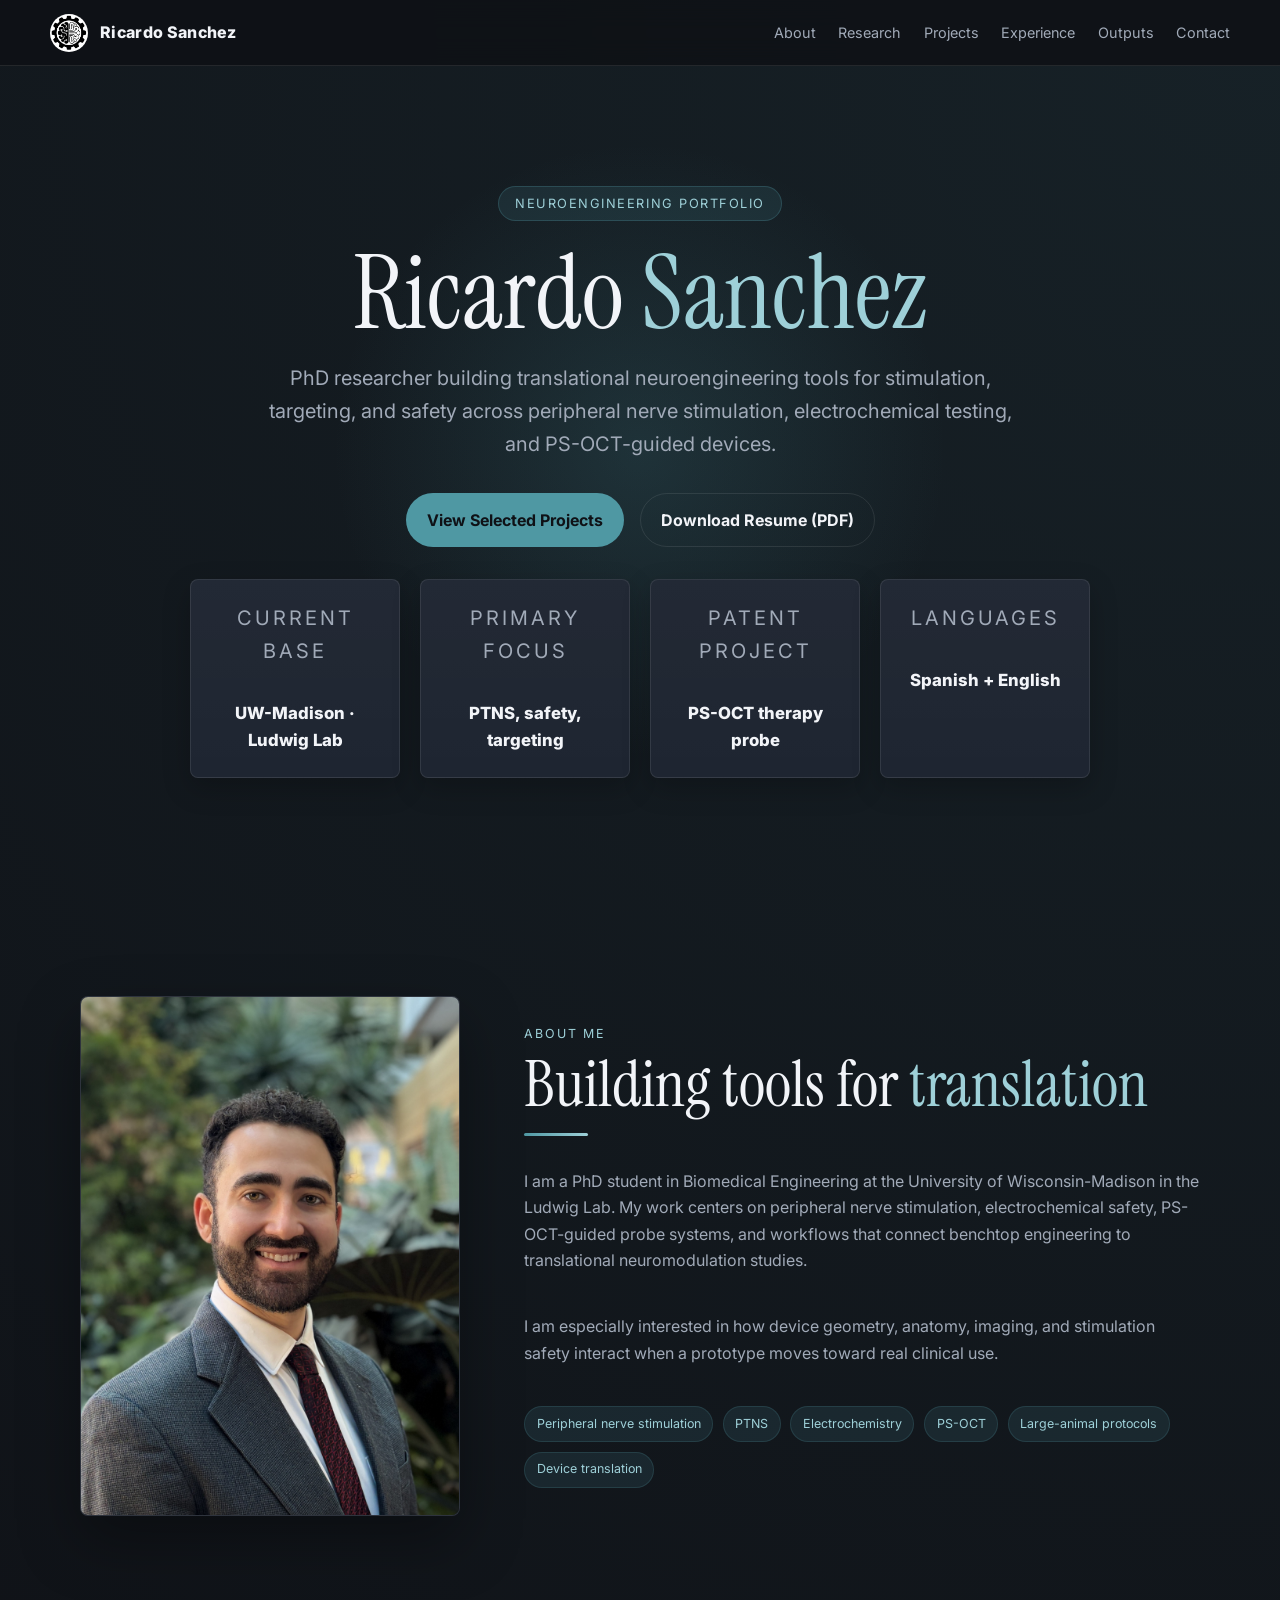
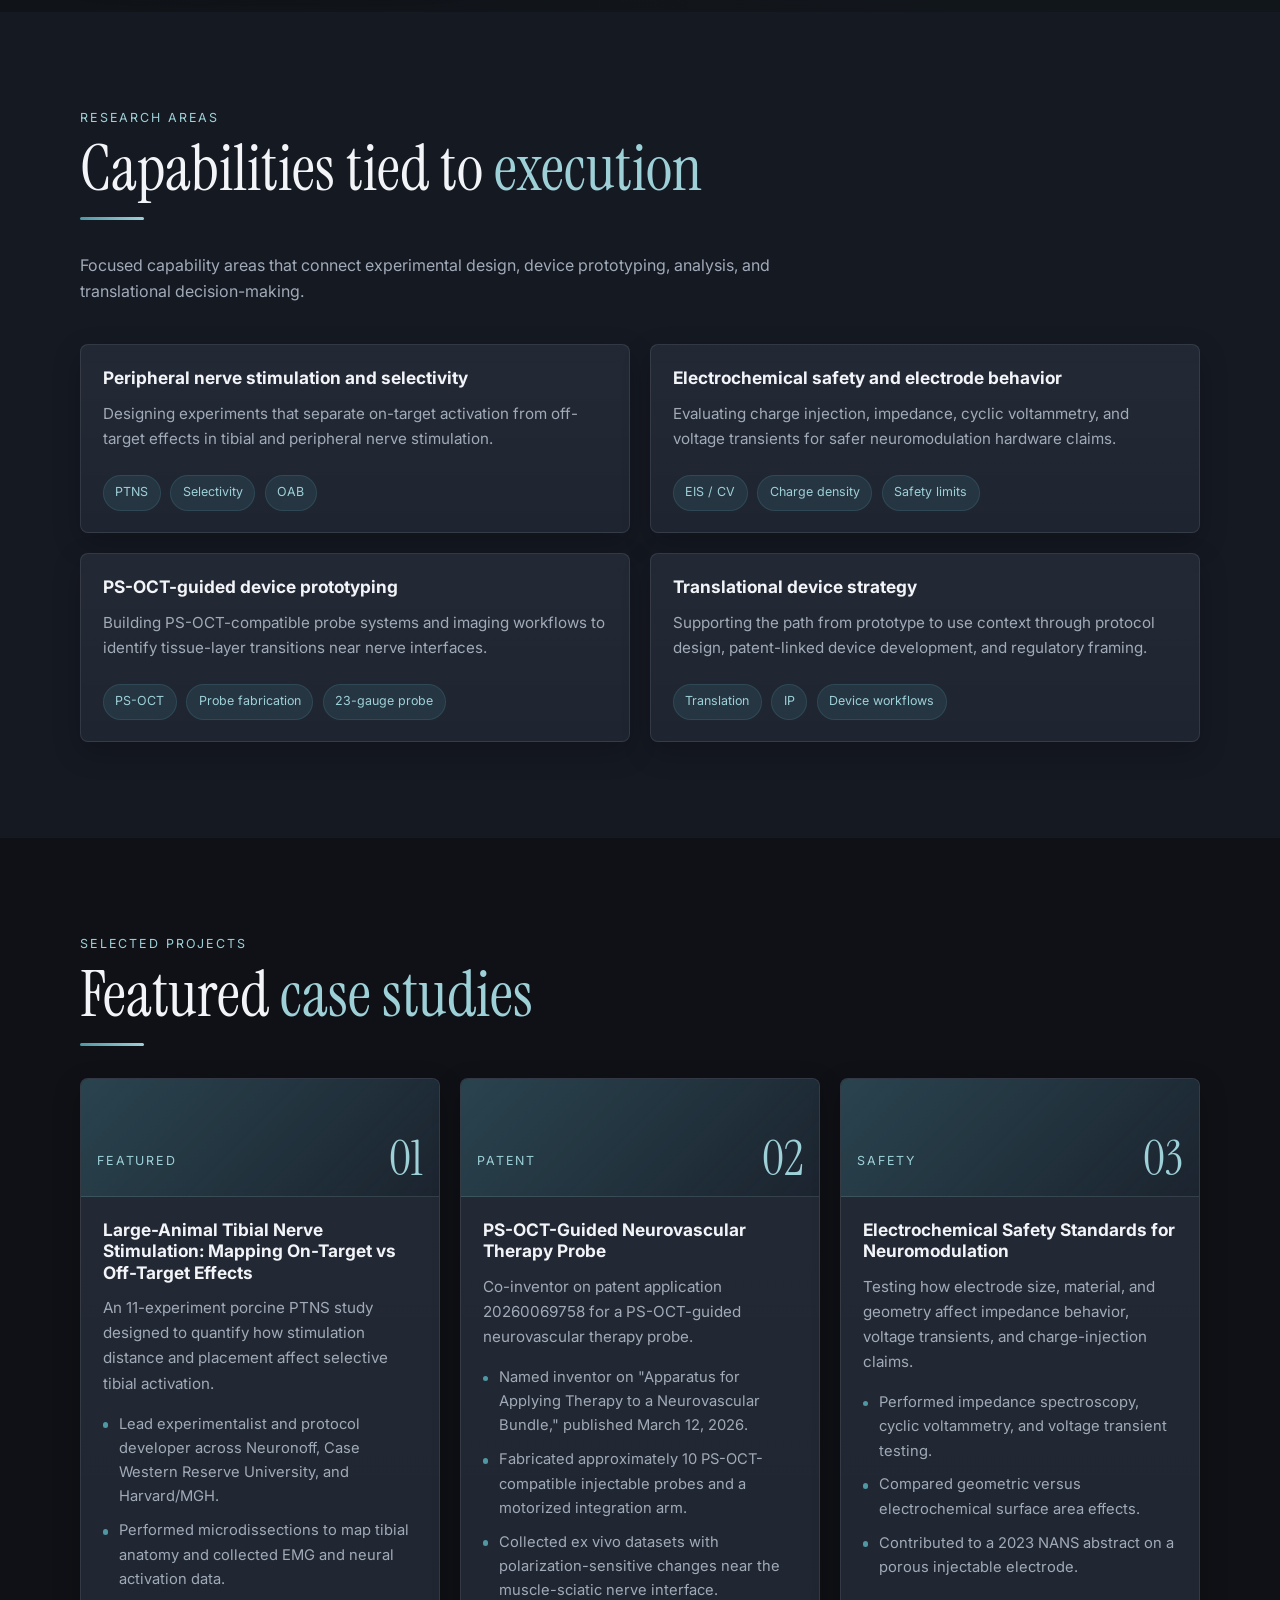
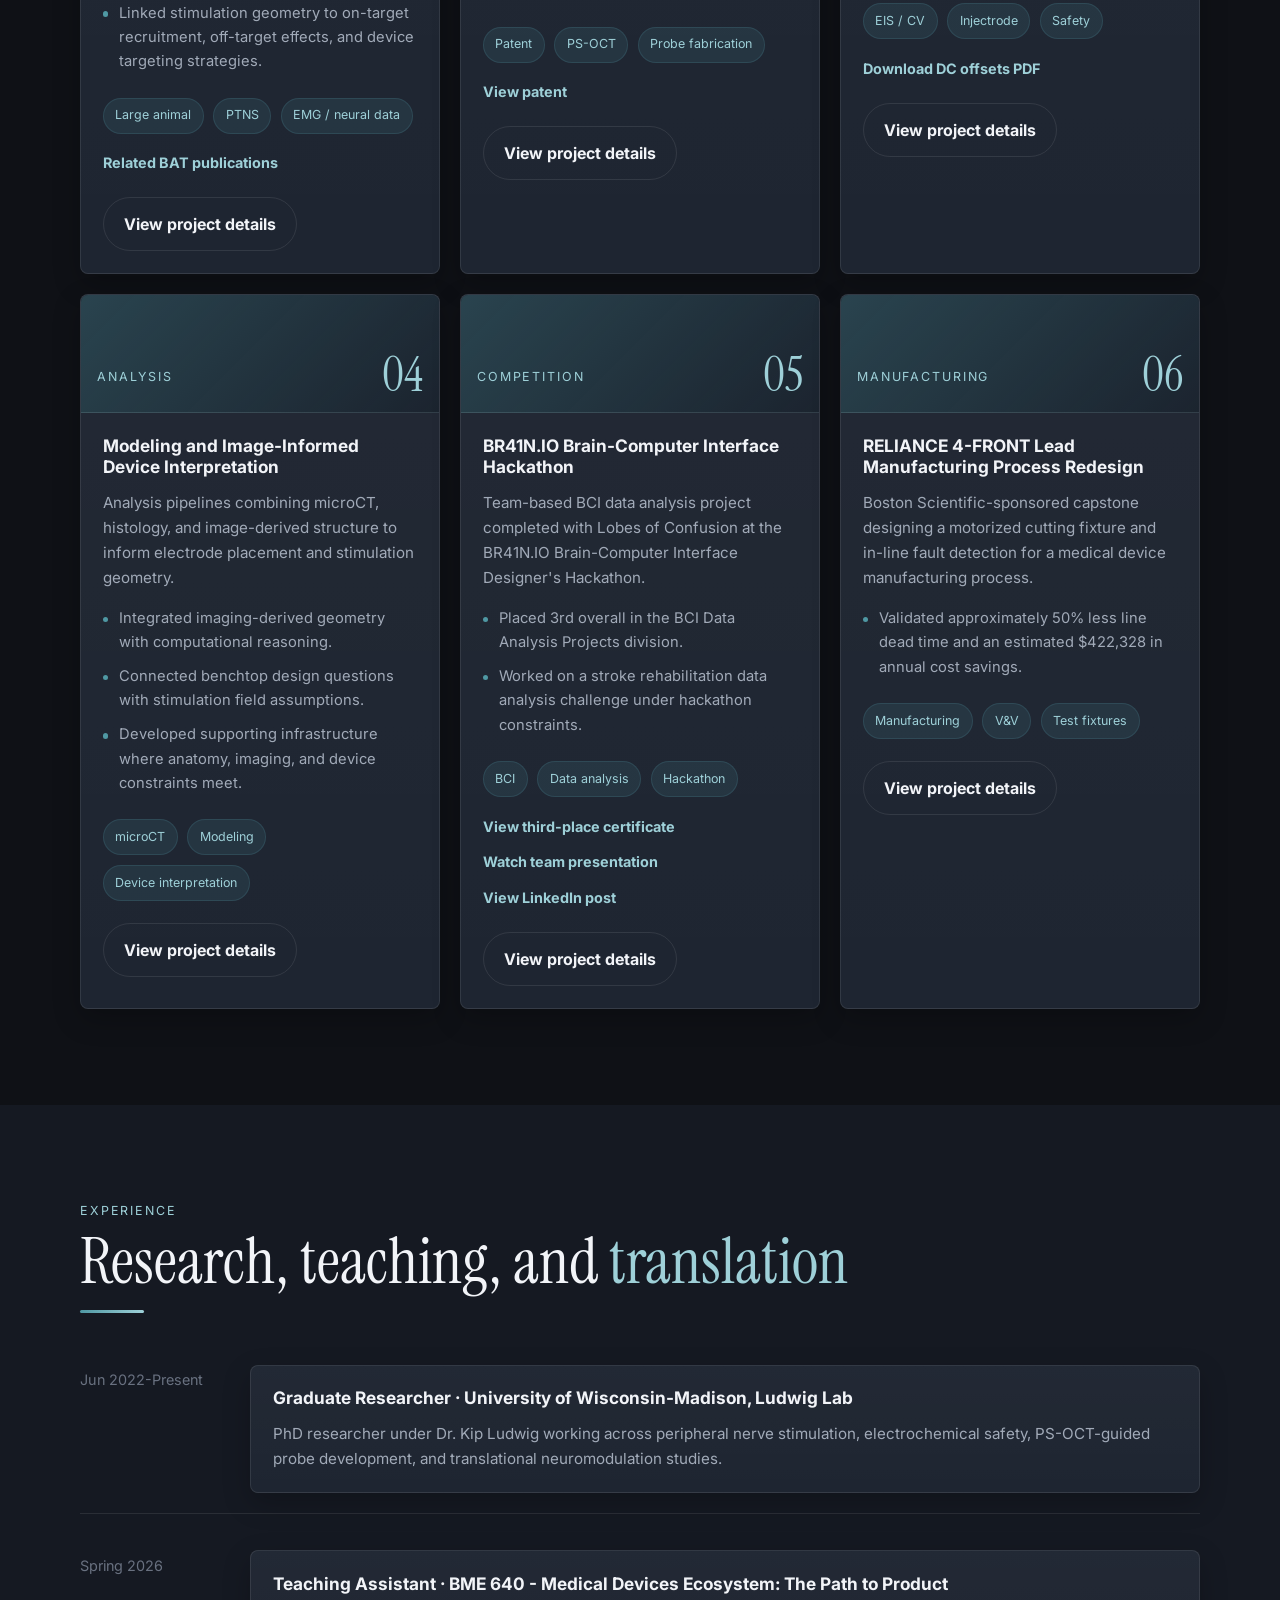
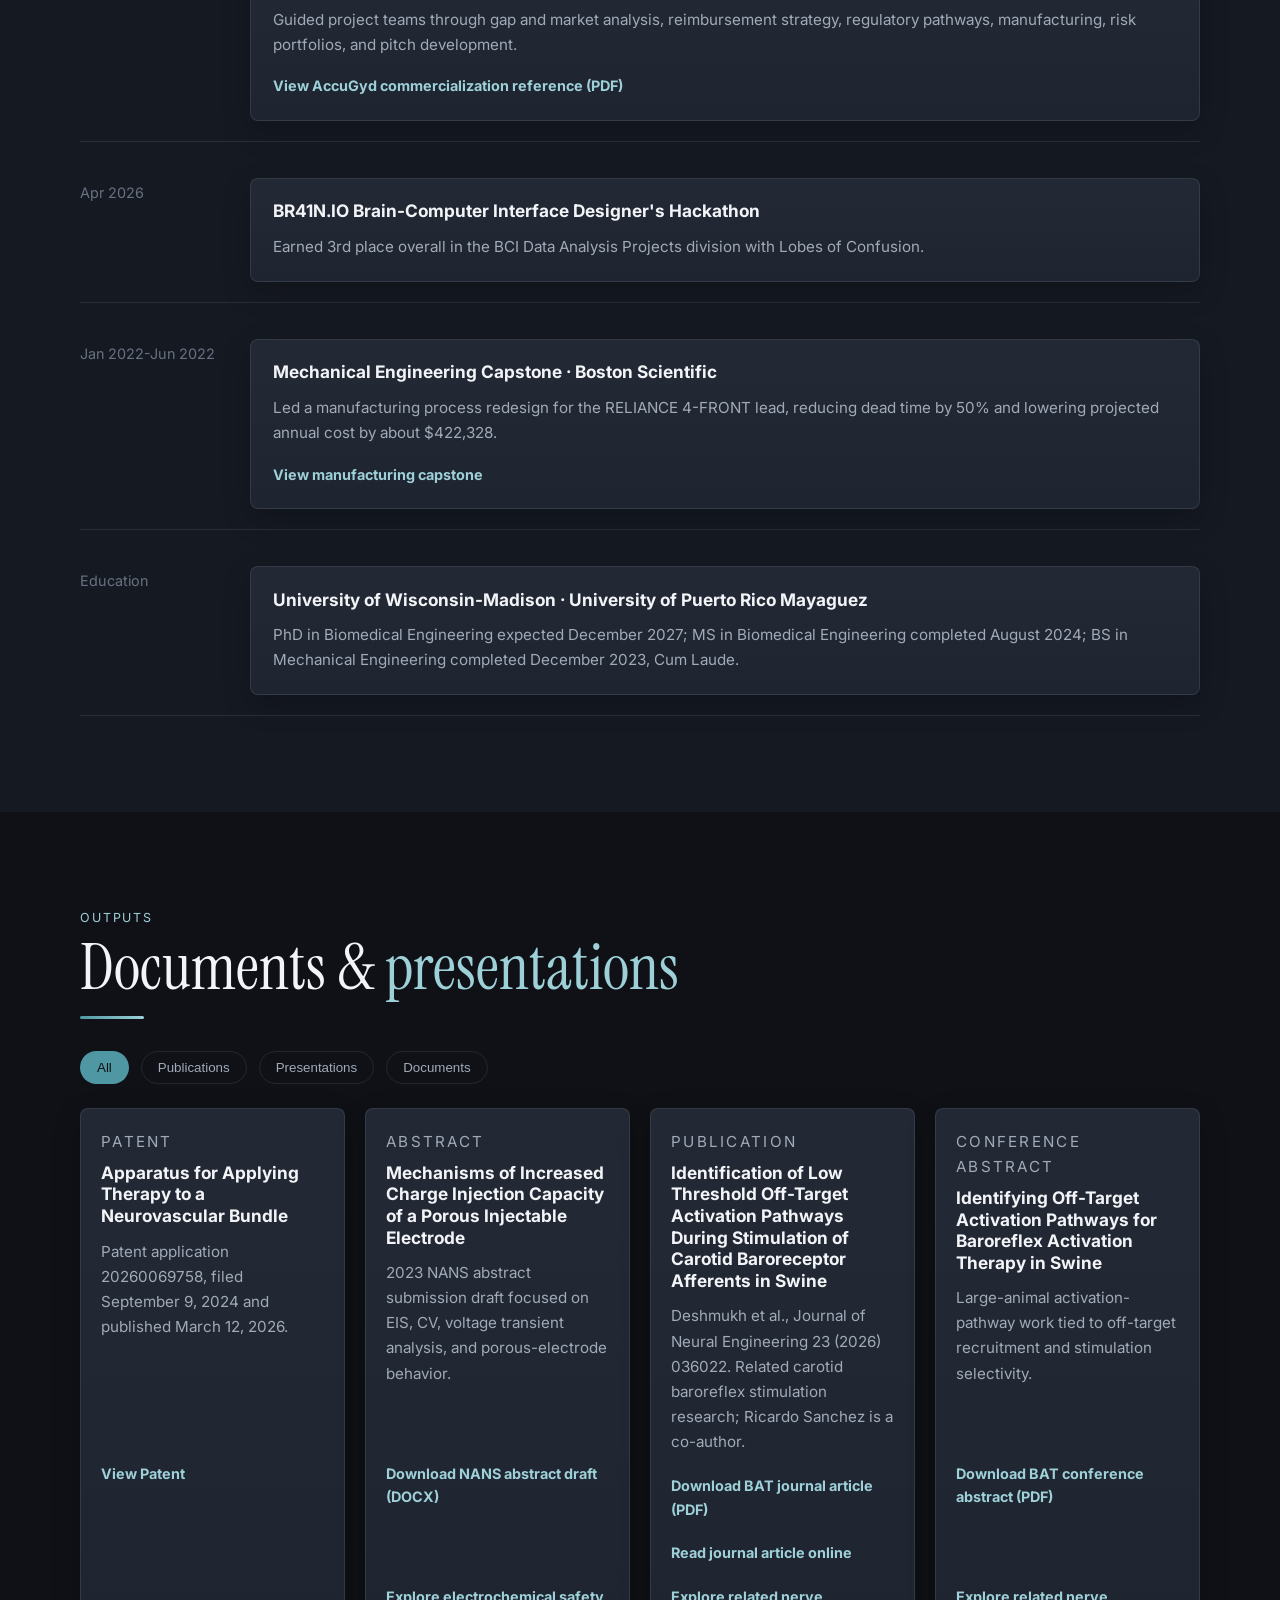
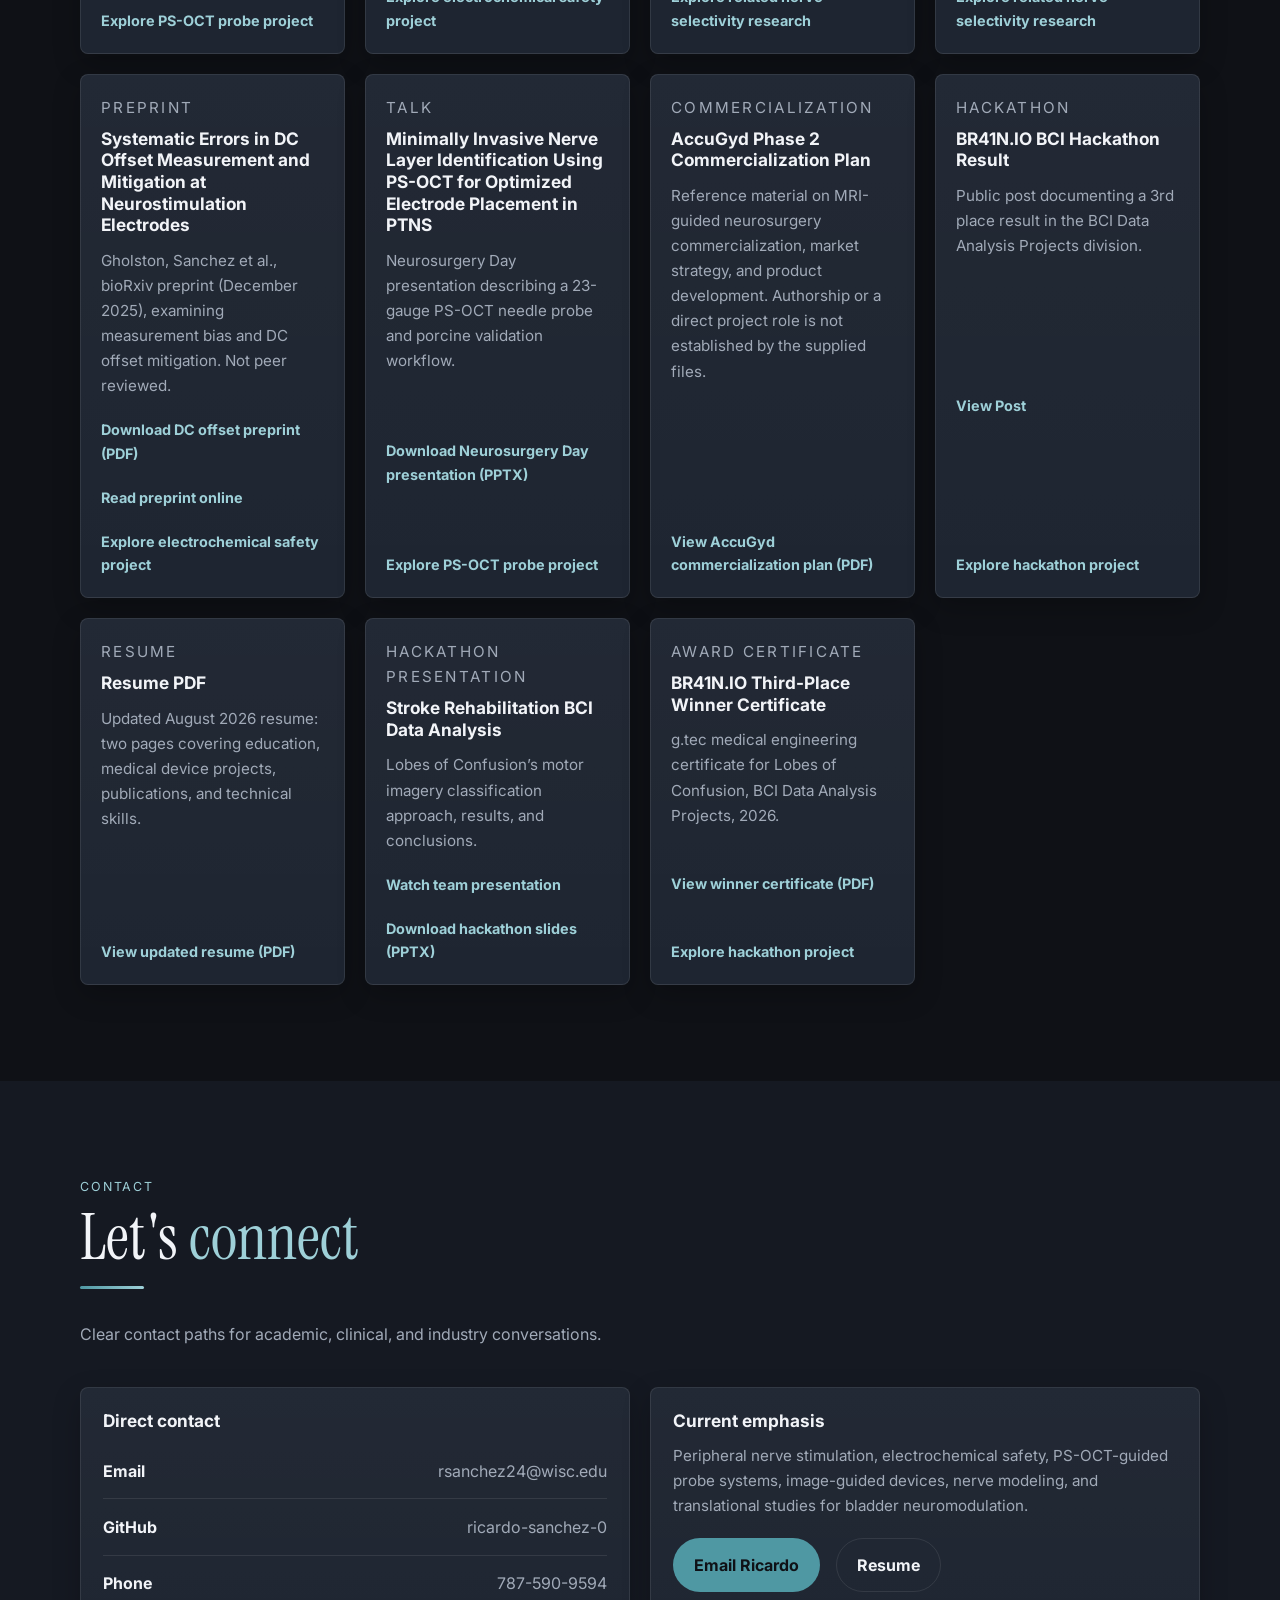
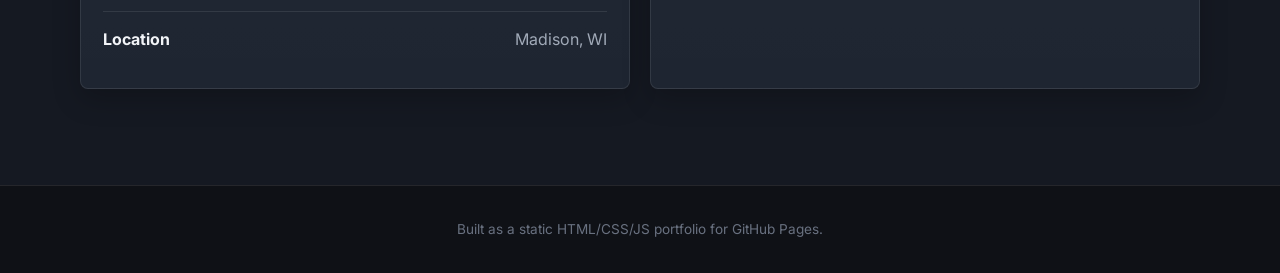
==== commit b7a44a2f: "100526 Update" ====
--- a/index.html
+++ b/index.html
@@ -16,434 +16,11 @@
     href="https://fonts.googleapis.com/css2?family=Instrument+Serif:ital@0;1&family=Inter:wght@400;500;600;700;800&display=swap"
     rel="stylesheet"
   />
-  <style>
-    :root {
-      --bg: #0f1116;
-      --bg2: #151922;
-      --bg3: #191f2a;
-      --card: #1e2531;
-      --accent: #4f98a3;
-      --accent2: #9ed0d8;
-      --accent-soft: rgba(79, 152, 163, 0.14);
-      --text: #f2f4f8;
-      --muted: #a1aab8;
-      --faint: #697180;
-      --border: rgba(255, 255, 255, 0.09);
-      --shadow: 0 24px 60px rgba(0, 0, 0, 0.34);
-      --radius: 8px;
-      --font-display: "Instrument Serif", Georgia, serif;
-      --font-body: "Inter", system-ui, sans-serif;
-    }
-
-    * { margin: 0; padding: 0; box-sizing: border-box; }
-    html { scroll-behavior: smooth; }
-    body {
-      background: radial-gradient(circle at top right, rgba(79, 152, 163, 0.12), transparent 28%), var(--bg);
-      color: var(--text);
-      font-family: var(--font-body);
-      line-height: 1.65;
-    }
-    img { display: block; max-width: 100%; }
-    a { color: inherit; text-decoration: none; }
-
-    nav {
-      position: fixed;
-      top: 0;
-      width: 100%;
-      z-index: 100;
-      background: rgba(15, 17, 22, 0.86);
-      backdrop-filter: blur(14px);
-      border-bottom: 1px solid var(--border);
-      padding: 0.85rem 2rem;
-    }
-    .nav-inner {
-      max-width: 1180px;
-      margin: 0 auto;
-      display: flex;
-      justify-content: space-between;
-      align-items: center;
-      gap: 1.5rem;
-    }
-    .logo {
-      display: inline-flex;
-      align-items: center;
-      gap: 0.75rem;
-      font-weight: 800;
-      letter-spacing: 0.02em;
-    }
-    .logo img {
-      width: 38px;
-      height: 38px;
-      border-radius: 50%;
-      object-fit: cover;
-      background: #fff;
-      border: 1px solid var(--border);
-    }
-    .nav-links {
-      display: flex;
-      gap: 1.4rem;
-      list-style: none;
-      align-items: center;
-    }
-    .nav-links a {
-      color: var(--muted);
-      font-size: 0.9rem;
-      transition: color 180ms ease;
-    }
-    .nav-links a:hover { color: var(--accent2); }
-
-    .hero {
-      min-height: 100vh;
-      display: flex;
-      align-items: center;
-      justify-content: center;
-      text-align: center;
-      padding: 8rem 2rem 4rem;
-      position: relative;
-      overflow: hidden;
-    }
-    .hero::before {
-      content: "";
-      position: absolute;
-      width: 620px;
-      height: 620px;
-      background: radial-gradient(circle, rgba(79, 152, 163, 0.18), transparent 70%);
-      top: 50%;
-      left: 50%;
-      transform: translate(-50%, -50%);
-      pointer-events: none;
-    }
-    .hero-inner {
-      max-width: 900px;
-      position: relative;
-    }
-    .hero-badge {
-      display: inline-flex;
-      align-items: center;
-      gap: 0.5rem;
-      padding: 0.35rem 1rem;
-      border: 1px solid rgba(79, 152, 163, 0.28);
-      border-radius: 999px;
-      color: var(--accent2);
-      font-size: 0.8rem;
-      letter-spacing: 0.12em;
-      text-transform: uppercase;
-      margin-bottom: 1.5rem;
-      background: var(--accent-soft);
-    }
-    .hero h1 {
-      font-family: var(--font-display);
-      font-size: clamp(3.4rem, 8vw, 6.8rem);
-      font-weight: 400;
-      line-height: 0.95;
-      margin-bottom: 1.25rem;
-    }
-    .hero h1 span { color: var(--accent2); }
-    .hero p {
-      color: var(--muted);
-      font-size: clamp(1rem, 1.8vw, 1.25rem);
-      max-width: 760px;
-      margin: 0 auto 2rem;
-    }
-    .hero-btns {
-      display: flex;
-      justify-content: center;
-      gap: 1rem;
-      flex-wrap: wrap;
-    }
-    .btn {
-      display: inline-flex;
-      align-items: center;
-      justify-content: center;
-      min-height: 44px;
-      padding: 0.8rem 1.25rem;
-      border-radius: 999px;
-      border: 1px solid var(--border);
-      font-weight: 700;
-      transition: transform 180ms ease, background 180ms ease, border-color 180ms ease;
-    }
-    .btn-primary {
-      background: var(--accent);
-      border-color: transparent;
-      color: white;
-    }
-    .btn-primary:hover {
-      background: #6aaebb;
-      transform: translateY(-2px);
-    }
-    .btn-outline {
-      color: var(--text);
-      background: transparent;
-    }
-    .btn-outline:hover {
-      border-color: var(--accent2);
-      color: var(--accent2);
-      transform: translateY(-2px);
-    }
-
-    section { padding: 6rem 2rem; }
-    .section-alt { background: var(--bg2); }
-    .container {
-      max-width: 1120px;
-      margin: 0 auto;
-    }
-    .section-label {
-      font-size: 0.78rem;
-      letter-spacing: 0.15em;
-      color: var(--accent2);
-      text-transform: uppercase;
-      margin-bottom: 0.5rem;
-    }
-    .section-title {
-      font-family: var(--font-display);
-      font-size: clamp(2.2rem, 5vw, 4rem);
-      font-weight: 400;
-      line-height: 1;
-      margin-bottom: 1rem;
-    }
-    .section-title span { color: var(--accent2); }
-    .section-intro {
-      color: var(--muted);
-      max-width: 760px;
-      margin-bottom: 2.5rem;
-    }
-    .divider {
-      width: 64px;
-      height: 3px;
-      background: linear-gradient(90deg, var(--accent), var(--accent2));
-      border-radius: 999px;
-      margin-bottom: 2rem;
-    }
-
-    .about-grid {
-      display: grid;
-      grid-template-columns: minmax(240px, 0.72fr) 1.28fr;
-      gap: 4rem;
-      align-items: center;
-    }
-    .about-photo {
-      width: 100%;
-      aspect-ratio: 1;
-      object-fit: cover;
-      border-radius: var(--radius);
-      border: 1px solid var(--border);
-      box-shadow: var(--shadow);
-      background: var(--bg3);
-    }
-    .skills, .tag-row {
-      display: flex;
-      flex-wrap: wrap;
-      gap: 0.6rem;
-      margin-top: 1.5rem;
-    }
-    .skill-tag, .project-tag {
-      display: inline-flex;
-      padding: 0.42rem 0.72rem;
-      border-radius: 999px;
-      font-size: 0.78rem;
-      color: var(--accent2);
-      background: var(--accent-soft);
-      border: 1px solid rgba(79, 152, 163, 0.2);
-    }
-
-    .metrics-grid,
-    .research-grid,
-    .projects-grid,
-    .gallery-grid,
-    .contact-grid {
-      display: grid;
-      gap: 1.25rem;
-    }
-    .metrics-grid { grid-template-columns: repeat(4, minmax(0, 1fr)); margin-top: 2rem; }
-    .research-grid, .contact-grid { grid-template-columns: repeat(2, minmax(0, 1fr)); }
-    .projects-grid { grid-template-columns: repeat(auto-fit, minmax(300px, 1fr)); }
-    .gallery-grid { grid-template-columns: repeat(auto-fit, minmax(260px, 1fr)); }
-
-    .card,
-    .project-card,
-    .gallery-item,
-    .metric-card {
-      background: linear-gradient(180deg, rgba(255,255,255,0.02), transparent), var(--card);
-      border: 1px solid var(--border);
-      border-radius: var(--radius);
-      box-shadow: 0 10px 28px rgba(0, 0, 0, 0.22);
-    }
-    .card, .metric-card { padding: 1.35rem; }
-    .metric-card .value {
-      margin-top: 0.35rem;
-      font-size: 1.05rem;
-      font-weight: 800;
-    }
-    .card h3,
-    .project-title,
-    .gallery-item h3 {
-      font-size: 1.08rem;
-      line-height: 1.25;
-      margin-bottom: 0.75rem;
-    }
-    .card p,
-    .project-desc,
-    .gallery-item p {
-      color: var(--muted);
-      font-size: 0.95rem;
-    }
-
-    .project-card {
-      overflow: hidden;
-      transition: transform 180ms ease, border-color 180ms ease, box-shadow 180ms ease;
-    }
-    .project-card:hover {
-      transform: translateY(-5px);
-      border-color: rgba(158, 208, 216, 0.5);
-      box-shadow: 0 20px 46px rgba(79, 152, 163, 0.14);
-    }
-    .project-topper {
-      height: 118px;
-      padding: 1rem;
-      display: flex;
-      align-items: end;
-      justify-content: space-between;
-      background:
-        linear-gradient(135deg, rgba(79, 152, 163, 0.3), rgba(79, 152, 163, 0.04)),
-        var(--bg3);
-      border-bottom: 1px solid var(--border);
-    }
-    .project-index {
-      font-family: var(--font-display);
-      font-size: 3rem;
-      color: var(--accent2);
-      line-height: 0.85;
-    }
-    .project-body { padding: 1.35rem; }
-    .project-points,
-    .experience-points {
-      list-style: none;
-      display: grid;
-      gap: 0.6rem;
-      margin: 1rem 0 0;
-    }
-    .project-points li,
-    .experience-points li {
-      color: var(--muted);
-      font-size: 0.92rem;
-      padding-left: 1rem;
-      position: relative;
-    }
-    .project-points li::before,
-    .experience-points li::before {
-      content: "";
-      position: absolute;
-      left: 0;
-      top: 0.72em;
-      width: 0.35rem;
-      height: 0.35rem;
-      border-radius: 50%;
-      background: var(--accent);
-    }
-
-    .timeline {
-      display: grid;
-      gap: 1rem;
-    }
-    .timeline-item {
-      display: grid;
-      grid-template-columns: 150px minmax(0, 1fr);
-      gap: 1.25rem;
-      align-items: start;
-      padding: 1.25rem 0;
-      border-bottom: 1px solid var(--border);
-    }
-    .timeline-year {
-      color: var(--faint);
-      font-size: 0.9rem;
-      padding-top: 0.2rem;
-    }
-
-    .gallery-tabs {
-      display: flex;
-      gap: 0.75rem;
-      flex-wrap: wrap;
-      margin-bottom: 1.5rem;
-    }
-    .tab-btn {
-      padding: 0.48rem 1rem;
-      border-radius: 999px;
-      border: 1px solid var(--border);
-      background: transparent;
-      color: var(--muted);
-      cursor: pointer;
-      transition: background 180ms ease, color 180ms ease;
-    }
-    .tab-btn.active {
-      background: var(--accent);
-      border-color: transparent;
-      color: white;
-    }
-    .gallery-item {
-      min-height: 230px;
-      display: flex;
-      flex-direction: column;
-      justify-content: space-between;
-      padding: 1.25rem;
-    }
-    .gallery-item[data-hidden="true"] { display: none; }
-    .gallery-link {
-      align-self: start;
-      margin-top: 1.25rem;
-      color: var(--accent2);
-      font-weight: 700;
-      font-size: 0.9rem;
-    }
-
-    .contact-link {
-      display: flex;
-      justify-content: space-between;
-      gap: 1rem;
-      padding: 0.9rem 0;
-      color: var(--muted);
-      border-bottom: 1px solid var(--border);
-    }
-    .contact-link:last-child { border-bottom: 0; }
-    .contact-link strong { color: var(--text); }
-    footer {
-      text-align: center;
-      padding: 2rem;
-      color: var(--faint);
-      font-size: 0.85rem;
-      border-top: 1px solid var(--border);
-    }
-
-    .fade-up {
-      opacity: 0;
-      transform: translateY(24px);
-      transition: opacity 700ms ease, transform 700ms ease;
-    }
-    .fade-up.visible {
-      opacity: 1;
-      transform: translateY(0);
-    }
-
-    @media (max-width: 860px) {
-      .nav-links { display: none; }
-      .about-grid,
-      .metrics-grid,
-      .research-grid,
-      .contact-grid,
-      .timeline-item {
-        grid-template-columns: 1fr;
-      }
-      .hero { min-height: auto; padding-top: 8rem; }
-      section { padding: 4.5rem 1.25rem; }
-    }
-
-    @media (prefers-reduced-motion: reduce) {
-      html { scroll-behavior: auto; }
-      .fade-up { opacity: 1; transform: none; transition: none; }
-    }
-  </style>
+  <link rel="stylesheet" href="./assets/site.css" />
 </head>
 <body>
-  <nav>
+  <a class="skip-link" href="#main-content">Skip to main content</a>
+  <nav aria-label="Main navigation">
     <div class="nav-inner">
       <a class="logo" href="#home" aria-label="Ricardo Sanchez home">
         <img src="./assets/Website_Icon_v1.png" alt="" width="38" height="38" />
@@ -460,6 +37,7 @@
     </div>
   </nav>
 
+  <main id="main-content">
   <section class="hero" id="home">
     <div class="hero-inner fade-up">
       <div class="hero-badge">Neuroengineering Portfolio</div>
@@ -469,7 +47,7 @@
       </p>
       <div class="hero-btns">
         <a href="#projects" class="btn btn-primary">View Selected Projects</a>
-        <a href="./20260129_Resume.pdf" class="btn btn-outline" target="_blank" rel="noopener noreferrer">Download Resume</a>
+        <a href="./20260824_RicardoResume.pdf" class="btn btn-outline" target="_blank" rel="noopener noreferrer" download>Download Resume (PDF)</a>
       </div>
 
       <div class="metrics-grid">
@@ -597,8 +175,8 @@
             <span class="project-index">01</span>
           </div>
           <div class="project-body">
-            <div class="project-title">Large-Animal Tibial Nerve Stimulation: Mapping On-Target vs Off-Target Effects</div>
-            <p class="project-desc">A 10-subject porcine PTNS study designed to quantify how stimulation distance and placement affect selective tibial activation.</p>
+            <h3 class="project-title"><a href="./projects/tibial-nerve-stimulation.html">Large-Animal Tibial Nerve Stimulation: Mapping On-Target vs Off-Target Effects</a></h3>
+            <p class="project-desc">An 11-experiment porcine PTNS study designed to quantify how stimulation distance and placement affect selective tibial activation.</p>
             <ul class="project-points">
               <li>Lead experimentalist and protocol developer across Neuronoff, Case Western Reserve University, and Harvard/MGH.</li>
               <li>Performed microdissections to map tibial anatomy and collected EMG and neural activation data.</li>
@@ -609,6 +187,8 @@
               <span class="project-tag">PTNS</span>
               <span class="project-tag">EMG / neural data</span>
             </div>
+            <div class="resource-links"><a class="resource-link" href="./projects/tibial-nerve-stimulation.html#resources">Related BAT publications</a></div>
+          <div class="project-action"><a class="btn btn-outline" href="./projects/tibial-nerve-stimulation.html" aria-label="View project: Large-Animal Tibial Nerve Stimulation: Mapping On-Target vs Off-Target Effects">View project details</a></div>
           </div>
         </article>
 
@@ -618,7 +198,7 @@
             <span class="project-index">02</span>
           </div>
           <div class="project-body">
-            <div class="project-title">PS-OCT-Guided Neurovascular Therapy Probe</div>
+            <h3 class="project-title"><a href="./projects/ps-oct-probe.html">PS-OCT-Guided Neurovascular Therapy Probe</a></h3>
             <p class="project-desc">Co-inventor on patent application 20260069758 for a PS-OCT-guided neurovascular therapy probe.</p>
             <ul class="project-points">
               <li>Named inventor on "Apparatus for Applying Therapy to a Neurovascular Bundle," published March 12, 2026.</li>
@@ -630,6 +210,10 @@
               <span class="project-tag">PS-OCT</span>
               <span class="project-tag">Probe fabrication</span>
             </div>
+            <div class="resource-links">
+              <a class="resource-link" href="https://patents.google.com/patent/US20260069758A1/en" target="_blank" rel="noopener noreferrer">View patent</a>
+            </div>
+          <div class="project-action"><a class="btn btn-outline" href="./projects/ps-oct-probe.html" aria-label="View project: PS-OCT-Guided Neurovascular Therapy Probe">View project details</a></div>
           </div>
         </article>
 
@@ -639,7 +223,7 @@
             <span class="project-index">03</span>
           </div>
           <div class="project-body">
-            <div class="project-title">Electrochemical Safety Standards for Neuromodulation</div>
+            <h3 class="project-title"><a href="./projects/electrochemical-safety.html">Electrochemical Safety Standards for Neuromodulation</a></h3>
             <p class="project-desc">Testing how electrode size, material, and geometry affect impedance behavior, voltage transients, and charge-injection claims.</p>
             <ul class="project-points">
               <li>Performed impedance spectroscopy, cyclic voltammetry, and voltage transient testing.</li>
@@ -651,6 +235,10 @@
               <span class="project-tag">Injectrode</span>
               <span class="project-tag">Safety</span>
             </div>
+            <div class="resource-links">
+              <a class="resource-link" href="./assets/DC%20Offsets%20Biorxiv.pdf" download>Download DC offsets PDF</a>
+            </div>
+          <div class="project-action"><a class="btn btn-outline" href="./projects/electrochemical-safety.html" aria-label="View project: Electrochemical Safety Standards for Neuromodulation">View project details</a></div>
           </div>
         </article>
 
@@ -660,7 +248,7 @@
             <span class="project-index">04</span>
           </div>
           <div class="project-body">
-            <div class="project-title">Modeling and Image-Informed Device Interpretation</div>
+            <h3 class="project-title"><a href="./projects/modeling-and-imaging.html">Modeling and Image-Informed Device Interpretation</a></h3>
             <p class="project-desc">Analysis pipelines combining microCT, histology, and image-derived structure to inform electrode placement and stimulation geometry.</p>
             <ul class="project-points">
               <li>Integrated imaging-derived geometry with computational reasoning.</li>
@@ -672,6 +260,7 @@
               <span class="project-tag">Modeling</span>
               <span class="project-tag">Device interpretation</span>
             </div>
+          <div class="project-action"><a class="btn btn-outline" href="./projects/modeling-and-imaging.html" aria-label="View project: Modeling and Image-Informed Device Interpretation">View project details</a></div>
           </div>
         </article>
 
@@ -681,7 +270,7 @@
             <span class="project-index">05</span>
           </div>
           <div class="project-body">
-            <div class="project-title">BR41N.IO Brain-Computer Interface Hackathon</div>
+            <h3 class="project-title"><a href="./projects/bci-hackathon.html">BR41N.IO Brain-Computer Interface Hackathon</a></h3>
             <p class="project-desc">Team-based BCI data analysis project completed with Lobes of Confusion at the BR41N.IO Brain-Computer Interface Designer's Hackathon.</p>
             <ul class="project-points">
               <li>Placed 3rd overall in the BCI Data Analysis Projects division.</li>
@@ -692,6 +281,23 @@
               <span class="project-tag">Data analysis</span>
               <span class="project-tag">Hackathon</span>
             </div>
+            <div class="resource-links">
+              <a class="resource-link" href="./assets/3rd-place-winner-2026-data-analysis-certificate%20%281%29.pdf" target="_blank" rel="noopener noreferrer">View third-place certificate</a>
+              <a class="resource-link" href="./projects/bci-hackathon.html#presentation">Watch team presentation</a>
+
+              <a class="resource-link" href="https://www.linkedin.com/posts/ricardo-s%C3%A1nchez-085571274_im-incredibly-proud-of-my-team-nicholas-ugcPost-7454571436125593600-5vjt/?utm_source=share&utm_medium=member_desktop&rcm=ACoAAEMAuiUBiPTCmjpEis2veD8OGaMMKOL1H88" target="_blank" rel="noopener noreferrer">View LinkedIn post</a>
+            </div>
+          <div class="project-action"><a class="btn btn-outline" href="./projects/bci-hackathon.html" aria-label="View project: BR41N.IO Brain-Computer Interface Hackathon">View project details</a></div>
+          </div>
+        </article>
+        <article class="project-card fade-up">
+          <div class="project-topper"><span class="section-label">Manufacturing</span><span class="project-index">06</span></div>
+          <div class="project-body">
+            <h3 class="project-title"><a href="./projects/manufacturing-capstone.html">RELIANCE 4-FRONT Lead Manufacturing Process Redesign</a></h3>
+            <p class="project-desc">Boston Scientific-sponsored capstone designing a motorized cutting fixture and in-line fault detection for a medical device manufacturing process.</p>
+            <ul class="project-points"><li>Validated approximately 50% less line dead time and an estimated $422,328 in annual cost savings.</li></ul>
+            <div class="tag-row"><span class="project-tag">Manufacturing</span><span class="project-tag">V&amp;V</span><span class="project-tag">Test fixtures</span></div>
+            <div class="project-action"><a class="btn btn-outline" href="./projects/manufacturing-capstone.html" aria-label="View project: RELIANCE 4-FRONT Lead Manufacturing Process Redesign">View project details</a></div>
           </div>
         </article>
       </div>
@@ -719,6 +325,7 @@
           <div class="card">
             <h3>Teaching Assistant · BME 640 - Medical Devices Ecosystem: The Path to Product</h3>
             <p>Guided project teams through gap and market analysis, reimbursement strategy, regulatory pathways, manufacturing, risk portfolios, and pitch development.</p>
+            <div class="resource-links"><a class="resource-link" href="./assets/AccuGyd%20phase%202%20commercialization%20plan_1071210933.pdf" target="_blank" rel="noopener noreferrer">View AccuGyd commercialization reference (PDF)</a></div>
           </div>
         </div>
         <div class="timeline-item">
@@ -733,13 +340,14 @@
           <div class="card">
             <h3>Mechanical Engineering Capstone · Boston Scientific</h3>
             <p>Led a manufacturing process redesign for the RELIANCE 4-FRONT lead, reducing dead time by 50% and lowering projected annual cost by about $422,328.</p>
+            <div class="resource-links"><a class="resource-link" href="./projects/manufacturing-capstone.html">View manufacturing capstone</a></div>
           </div>
         </div>
         <div class="timeline-item">
           <div class="timeline-year">Education</div>
           <div class="card">
             <h3>University of Wisconsin-Madison · University of Puerto Rico Mayaguez</h3>
-            <p>PhD in Biomedical Engineering expected June 2027; MA in Biomedical Engineering completed August 2024; BS in Mechanical Engineering completed December 2023, Cum Laude.</p>
+            <p>PhD in Biomedical Engineering expected December 2027; MS in Biomedical Engineering completed August 2024; BS in Mechanical Engineering completed December 2023, Cum Laude.</p>
           </div>
         </div>
       </div>
@@ -752,11 +360,11 @@
         <p class="section-label">Outputs</p>
         <h2 class="section-title">Documents & <span>presentations</span></h2>
         <div class="divider"></div>
-        <div class="gallery-tabs">
-          <button class="tab-btn active" type="button" onclick="filterGallery('all', this)">All</button>
-          <button class="tab-btn" type="button" onclick="filterGallery('publication', this)">Publications</button>
-          <button class="tab-btn" type="button" onclick="filterGallery('presentation', this)">Presentations</button>
-          <button class="tab-btn" type="button" onclick="filterGallery('document', this)">Documents</button>
+        <div class="gallery-tabs" role="group" aria-label="Filter outputs">
+          <button class="tab-btn active" type="button" aria-pressed="true" onclick="filterGallery('all', this)">All</button>
+          <button class="tab-btn" type="button" aria-pressed="false" onclick="filterGallery('publication', this)">Publications</button>
+          <button class="tab-btn" type="button" aria-pressed="false" onclick="filterGallery('presentation', this)">Presentations</button>
+          <button class="tab-btn" type="button" aria-pressed="false" onclick="filterGallery('document', this)">Documents</button>
         </div>
       </div>
 
@@ -767,14 +375,46 @@
             <h3>Apparatus for Applying Therapy to a Neurovascular Bundle</h3>
             <p>Patent application 20260069758, filed September 9, 2024 and published March 12, 2026.</p>
           </div>
+          <a class="gallery-link" href="https://patents.google.com/patent/US20260069758A1/en" target="_blank" rel="noopener noreferrer">View Patent</a>
+        <a class="gallery-link" href="./projects/ps-oct-probe.html">Explore PS-OCT probe project</a>
         </article>
         <article class="gallery-item" data-type="publication">
           <div>
             <p class="section-label">Abstract</p>
             <h3>Mechanisms of Increased Charge Injection Capacity of a Porous Injectable Electrode</h3>
-            <p>2023 NANS abstract focused on EIS, CV, voltage transient analysis, and porous-electrode behavior.</p>
-          </div>
-          <a class="gallery-link" href="./assets/2023%20NANS%20Abstract%20-%20Electrochemistry%20neurostimulator_JKTedits.docx" target="_blank" rel="noopener noreferrer">Open DOCX</a>
+            <p>2023 NANS abstract submission draft focused on EIS, CV, voltage transient analysis, and porous-electrode behavior.</p>
+          </div>
+        <a class="gallery-link" href="./assets/2023%20NANS%20Abstract%20-%20Electrochemistry%20neurostimulator_JKTedits.docx" download>Download NANS abstract draft (DOCX)</a>
+          <a class="gallery-link" href="./projects/electrochemical-safety.html">Explore electrochemical safety project</a>
+        </article>
+        <article class="gallery-item" data-type="publication">
+          <div>
+            <p class="section-label">Publication</p>
+            <h3>Identification of Low Threshold Off-Target Activation Pathways During Stimulation of Carotid Baroreceptor Afferents in Swine</h3>
+            <p>Deshmukh et al., Journal of Neural Engineering 23 (2026) 036022. Related carotid baroreflex stimulation research; Ricardo Sanchez is a co-author.</p>
+          </div>
+          <a class="gallery-link" href="./assets/Deshmukh_2026_J._Neural_Eng._23_036022.pdf" download>Download BAT journal article (PDF)</a>
+        <a class="gallery-link" href="https://doi.org/10.1088/1741-2552/ae6979" target="_blank" rel="noopener noreferrer">Read journal article online</a>
+          <a class="gallery-link" href="./projects/tibial-nerve-stimulation.html">Explore related nerve selectivity research</a>
+        </article>
+        <article class="gallery-item" data-type="publication">
+          <div>
+            <p class="section-label">Conference abstract</p>
+            <h3>Identifying Off-Target Activation Pathways for Baroreflex Activation Therapy in Swine</h3>
+            <p>Large-animal activation-pathway work tied to off-target recruitment and stimulation selectivity.</p>
+          </div>
+          <a class="gallery-link" href="./assets/323236%20IDentifying%20Off-Target%20Activation%20Pathways%20for%20Baroreflex%20Activation%20Therapy%20%28BAT%29%20in%20Swine.pdf" download>Download BAT conference abstract (PDF)</a>
+        <a class="gallery-link" href="./projects/tibial-nerve-stimulation.html">Explore related nerve selectivity research</a>
+        </article>
+        <article class="gallery-item" data-type="publication">
+          <div>
+            <p class="section-label">Preprint</p>
+            <h3>Systematic Errors in DC Offset Measurement and Mitigation at Neurostimulation Electrodes</h3>
+            <p>Gholston, Sanchez et al., bioRxiv preprint (December 2025), examining measurement bias and DC offset mitigation. Not peer reviewed.</p>
+          </div>
+          <a class="gallery-link" href="./assets/DC%20Offsets%20Biorxiv.pdf" download>Download DC offset preprint (PDF)</a>
+        <a class="gallery-link" href="https://doi.org/10.64898/2025.12.08.691908" target="_blank" rel="noopener noreferrer">Read preprint online</a>
+          <a class="gallery-link" href="./projects/electrochemical-safety.html">Explore electrochemical safety project</a>
         </article>
         <article class="gallery-item" data-type="presentation">
           <div>
@@ -782,15 +422,16 @@
             <h3>Minimally Invasive Nerve Layer Identification Using PS-OCT for Optimized Electrode Placement in PTNS</h3>
             <p>Neurosurgery Day presentation describing a 23-gauge PS-OCT needle probe and porcine validation workflow.</p>
           </div>
-          <a class="gallery-link" href="./assets/2024_10_11_NeurosurgeryDay.pptx" target="_blank" rel="noopener noreferrer">Open PPTX</a>
+          <a class="gallery-link" href="./assets/2024_10_11_NeurosurgeryDay.pptx" download>Download Neurosurgery Day presentation (PPTX)</a>
+        <a class="gallery-link" href="./projects/ps-oct-probe.html">Explore PS-OCT probe project</a>
         </article>
         <article class="gallery-item" data-type="document">
           <div>
             <p class="section-label">Commercialization</p>
             <h3>AccuGyd Phase 2 Commercialization Plan</h3>
-            <p>Device commercialization plan covering a translational path, market-facing strategy, and product-development considerations.</p>
-          </div>
-          <a class="gallery-link" href="./assets/AccuGyd%20phase%202%20commercialization%20plan_1071210933.pdf" target="_blank" rel="noopener noreferrer">Open PDF</a>
+            <p>Reference material on MRI-guided neurosurgery commercialization, market strategy, and product development. Authorship or a direct project role is not established by the supplied files.</p>
+          </div>
+          <a class="gallery-link" href="./assets/AccuGyd%20phase%202%20commercialization%20plan_1071210933.pdf" target="_blank" rel="noopener noreferrer">View AccuGyd commercialization plan (PDF)</a>
         </article>
         <article class="gallery-item" data-type="document">
           <div>
@@ -798,15 +439,27 @@
             <h3>BR41N.IO BCI Hackathon Result</h3>
             <p>Public post documenting a 3rd place result in the BCI Data Analysis Projects division.</p>
           </div>
-          <a class="gallery-link" href="./assets/Hackathon%20Post.txt" target="_blank" rel="noopener noreferrer">Open TXT</a>
+          <a class="gallery-link" href="https://www.linkedin.com/posts/ricardo-s%C3%A1nchez-085571274_im-incredibly-proud-of-my-team-nicholas-ugcPost-7454571436125593600-5vjt/?utm_source=share&utm_medium=member_desktop&rcm=ACoAAEMAuiUBiPTCmjpEis2veD8OGaMMKOL1H88" target="_blank" rel="noopener noreferrer">View Post</a>
+        <a class="gallery-link" href="./projects/bci-hackathon.html">Explore hackathon project</a>
         </article>
         <article class="gallery-item" data-type="document">
           <div>
             <p class="section-label">Resume</p>
             <h3>Resume PDF</h3>
-            <p>One-page resume with education, project details, technical skills, and contact information.</p>
-          </div>
-          <a class="gallery-link" href="./20260129_Resume.pdf" target="_blank" rel="noopener noreferrer">Open PDF</a>
+            <p>Updated August 2026 resume: two pages covering education, medical device projects, publications, and technical skills.</p>
+          </div>
+          <a class="gallery-link" href="./20260824_RicardoResume.pdf" target="_blank" rel="noopener noreferrer">View updated resume (PDF)</a>
+        </article>
+
+        <article class="gallery-item" data-type="presentation">
+          <div><p class="section-label">Hackathon presentation</p><h3>Stroke Rehabilitation BCI Data Analysis</h3><p>Lobes of Confusion’s motor imagery classification approach, results, and conclusions.</p></div>
+          <a class="gallery-link" href="./projects/bci-hackathon.html#presentation">Watch team presentation</a>
+          <a class="gallery-link" href="./assets/2026_Hackathon-presentation.pptx" download>Download hackathon slides (PPTX)</a>
+        </article>
+        <article class="gallery-item" data-type="document">
+          <div><p class="section-label">Award certificate</p><h3>BR41N.IO Third-Place Winner Certificate</h3><p>g.tec medical engineering certificate for Lobes of Confusion, BCI Data Analysis Projects, 2026.</p></div>
+          <a class="gallery-link" href="./assets/3rd-place-winner-2026-data-analysis-certificate%20%281%29.pdf" target="_blank" rel="noopener noreferrer">View winner certificate (PDF)</a>
+          <a class="gallery-link" href="./projects/bci-hackathon.html">Explore hackathon project</a>
         </article>
       </div>
     </div>
@@ -834,35 +487,18 @@
           <p>Peripheral nerve stimulation, electrochemical safety, PS-OCT-guided probe systems, image-guided devices, nerve modeling, and translational studies for bladder neuromodulation.</p>
           <div class="hero-btns" style="justify-content:flex-start;margin-top:1.25rem;">
             <a class="btn btn-primary" href="mailto:rsanchez24@wisc.edu">Email Ricardo</a>
-            <a class="btn btn-outline" href="./20260129_Resume.pdf" target="_blank" rel="noopener noreferrer">Resume</a>
-          </div>
-        </div>
-      </div>
-    </div>
-  </section>
-
+            <a class="btn btn-outline" href="./20260824_RicardoResume.pdf" target="_blank" rel="noopener noreferrer">Resume</a>
+          </div>
+        </div>
+      </div>
+    </div>
+  </section>
+
+  </main>
   <footer>
     <p>Built as a static HTML/CSS/JS portfolio for GitHub Pages.</p>
   </footer>
 
-  <script>
-    const observer = new IntersectionObserver((entries) => {
-      entries.forEach((entry) => {
-        if (entry.isIntersecting) entry.target.classList.add("visible");
-      });
-    }, { threshold: 0.1 });
-
-    document.querySelectorAll(".fade-up").forEach((el) => observer.observe(el));
-
-    function filterGallery(type, btn) {
-      document.querySelectorAll(".tab-btn").forEach((button) => button.classList.remove("active"));
-      btn.classList.add("active");
-
-      document.querySelectorAll(".gallery-item").forEach((item) => {
-        const shouldShow = type === "all" || item.dataset.type === type;
-        item.dataset.hidden = shouldShow ? "false" : "true";
-      });
-    }
-  </script>
+  <script src="./assets/site.js" defer></script>
 </body>
 </html>
--- a/assets/site.css
+++ b/assets/site.css
@@ -0,0 +1,495 @@
+    :root {
+      --bg: #0f1116;
+      --bg2: #151922;
+      --bg3: #191f2a;
+      --card: #1e2531;
+      --accent: #4f98a3;
+      --accent2: #9ed0d8;
+      --accent-soft: rgba(79, 152, 163, 0.14);
+      --text: #f2f4f8;
+      --muted: #a1aab8;
+      --faint: #697180;
+      --border: rgba(255, 255, 255, 0.09);
+      --shadow: 0 24px 60px rgba(0, 0, 0, 0.34);
+      --radius: 8px;
+      --font-display: "Instrument Serif", Georgia, serif;
+      --font-body: "Inter", system-ui, sans-serif;
+    }
+
+    * { margin: 0; padding: 0; box-sizing: border-box; }
+    html { scroll-behavior: smooth; }
+    body {
+      background: radial-gradient(circle at top right, rgba(79, 152, 163, 0.12), transparent 28%), var(--bg);
+      color: var(--text);
+      font-family: var(--font-body);
+      line-height: 1.65;
+    }
+    img { display: block; max-width: 100%; }
+    a { color: inherit; text-decoration: none; }
+
+    nav {
+      position: fixed;
+      top: 0;
+      width: 100%;
+      z-index: 100;
+      background: rgba(15, 17, 22, 0.86);
+      backdrop-filter: blur(14px);
+      border-bottom: 1px solid var(--border);
+      padding: 0.85rem 2rem;
+    }
+    .nav-inner {
+      max-width: 1180px;
+      margin: 0 auto;
+      display: flex;
+      justify-content: space-between;
+      align-items: center;
+      gap: 1.5rem;
+    }
+    .logo {
+      display: inline-flex;
+      align-items: center;
+      gap: 0.75rem;
+      font-weight: 800;
+      letter-spacing: 0.02em;
+    }
+    .logo img {
+      width: 38px;
+      height: 38px;
+      border-radius: 50%;
+      object-fit: cover;
+      background: #fff;
+      border: 1px solid var(--border);
+    }
+    .nav-links {
+      display: flex;
+      gap: 1.4rem;
+      list-style: none;
+      align-items: center;
+    }
+    .nav-links a {
+      color: var(--muted);
+      font-size: 0.9rem;
+      transition: color 180ms ease;
+    }
+    .nav-links a:hover { color: var(--accent2); }
+
+    .hero {
+      min-height: 100vh;
+      display: flex;
+      align-items: center;
+      justify-content: center;
+      text-align: center;
+      padding: 8rem 2rem 4rem;
+      position: relative;
+      overflow: hidden;
+    }
+    .hero::before {
+      content: "";
+      position: absolute;
+      width: 620px;
+      height: 620px;
+      background: radial-gradient(circle, rgba(79, 152, 163, 0.18), transparent 70%);
+      top: 50%;
+      left: 50%;
+      transform: translate(-50%, -50%);
+      pointer-events: none;
+    }
+    .hero-inner {
+      max-width: 900px;
+      position: relative;
+    }
+    .hero-badge {
+      display: inline-flex;
+      align-items: center;
+      gap: 0.5rem;
+      padding: 0.35rem 1rem;
+      border: 1px solid rgba(79, 152, 163, 0.28);
+      border-radius: 999px;
+      color: var(--accent2);
+      font-size: 0.8rem;
+      letter-spacing: 0.12em;
+      text-transform: uppercase;
+      margin-bottom: 1.5rem;
+      background: var(--accent-soft);
+    }
+    .hero h1 {
+      font-family: var(--font-display);
+      font-size: clamp(3.4rem, 8vw, 6.8rem);
+      font-weight: 400;
+      line-height: 0.95;
+      margin-bottom: 1.25rem;
+    }
+    .hero h1 span { color: var(--accent2); }
+    .hero p {
+      color: var(--muted);
+      font-size: clamp(1rem, 1.8vw, 1.25rem);
+      max-width: 760px;
+      margin: 0 auto 2rem;
+    }
+    .hero-btns {
+      display: flex;
+      justify-content: center;
+      gap: 1rem;
+      flex-wrap: wrap;
+    }
+    .btn {
+      display: inline-flex;
+      align-items: center;
+      justify-content: center;
+      min-height: 44px;
+      padding: 0.8rem 1.25rem;
+      border-radius: 999px;
+      border: 1px solid var(--border);
+      font-weight: 700;
+      transition: transform 180ms ease, background 180ms ease, border-color 180ms ease;
+    }
+    .btn-primary {
+      background: var(--accent);
+      border-color: transparent;
+      color: white;
+    }
+    .btn-primary:hover {
+      background: #6aaebb;
+      transform: translateY(-2px);
+    }
+    .btn-outline {
+      color: var(--text);
+      background: transparent;
+    }
+    .btn-outline:hover {
+      border-color: var(--accent2);
+      color: var(--accent2);
+      transform: translateY(-2px);
+    }
+
+    section { padding: 6rem 2rem; }
+    .section-alt { background: var(--bg2); }
+    .container {
+      max-width: 1120px;
+      margin: 0 auto;
+    }
+    .section-label {
+      font-size: 0.78rem;
+      letter-spacing: 0.15em;
+      color: var(--accent2);
+      text-transform: uppercase;
+      margin-bottom: 0.5rem;
+    }
+    .section-title {
+      font-family: var(--font-display);
+      font-size: clamp(2.2rem, 5vw, 4rem);
+      font-weight: 400;
+      line-height: 1;
+      margin-bottom: 1rem;
+    }
+    .section-title span { color: var(--accent2); }
+    .section-intro {
+      color: var(--muted);
+      max-width: 760px;
+      margin-bottom: 2.5rem;
+    }
+    .divider {
+      width: 64px;
+      height: 3px;
+      background: linear-gradient(90deg, var(--accent), var(--accent2));
+      border-radius: 999px;
+      margin-bottom: 2rem;
+    }
+
+    .about-grid {
+      display: grid;
+      grid-template-columns: minmax(240px, 0.72fr) 1.28fr;
+      gap: 4rem;
+      align-items: center;
+    }
+    .about-photo {
+      width: 100%;
+      aspect-ratio: 1;
+      object-fit: cover;
+      border-radius: var(--radius);
+      border: 1px solid var(--border);
+      box-shadow: var(--shadow);
+      background: var(--bg3);
+    }
+    .skills, .tag-row {
+      display: flex;
+      flex-wrap: wrap;
+      gap: 0.6rem;
+      margin-top: 1.5rem;
+    }
+    .skill-tag, .project-tag {
+      display: inline-flex;
+      padding: 0.42rem 0.72rem;
+      border-radius: 999px;
+      font-size: 0.78rem;
+      color: var(--accent2);
+      background: var(--accent-soft);
+      border: 1px solid rgba(79, 152, 163, 0.2);
+    }
+
+    .metrics-grid,
+    .research-grid,
+    .projects-grid,
+    .gallery-grid,
+    .contact-grid {
+      display: grid;
+      gap: 1.25rem;
+    }
+    .metrics-grid { grid-template-columns: repeat(4, minmax(0, 1fr)); margin-top: 2rem; }
+    .research-grid, .contact-grid { grid-template-columns: repeat(2, minmax(0, 1fr)); }
+    .projects-grid { grid-template-columns: repeat(auto-fit, minmax(300px, 1fr)); }
+    .gallery-grid { grid-template-columns: repeat(auto-fit, minmax(260px, 1fr)); }
+
+    .card,
+    .project-card,
+    .gallery-item,
+    .metric-card {
+      background: linear-gradient(180deg, rgba(255,255,255,0.02), transparent), var(--card);
+      border: 1px solid var(--border);
+      border-radius: var(--radius);
+      box-shadow: 0 10px 28px rgba(0, 0, 0, 0.22);
+    }
+    .card, .metric-card { padding: 1.35rem; }
+    .metric-card .value {
+      margin-top: 0.35rem;
+      font-size: 1.05rem;
+      font-weight: 800;
+    }
+    .card h3,
+    .project-title,
+    .gallery-item h3 {
+      font-size: 1.08rem;
+      line-height: 1.25;
+      margin-bottom: 0.75rem;
+    }
+    .card p,
+    .project-desc,
+    .gallery-item p {
+      color: var(--muted);
+      font-size: 0.95rem;
+    }
+
+    .project-card {
+      overflow: hidden;
+      transition: transform 180ms ease, border-color 180ms ease, box-shadow 180ms ease;
+    }
+    .project-card:hover {
+      transform: translateY(-5px);
+      border-color: rgba(158, 208, 216, 0.5);
+      box-shadow: 0 20px 46px rgba(79, 152, 163, 0.14);
+    }
+    .project-topper {
+      height: 118px;
+      padding: 1rem;
+      display: flex;
+      align-items: end;
+      justify-content: space-between;
+      background:
+        linear-gradient(135deg, rgba(79, 152, 163, 0.3), rgba(79, 152, 163, 0.04)),
+        var(--bg3);
+      border-bottom: 1px solid var(--border);
+    }
+    .project-index {
+      font-family: var(--font-display);
+      font-size: 3rem;
+      color: var(--accent2);
+      line-height: 0.85;
+    }
+    .project-body { padding: 1.35rem; }
+    .project-points,
+    .experience-points {
+      list-style: none;
+      display: grid;
+      gap: 0.6rem;
+      margin: 1rem 0 0;
+    }
+    .project-points li,
+    .experience-points li {
+      color: var(--muted);
+      font-size: 0.92rem;
+      padding-left: 1rem;
+      position: relative;
+    }
+    .project-points li::before,
+    .experience-points li::before {
+      content: "";
+      position: absolute;
+      left: 0;
+      top: 0.72em;
+      width: 0.35rem;
+      height: 0.35rem;
+      border-radius: 50%;
+      background: var(--accent);
+    }
+
+    .timeline {
+      display: grid;
+      gap: 1rem;
+    }
+    .timeline-item {
+      display: grid;
+      grid-template-columns: 150px minmax(0, 1fr);
+      gap: 1.25rem;
+      align-items: start;
+      padding: 1.25rem 0;
+      border-bottom: 1px solid var(--border);
+    }
+    .timeline-year {
+      color: var(--faint);
+      font-size: 0.9rem;
+      padding-top: 0.2rem;
+    }
+
+    .gallery-tabs {
+      display: flex;
+      gap: 0.75rem;
+      flex-wrap: wrap;
+      margin-bottom: 1.5rem;
+    }
+    .tab-btn {
+      padding: 0.48rem 1rem;
+      border-radius: 999px;
+      border: 1px solid var(--border);
+      background: transparent;
+      color: var(--muted);
+      cursor: pointer;
+      transition: background 180ms ease, color 180ms ease;
+    }
+    .tab-btn.active {
+      background: var(--accent);
+      border-color: transparent;
+      color: white;
+    }
+    .gallery-item {
+      min-height: 230px;
+      display: flex;
+      flex-direction: column;
+      justify-content: space-between;
+      padding: 1.25rem;
+    }
+    .gallery-item[data-hidden="true"] { display: none; }
+    .gallery-link {
+      align-self: start;
+      margin-top: 1.25rem;
+      color: var(--accent2);
+      font-weight: 700;
+      font-size: 0.9rem;
+    }
+    .resource-links {
+      display: flex;
+      flex-wrap: wrap;
+      gap: 0.75rem;
+      margin-top: 1.1rem;
+    }
+    .resource-link {
+      color: var(--accent2);
+      font-weight: 700;
+      font-size: 0.9rem;
+    }
+    .resource-link:hover,
+    .gallery-link:hover {
+      color: var(--text);
+    }
+
+    .contact-link {
+      display: flex;
+      justify-content: space-between;
+      gap: 1rem;
+      padding: 0.9rem 0;
+      color: var(--muted);
+      border-bottom: 1px solid var(--border);
+    }
+    .contact-link:last-child { border-bottom: 0; }
+    .contact-link strong { color: var(--text); }
+    footer {
+      text-align: center;
+      padding: 2rem;
+      color: var(--faint);
+      font-size: 0.85rem;
+      border-top: 1px solid var(--border);
+    }
+
+    .fade-up {
+      opacity: 0;
+      transform: translateY(24px);
+      transition: opacity 700ms ease, transform 700ms ease;
+    }
+    .fade-up.visible {
+      opacity: 1;
+      transform: translateY(0);
+    }
+
+    @media (max-width: 860px) {
+      .nav-links { display: none; }
+      .about-grid,
+      .metrics-grid,
+      .research-grid,
+      .contact-grid,
+      .timeline-item {
+        grid-template-columns: 1fr;
+      }
+      .hero { min-height: auto; padding-top: 8rem; }
+      section { padding: 4.5rem 1.25rem; }
+    }
+
+    @media (prefers-reduced-motion: reduce) {
+      html { scroll-behavior: auto; }
+      .fade-up { opacity: 1; transform: none; transition: none; }
+    }
+
+/* Shared project layouts and navigation. */
+:focus-visible { outline: 3px solid var(--accent2); outline-offset: 5px; }
+.skip-link { position: fixed; top: -100px; left: 1rem; z-index: 200; padding: .7rem 1rem; background: var(--text); color: var(--bg); }
+.skip-link:focus { top: .5rem; }
+section, [id] { scroll-margin-top: 110px; }
+.btn-primary, .tab-btn.active { color: var(--bg); }
+.project-title a:hover { color: var(--accent2); }
+.project-action { margin-top: 1.4rem; }
+.project-hero { padding: 9rem 2rem 3rem; }
+.project-hero h1 { font-family: var(--font-display); font-weight: 400; font-size: clamp(2.6rem, 5vw, 4.6rem); line-height: 1.08; max-width: 1000px; margin: 1rem 0 1.5rem; }
+.back-link { color: var(--accent2); display: inline-block; margin-bottom: 1.5rem; font-weight: 700; }
+.project-summary { font-size: 1.1rem; color: var(--muted); max-width: 840px; }
+.project-detail { padding-top: 2.5rem; }
+.detail-grid { display: grid; grid-template-columns: minmax(0, 1.35fr) minmax(0, 1fr); gap: 2rem; align-items: start; }
+.detail-copy { display: grid; gap: 2rem; }
+.detail-copy h2, .project-resources h2, .presentation-section h2 { font-family: var(--font-display); font-size: 2rem; font-weight: 400; margin-bottom: .8rem; line-height: 1.2; }
+.detail-copy p, .resource-note, figcaption, .presentation-summary { color: var(--muted); }
+.detail-copy .project-points { margin-top: 0; }
+.project-resources { padding: 1.5rem; }
+.resource-list { display: grid; gap: 1.25rem; list-style: none; }
+.resource-list a { text-decoration: underline; text-underline-offset: .25em; }
+.resource-note { font-size: .85rem; margin-top: .3rem; }
+.resource-link, .gallery-link { overflow-wrap: anywhere; }
+.presentation-section { padding-top: 3rem; }
+.presentation-video { display: block; width: 100%; aspect-ratio: 16 / 9; background: #000; border-radius: var(--radius); border: 1px solid var(--border); margin: 1.25rem 0 .75rem; }
+figcaption { font-size: .9rem; }
+.presentation-summary { margin-top: 1.5rem; max-width: 850px; }
+.presentation-summary summary { color: var(--accent2); cursor: pointer; padding: .5rem 0; font-weight: 700; }
+.presentation-summary p { margin-top: .75rem; }
+.project-footer-links { display: flex; flex-wrap: wrap; gap: 1rem; padding: 2rem 0 0; }
+.fade-up { opacity: 1; transform: none; }
+.motion-ready .fade-up { opacity: 0; transform: translateY(24px); }
+.motion-ready .fade-up.visible { opacity: 1; transform: none; }
+@media (max-width: 1100px) {
+  .nav-inner { gap: .8rem; }
+  .nav-links { gap: .85rem; }
+}
+@media (max-width: 860px) {
+  nav { padding: .7rem 1.25rem; }
+  .nav-inner { flex-direction: column; align-items: flex-start; gap: .3rem; }
+  .nav-links { display: flex; flex-wrap: wrap; gap: 0 1rem; width: 100%; }
+  .nav-links a { display: inline-flex; align-items: center; min-height: 44px; white-space: nowrap; }
+  .hero { padding-top: 11.5rem; }
+  section, [id] { scroll-margin-top: 180px; }
+  .detail-grid { grid-template-columns: 1fr; }
+  .project-hero { padding: 11.5rem 1.25rem 2rem; }
+  .project-detail { padding-top: 2rem; }
+}
+@media (max-width: 380px) {
+  .projects-grid, .gallery-grid { grid-template-columns: minmax(0, 1fr); }
+  .contact-link { flex-wrap: wrap; }
+}
+@media (prefers-reduced-motion: reduce) {
+  .motion-ready .fade-up { opacity: 1; transform: none; transition: none; }
+  .project-card, .btn { transition: none; }
+}
